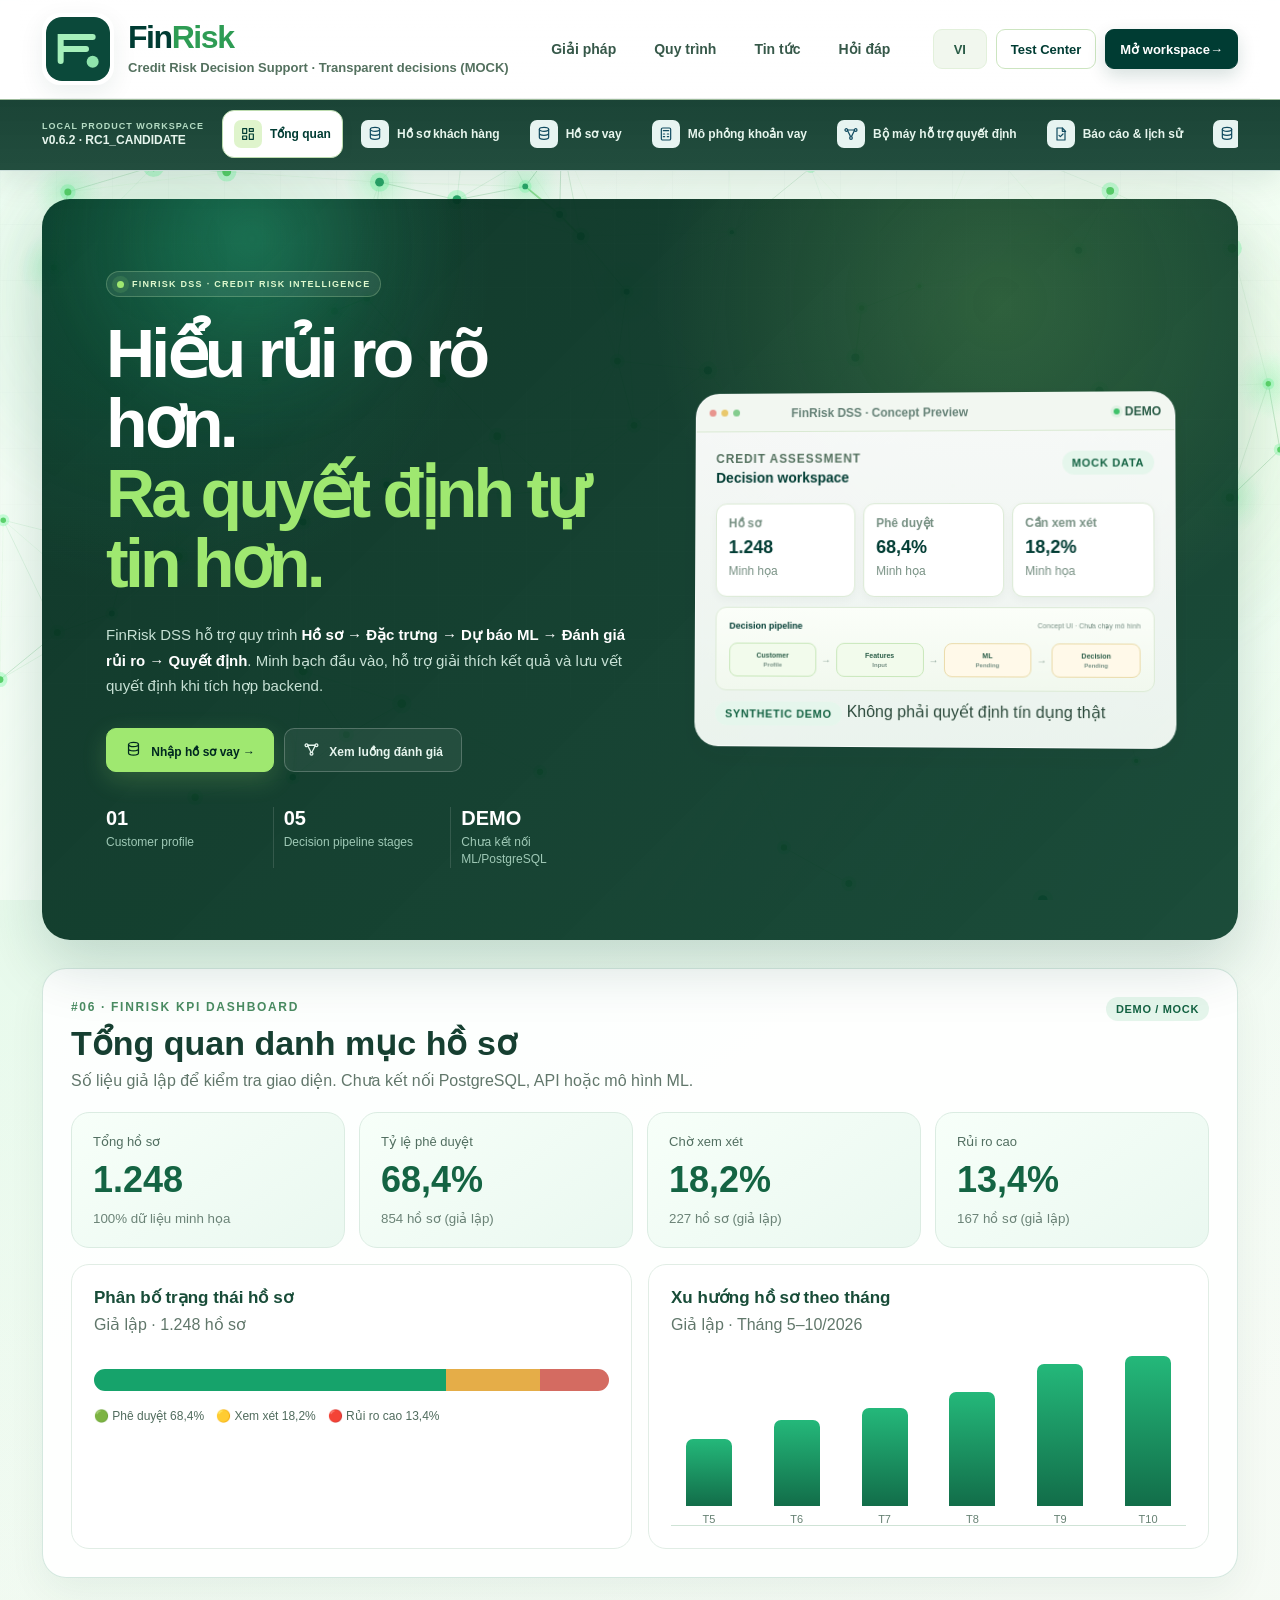
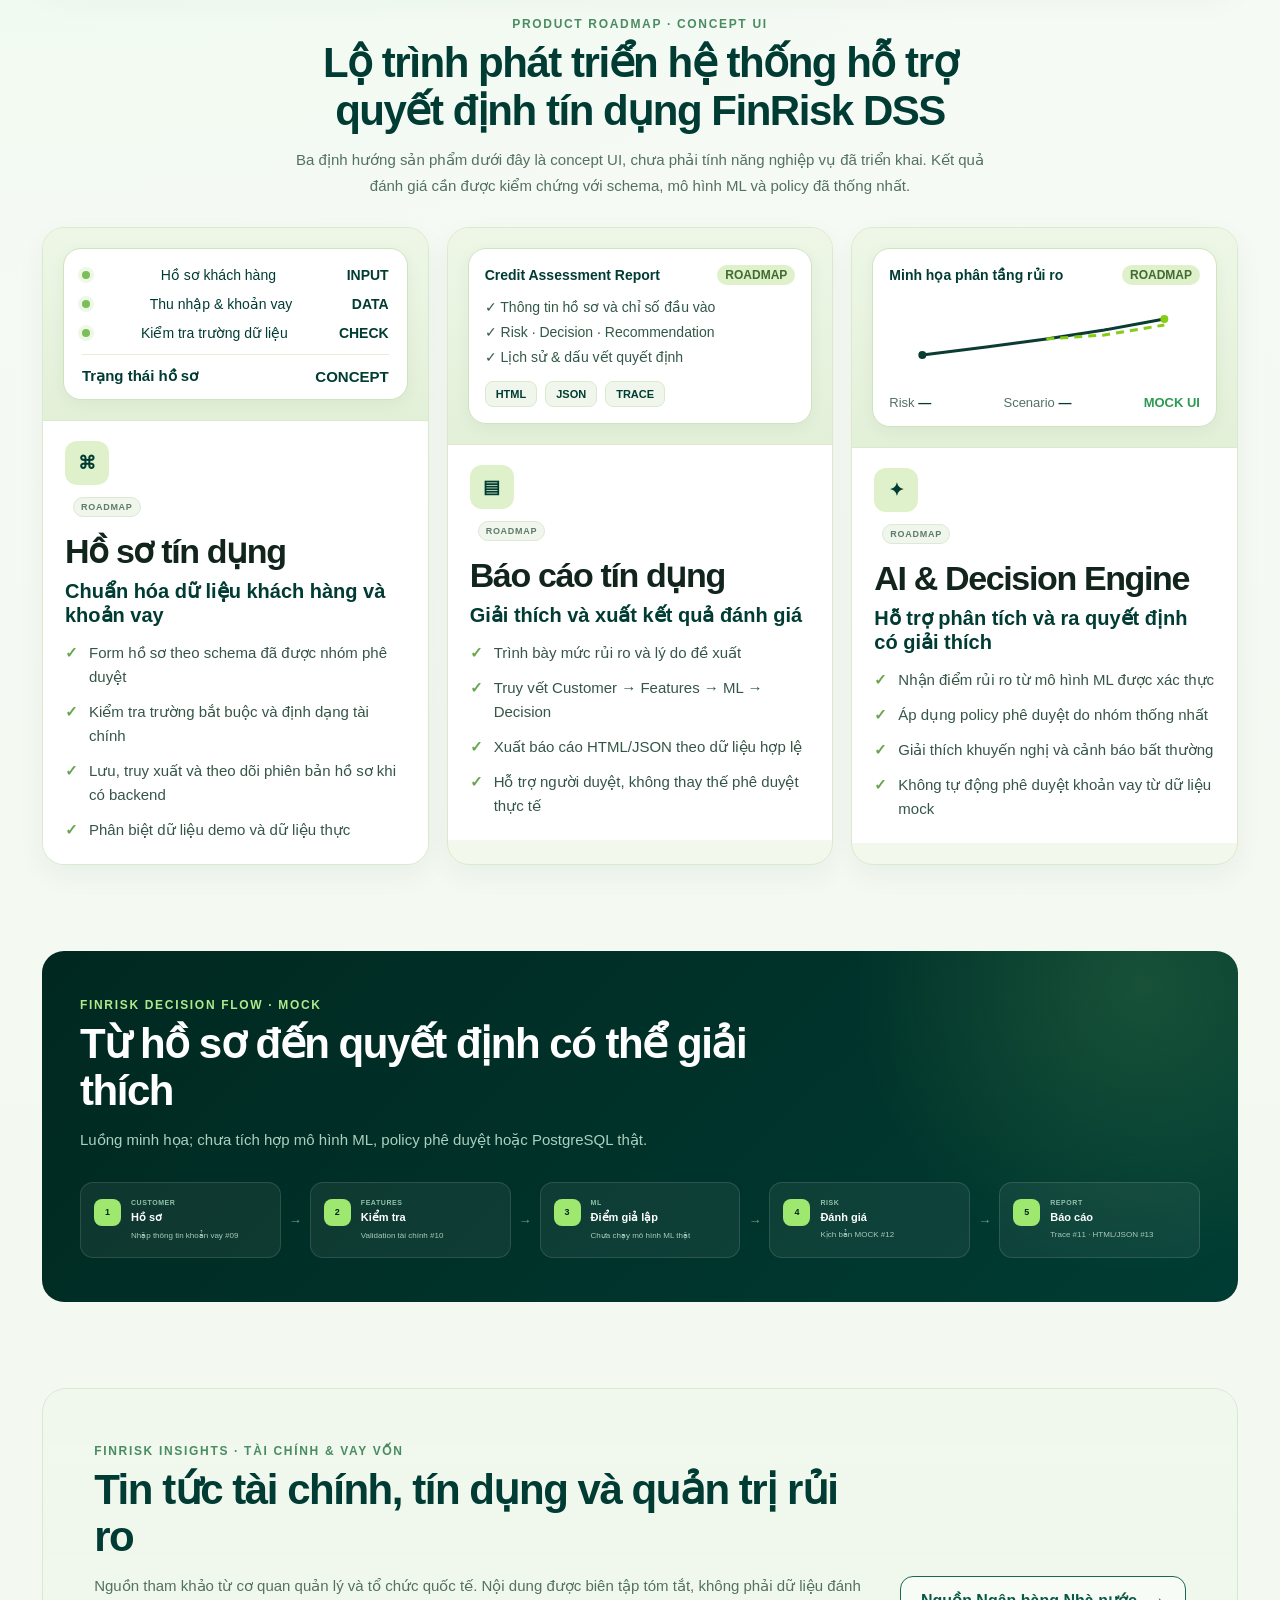
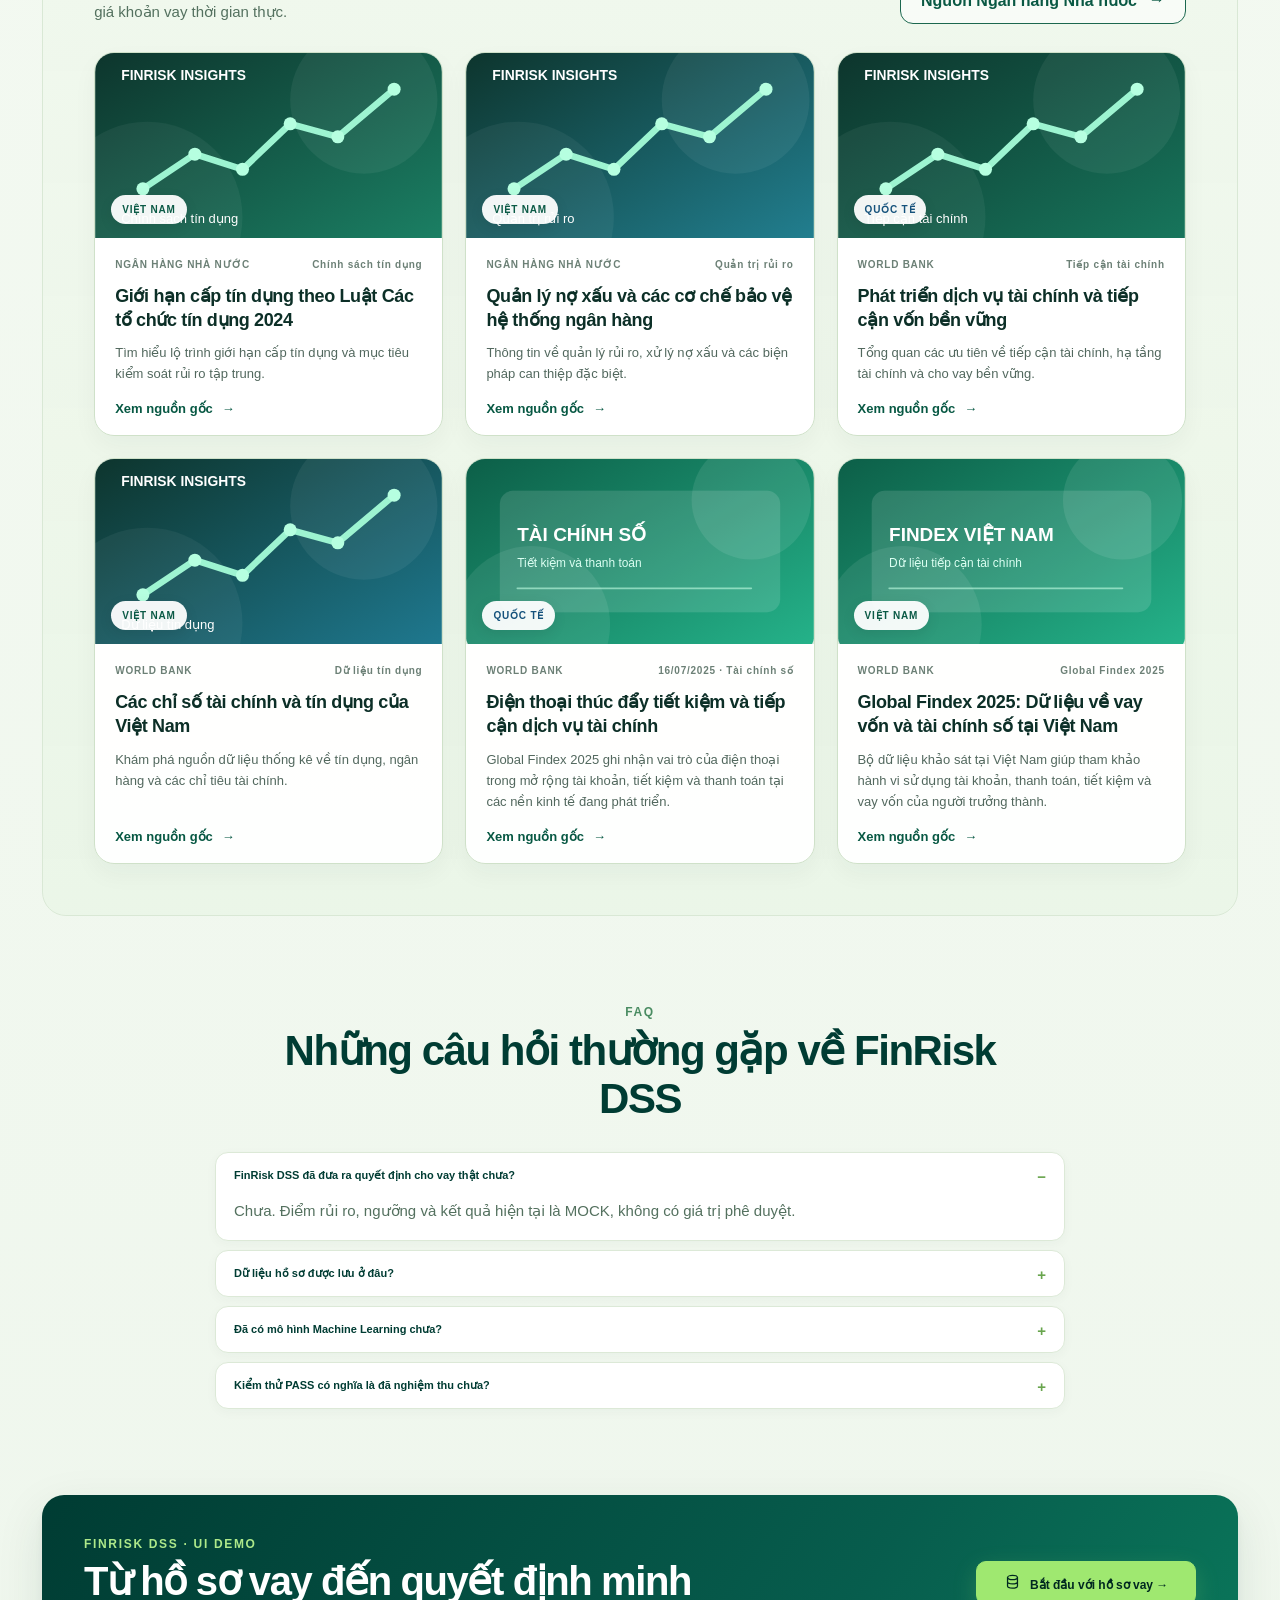
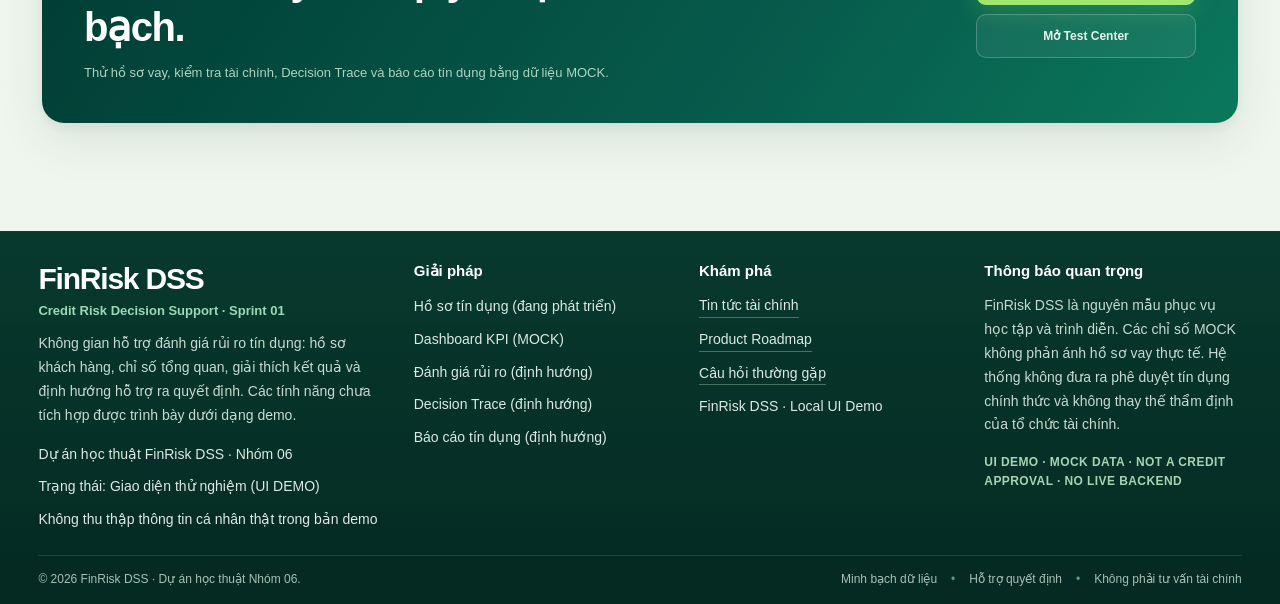
==== FINRISK-DSS--main--final/app/index.html @ f8be1166 "Thiết kế Data Contract và PostgreSQL cho M08.2 - Bổ sung logical ERD và Data Dictionary PostgreSQL. " ====
<!doctype html>
<html lang="vi">
<head>
  <meta charset="utf-8" />
  <meta name="viewport" content="width=device-width, initial-scale=1" />
  <meta name="color-scheme" content="light" />
  <title>FinRisk DSS – Credit Risk Decision Support</title>
  <link rel="stylesheet" href="assets/styles.css" />
</head>
<body>
  <div class="ambient-graph" aria-hidden="true">
    <canvas id="ambient-graph-canvas"></canvas>
    <div class="ambient-graph-glow ambient-graph-glow-one"></div>
    <div class="ambient-graph-glow ambient-graph-glow-two"></div>
    <div class="ambient-graph-grid"></div>
  </div>

  <header class="app-header">
    <div class="marketing-header">
      <div class="brand">
        <img class="brand-logo" src="assets/finrisk-logo.svg" alt="FinRisk DSS logo" />
        <div class="brand-copy">
          <div class="brand-name">Fin<span>Risk</span></div>
          <small>Credit Risk Decision Support · Transparent decisions (MOCK)</small>
        </div>
      </div>

      <nav id="product-nav" class="product-nav" aria-label="Điều hướng giới thiệu sản phẩm">
        <button type="button" data-overview-target="cg-suite">Giải pháp</button>
        <button type="button" data-overview-target="cg-workflow">Quy trình</button>
        <button type="button" data-overview-target="cg-news">Tin tức</button>
        <button type="button" data-overview-target="cg-faq">Hỏi đáp</button>
      </nav>

      <div class="header-actions">
        <button id="product-menu-toggle" class="product-menu-toggle" type="button"
          aria-controls="product-nav" aria-expanded="false" aria-label="Mở menu giới thiệu"
          title="Menu giới thiệu">
          <svg viewBox="0 0 24 24" width="18" height="18" fill="none" stroke="currentColor" stroke-width="2" stroke-linecap="round" aria-hidden="true">
            <path d="M4 7h16M4 12h16M4 17h16" />
          </svg>
          <span>Menu</span>
        </button>
        <button id="language-toggle" class="language-chip language-toggle" type="button" aria-label="Ngôn ngữ hiện tại: Tiếng Việt. Chuyển sang English" title="Switch to English">VI</button>
        <a class="header-login" href="#acceptance">Test Center</a>
        <a class="header-cta" href="#data">Mở workspace <span aria-hidden="true">→</span></a>
      </div>
    </div>

    <div class="workspace-bar">
      <div class="workspace-bar-inner">
        <div class="workspace-context">
          <span class="workspace-eyebrow">LOCAL PRODUCT WORKSPACE</span>
          <span class="workspace-version">v0.6.2 · RC1_CANDIDATE</span>
        </div>
        <div class="nav-shell">
          <nav id="nav" class="nav" aria-label="Điều hướng FinRisk DSS"></nav>
        </div>
      </div>
    </div>
  </header>

  <main class="main">
    <header class="topbar">
      <div>
        <div class="page-kicker">FINRISK DSS · CREDIT RISK WORKSPACE</div>
        <h1 id="screen-title">Overview</h1>
        <p id="screen-subtitle"></p>
      </div>
      <div class="topbar-status">
        <span class="runtime-chip"><span class="runtime-dot"></span> localhost / local state</span>
      </div>
    </header>

    <section id="content" class="content"></section>
  </main>

  <div id="toast-region" class="toast-region" aria-live="polite" aria-atomic="false"></div>

  <footer class="app-footer" aria-label="Thông tin FinRisk DSS">
    <div class="footer-shell">
      <section class="footer-brand-block">
        <div class="footer-brand-title">FinRisk DSS</div>
        <div class="footer-brand-subtitle">Credit Risk Decision Support · Sprint 01</div>
        <p class="footer-brand-copy">Không gian hỗ trợ đánh giá rủi ro tín dụng: hồ sơ khách hàng, chỉ số tổng quan, giải thích kết quả và định hướng hỗ trợ ra quyết định. Các tính năng chưa tích hợp được trình bày dưới dạng demo.</p>
        <ul class="footer-contact-list">
          <li>Dự án học thuật FinRisk DSS · Nhóm 06</li>
          <li>Trạng thái: Giao diện thử nghiệm (UI DEMO)</li>
          <li>Không thu thập thông tin cá nhân thật trong bản demo</li>
        </ul>
      </section>

      <section class="footer-links-block">
        <h4>Giải pháp</h4>
        <ul>
          <li>Hồ sơ tín dụng (đang phát triển)</li>
          <li>Dashboard KPI (MOCK)</li>
          <li>Đánh giá rủi ro (định hướng)</li>
          <li>Decision Trace (định hướng)</li>
          <li>Báo cáo tín dụng (định hướng)</li>
        </ul>
      </section>

      <section class="footer-links-block">
        <h4>Khám phá</h4>
        <ul>
          <li><button type="button" data-overview-target="cg-news">Tin tức tài chính</button></li>
          <li><button type="button" data-overview-target="cg-suite">Product Roadmap</button></li>
          <li><button type="button" data-overview-target="cg-faq">Câu hỏi thường gặp</button></li>
          <li>FinRisk DSS · Local UI Demo</li>
        </ul>
      </section>

      <section class="footer-links-block footer-note-block">
        <h4>Thông báo quan trọng</h4>
        <p>FinRisk DSS là nguyên mẫu phục vụ học tập và trình diễn. Các chỉ số MOCK không phản ánh hồ sơ vay thực tế. Hệ thống không đưa ra phê duyệt tín dụng chính thức và không thay thế thẩm định của tổ chức tài chính.</p>
        <div class="footer-guardrail">UI DEMO · MOCK DATA · NOT A CREDIT APPROVAL · NO LIVE BACKEND</div>
      </section>
    </div>

    <div class="footer-bottom">
      <div>© 2026 FinRisk DSS · Dự án học thuật Nhóm 06.</div>
      <div class="footer-bottom-links">
        <span>Minh bạch dữ liệu</span>
        <span>Hỗ trợ quyết định</span>
        <span>Không phải tư vấn tài chính</span>
      </div>
    </div>
  </footer>

  <script src="src/demo-data.js"></script>
  <script src="src/validation-rules.js"></script>
  <script src="src/validation-engine.js"></script>
  <script src="src/graph-model.js"></script>
  <script src="src/graph-engine.js"></script>
  <script src="src/release-engine.js"></script>
  <script src="src/report-engine.js"></script>
  <script src="src/e2e-engine.js"></script>
  <script src="src/acceptance-catalog.js"></script>
  <script src="src/acceptance-engine.js"></script>
  <script src="src/persistence.js"></script>
  <script src="src/state.js"></script>
  <script src="src/ambient-graph.js"></script>
  <script src="src/finrisk-loan.js"></script>
  <script src="src/finrisk-simulation.js"></script>
  <script src="src/finrisk-decision-mock.js"></script>
  <script src="src/finrisk-decision-trace.js"></script>
  <script src="src/finrisk-decision-engine.js"></script>
  <script src="src/finrisk-credit-report.js"></script>
  <script src="src/finrisk-report-history.js"></script>
  <script src="src/finrisk-uat.js"></script>
  <script src="src/finrisk-integration-mock.js"></script>
  <script src="src/app.js"></script>
  <script src="src/i18n.js"></script>
</body>
</html>
---- FINRISK-DSS--main--final/app/assets/styles.css ----
:root {
  --bg: #f4f8f7;
  --surface: #ffffff;
  --text: #15232b;
  --muted: #667985;
  --line: #d9e6e3;
  --line-strong: #bfd6d1;
  --navy-950: #062a38;
  --navy-900: #0a3545;
  --navy-800: #114b60;
  --blue: #1676a3;
  --green-700: #147642;
  --green-600: #1d8d50;
  --green-500: #2aa85e;
  --green-soft: #eaf7ef;
  --teal: #0f7d76;
  --danger: #a43b42;
  --danger-bg: #fff0f1;
  --warning: #916000;
  --warning-bg: #fff7df;
  --success: #176c3d;
  --success-bg: #e9f7ee;
  --info: #245f78;
  --info-bg: #eaf5fa;
  --input-bg: #fbfdfd;
  --shadow-sm: 0 5px 18px rgba(8, 47, 57, .06);
  --shadow-md: 0 14px 35px rgba(8, 47, 57, .10);
  --shadow-lg: 0 24px 60px rgba(8, 47, 57, .14);
  --radius: 14px;
}

* { box-sizing: border-box; }
html { scroll-behavior: smooth; }

body {
  margin: 0;
  min-width: 320px;
  font-family: Inter, "Segoe UI", Arial, sans-serif;
  color: var(--text);
  background:
    radial-gradient(circle at 8% 7%, rgba(42, 168, 94, .07), transparent 24rem),
    radial-gradient(circle at 92% 8%, rgba(22, 118, 163, .08), transparent 28rem),
    var(--bg);
}

button, input, select, textarea { font: inherit; }

.ribbon {
  position: sticky;
  top: 0;
  z-index: 60;
  color: #eaf9f2;
  background: linear-gradient(90deg, #0b3e46 0%, #0d5c4d 48%, #0a3b4c 100%);
  border-bottom: 1px solid rgba(255,255,255,.13);
  box-shadow: 0 3px 12px rgba(5, 34, 42, .16);
}

.ribbon-inner {
  min-height: 34px;
  padding: 7px 24px;
  display: flex;
  justify-content: center;
  align-items: center;
  gap: 9px;
  flex-wrap: wrap;
  font-size: 11px;
  font-weight: 700;
  letter-spacing: .045em;
}

.ribbon-dot,
.runtime-dot {
  width: 8px;
  height: 8px;
  border-radius: 50%;
  background: #62d988;
  box-shadow: 0 0 0 4px rgba(98,217,136,.13);
}

.ribbon-separator { color: rgba(255,255,255,.45); }

.app-header {
  position: sticky;
  top: 34px;
  z-index: 50;
  background: rgba(255,255,255,.94);
  backdrop-filter: blur(18px);
  border-bottom: 1px solid rgba(191,214,209,.8);
  box-shadow: 0 10px 32px rgba(7,52,62,.07);
}

.brand-row {
  max-width: 1540px;
  margin: 0 auto;
  padding: 16px clamp(18px, 3vw, 42px) 12px;
  display: flex;
  justify-content: space-between;
  align-items: center;
  gap: 24px;
}

.brand {
  display: flex;
  align-items: center;
  gap: 13px;
}

.brand-mark {
  width: 48px;
  height: 48px;
  flex: 0 0 48px;
  display: grid;
  place-items: center;
  border-radius: 15px;
  color: #fff;
  font-weight: 900;
  letter-spacing: -.04em;
  background: linear-gradient(145deg, var(--navy-900), var(--teal) 58%, var(--green-600));
  box-shadow: 0 10px 24px rgba(14,102,93,.22), inset 0 1px 0 rgba(255,255,255,.2);
}

.brand-name {
  font-size: 21px;
  line-height: 1;
  font-weight: 900;
  letter-spacing: -.035em;
  color: var(--navy-950);
}

.brand-name span { color: var(--green-600); }

.brand-copy small {
  display: block;
  margin-top: 6px;
  color: var(--muted);
  font-size: 11px;
  font-weight: 600;
}

.header-status {
  display: flex;
  align-items: center;
  justify-content: flex-end;
  gap: 9px;
  flex-wrap: wrap;
}

.status-block {
  padding: 7px 9px 7px 11px;
  display: flex;
  align-items: center;
  gap: 7px;
  border: 1px solid var(--line);
  border-radius: 999px;
  background: #fff;
  box-shadow: 0 3px 12px rgba(12,67,75,.04);
}

.status-label {
  color: var(--muted);
  font-size: 10px;
  font-weight: 800;
  text-transform: uppercase;
  letter-spacing: .06em;
}

.nav-shell {
  max-width: 1540px;
  margin: 0 auto;
  padding: 0 clamp(18px, 3vw, 42px) 12px;
}

.nav {
  display: flex;
  align-items: stretch;
  gap: 7px;
  overflow-x: auto;
  padding: 3px 1px 4px;
  scrollbar-width: thin;
  scrollbar-color: var(--line-strong) transparent;
}

.nav button {
  min-width: max-content;
  border: 1px solid transparent;
  background: transparent;
  color: #4c626e;
  display: flex;
  align-items: center;
  gap: 8px;
  padding: 9px 11px;
  border-radius: 11px;
  cursor: pointer;
  transition: color .18s ease, background .18s ease, border-color .18s ease, transform .18s ease, box-shadow .18s ease;
}

.nav button:hover {
  color: var(--navy-950);
  background: #f2f8f7;
  border-color: #d7e9e5;
  transform: translateY(-1px);
  box-shadow: 0 7px 16px rgba(11,71,74,.07);
}

.nav button.active {
  color: #fff;
  background: linear-gradient(125deg, var(--navy-900), #0c6471 55%, var(--green-700));
  border-color: transparent;
  box-shadow: 0 8px 20px rgba(9,78,80,.20);
}

.nav-key {
  min-width: 29px;
  height: 29px;
  padding: 0 6px;
  display: grid;
  place-items: center;
  border-radius: 8px;
  font-size: 9px;
  font-weight: 900;
  color: var(--navy-800);
  background: #e7f4f1;
  transition: background .18s ease, color .18s ease, transform .18s ease;
}

.nav button:hover .nav-key { transform: rotate(-3deg) scale(1.04); }
.nav button.active .nav-key { color: #fff; background: rgba(255,255,255,.16); }

.nav-copy { display: flex; flex-direction: column; align-items: flex-start; gap: 1px; }
.nav-label { font-size: 12px; font-weight: 800; line-height: 1.2; }
.nav-desc { color: #80919a; font-size: 9px; font-weight: 600; line-height: 1.1; }
.nav button.active .nav-desc { color: rgba(255,255,255,.68); }

.main { max-width: 1540px; margin: 0 auto; min-width: 0; }

.topbar {
  padding: 28px clamp(18px, 3vw, 42px) 18px;
  display: flex;
  justify-content: space-between;
  align-items: flex-end;
  gap: 20px;
}

.page-kicker {
  margin-bottom: 6px;
  color: var(--green-700);
  font-size: 10px;
  font-weight: 900;
  letter-spacing: .12em;
}

.topbar h1 {
  margin: 0;
  color: var(--navy-950);
  font-size: clamp(26px, 2.8vw, 38px);
  line-height: 1.08;
  letter-spacing: -.035em;
}

.topbar p {
  max-width: 820px;
  margin: 7px 0 0;
  color: var(--muted);
  font-size: 13px;
  line-height: 1.55;
}

.runtime-chip {
  display: inline-flex;
  align-items: center;
  gap: 9px;
  padding: 8px 11px;
  border: 1px solid #cfe2dd;
  border-radius: 999px;
  background: rgba(255,255,255,.85);
  color: #45626a;
  font-size: 11px;
  font-weight: 700;
  box-shadow: var(--shadow-sm);
}

.content { padding: 0 clamp(18px, 3vw, 42px) 56px; }

.overview-hero {
  position: relative;
  overflow: hidden;
  min-height: 255px;
  margin-bottom: 18px;
  padding: clamp(25px, 4vw, 44px);
  display: grid;
  grid-template-columns: minmax(0, 1.35fr) minmax(260px, .65fr);
  gap: 30px;
  align-items: center;
  color: #fff;
  border-radius: 24px;
  background:
    radial-gradient(circle at 80% 24%, rgba(82,222,130,.21), transparent 16rem),
    linear-gradient(128deg, #062b3b 0%, #0a5061 45%, #0d745e 100%);
  box-shadow: var(--shadow-lg);
}

.overview-hero::before,
.overview-hero::after {
  content: "";
  position: absolute;
  border: 1px solid rgba(255,255,255,.12);
  border-radius: 50%;
}

.overview-hero::before { width: 280px; height: 280px; right: -70px; top: -110px; }
.overview-hero::after { width: 180px; height: 180px; right: 80px; bottom: -110px; }

.hero-copy,
.hero-status-panel { position: relative; z-index: 1; }

.hero-eyebrow {
  color: #9de3b5;
  font-size: 10px;
  font-weight: 900;
  letter-spacing: .13em;
}

.hero-title {
  max-width: 760px;
  margin: 9px 0 10px;
  font-size: clamp(30px, 4vw, 50px);
  line-height: 1.02;
  letter-spacing: -.045em;
  font-weight: 900;
}

.hero-copy p {
  max-width: 720px;
  margin: 0;
  color: rgba(255,255,255,.78);
  font-size: 14px;
  line-height: 1.7;
}

.hero-tags { margin-top: 21px; display: flex; gap: 8px; flex-wrap: wrap; }

.hero-tag {
  padding: 7px 10px;
  border: 1px solid rgba(255,255,255,.18);
  border-radius: 999px;
  color: #e8fbef;
  background: rgba(255,255,255,.08);
  font-size: 10px;
  font-weight: 800;
}

.hero-status-panel {
  padding: 19px;
  border: 1px solid rgba(255,255,255,.15);
  border-radius: 18px;
  background: rgba(4,37,46,.34);
  backdrop-filter: blur(10px);
}

.hero-status-panel h3 {
  margin: 0 0 13px;
  color: #fff;
  font-size: 12px;
  text-transform: uppercase;
  letter-spacing: .08em;
}

.hero-state-row {
  display: flex;
  align-items: center;
  justify-content: space-between;
  gap: 15px;
  padding: 10px 0;
  border-top: 1px solid rgba(255,255,255,.10);
}

.hero-state-row:first-of-type { border-top: 0; padding-top: 0; }
.hero-state-row:last-child { padding-bottom: 0; }
.hero-state-row span:first-child { color: rgba(255,255,255,.66); font-size: 11px; }
.hero-state-row strong { font-size: 12px; text-align: right; }

.grid { display: grid; gap: 16px; }
.grid.cols-4 { grid-template-columns: repeat(4, minmax(0, 1fr)); }
.grid.cols-2 { grid-template-columns: repeat(2, minmax(0, 1fr)); }

.card {
  position: relative;
  background: rgba(255,255,255,.96);
  border: 1px solid var(--line);
  border-radius: var(--radius);
  padding: 18px;
  box-shadow: var(--shadow-sm);
  transition: transform .18s ease, border-color .18s ease, box-shadow .18s ease;
}

.card:hover { transform: translateY(-2px); border-color: #c1dad5; box-shadow: var(--shadow-md); }

.card h3 {
  color: #324752;
  font-size: 12px;
  margin: 0 0 10px;
  text-transform: uppercase;
  letter-spacing: .055em;
}

.metric { color: var(--navy-950); font-size: 23px; font-weight: 900; letter-spacing: -.025em; }

.metric-card::before {
  content: "";
  position: absolute;
  left: 0;
  top: 18px;
  bottom: 18px;
  width: 3px;
  border-radius: 0 4px 4px 0;
  background: linear-gradient(var(--green-500), var(--blue));
}

.muted { color: var(--muted); }
.small { font-size: 12px; }
.code { font-family: "SFMono-Regular", Consolas, "Courier New", monospace; font-size: 12px; }

.pill {
  display: inline-flex;
  align-items: center;
  width: fit-content;
  border-radius: 999px;
  padding: 5px 9px;
  font-size: 10px;
  font-weight: 900;
}

.pill.danger { color: var(--danger); background: var(--danger-bg); }
.pill.warning { color: var(--warning); background: var(--warning-bg); }
.pill.success { color: var(--success); background: var(--success-bg); }
.pill.info { color: var(--info); background: var(--info-bg); }

.notice {
  position: relative;
  padding: 14px 15px 14px 17px;
  border-radius: 12px;
  margin-bottom: 16px;
  border: 1px solid var(--line);
  background: #fff;
  box-shadow: var(--shadow-sm);
  line-height: 1.55;
  font-size: 12px;
}

.notice::before {
  content: "";
  position: absolute;
  left: 0;
  top: 13px;
  bottom: 13px;
  width: 3px;
  border-radius: 0 4px 4px 0;
}

.notice.danger { background: #fff8f8; border-color: #edd3d5; }
.notice.danger::before { background: var(--danger); }
.notice.info { background: #f7fbfd; border-color: #cfe5ef; }
.notice.info::before { background: var(--blue); }
.notice.warning { background: #fffaf0; border-color: #eee0b5; }
.notice.warning::before { background: #d69b20; }

.section-title {
  display: flex;
  align-items: center;
  justify-content: space-between;
  gap: 12px;
  margin: 27px 0 11px;
}

.section-title h2 { margin: 0; color: var(--navy-950); font-size: 17px; }

.section-title h2::after {
  content: "";
  display: block;
  width: 36px;
  height: 3px;
  margin-top: 7px;
  border-radius: 999px;
  background: linear-gradient(90deg, var(--green-500), var(--blue));
}

table {
  width: 100%;
  border-collapse: separate;
  border-spacing: 0;
  background: rgba(255,255,255,.98);
  border: 1px solid var(--line);
  border-radius: var(--radius);
  overflow: hidden;
  font-size: 12px;
  box-shadow: var(--shadow-sm);
}

th, td {
  padding: 11px 12px;
  border-bottom: 1px solid #e5eeec;
  text-align: left;
  vertical-align: top;
}

th {
  background: #eef6f4;
  color: #405761;
  font-size: 10px;
  font-weight: 900;
  text-transform: uppercase;
  letter-spacing: .055em;
}

tbody tr { transition: background .16s ease; }
tbody tr:hover { background: #f8fcfb; }
tr:last-child td { border-bottom: 0; }

.masked {
  min-height: 92px;
  border: 1px solid #d0dbdc;
  border-radius: 14px;
  display: grid;
  place-items: center;
  background: repeating-linear-gradient(135deg, #edf3f3, #edf3f3 10px, #e4ebeb 10px, #e4ebeb 20px);
  color: #536b73;
  font-weight: 900;
}

.form-grid { display: grid; grid-template-columns: repeat(2, minmax(0, 1fr)); gap: 15px; }
.field { display: flex; flex-direction: column; gap: 7px; }
.field.full { grid-column: 1 / -1; }
.field label { color: #40545e; font-size: 11px; font-weight: 900; }

.field input,
.field select,
.field textarea {
  width: 100%;
  border: 1px solid #cfdeda;
  border-radius: 11px;
  padding: 11px 12px;
  background: var(--input-bg);
  color: var(--text);
  transition: border-color .16s ease, box-shadow .16s ease, background .16s ease;
}

.field input:hover,
.field select:hover,
.field textarea:hover { border-color: #a8cbc3; background: #fff; }

.field input:focus,
.field select:focus,
.field textarea:focus {
  outline: none;
  border-color: #4ca48a;
  background: #fff;
  box-shadow: 0 0 0 4px rgba(34,150,102,.10);
}

.field input[readonly],
.field input:disabled,
.field select:disabled {
  background: #eef3f2;
  color: #697b82;
  cursor: not-allowed;
}

.field-help { color: var(--muted); font-size: 10px; line-height: 1.5; }

.actions { display: flex; align-items: center; gap: 9px; flex-wrap: wrap; margin-top: 18px; }

.btn {
  border: 1px solid #c8d8d5;
  background: #fff;
  color: #29434c;
  padding: 10px 14px;
  border-radius: 10px;
  cursor: pointer;
  font-size: 11px;
  font-weight: 900;
  box-shadow: 0 4px 12px rgba(11,68,74,.05);
  transition: transform .16s ease, box-shadow .16s ease, border-color .16s ease;
}

.btn:hover:not(:disabled) { transform: translateY(-1px); border-color: #9fc5bc; box-shadow: 0 9px 18px rgba(11,68,74,.10); }
.btn.primary { color: #fff; border-color: transparent; background: linear-gradient(125deg, var(--navy-800), var(--teal) 55%, var(--green-700)); }
.btn:disabled { opacity: .48; cursor: not-allowed; box-shadow: none; }
.btn.danger-outline { border-color: #e0b9bc; color: var(--danger); background: #fffafa; }
.btn.pass-action { border-color: #9bd0ae; color: var(--success); background: #f8fffa; }
.btn.fail-action { border-color: #dfb8bb; color: var(--danger); background: #fffafa; }

.guardrail-grid {
  display: flex;
  gap: 9px;
  align-items: center;
  flex-wrap: wrap;
  padding: 13px 14px;
  border: 1px solid var(--line);
  background: rgba(255,255,255,.98);
  border-radius: var(--radius);
  font-size: 11px;
  box-shadow: var(--shadow-sm);
}

.test-cases { display: flex; flex-direction: column; gap: 10px; }

.test-case {
  border: 1px solid var(--line);
  border-radius: 13px;
  background: var(--surface);
  overflow: hidden;
  box-shadow: var(--shadow-sm);
  transition: border-color .18s ease, box-shadow .18s ease;
}

.test-case:hover { border-color: #c6dcd7; box-shadow: var(--shadow-md); }

.test-case > summary {
  cursor: pointer;
  list-style: none;
  display: grid;
  grid-template-columns: 70px minmax(0, 1fr) 90px 120px;
  gap: 10px;
  align-items: center;
  padding: 13px 15px;
  background: linear-gradient(180deg, #fbfdfd, #f5f9f8);
}

.test-case > summary::-webkit-details-marker { display: none; }
.test-case[open] > summary { border-bottom: 1px solid var(--line); }
.test-work-item { color: var(--muted); font-size: 11px; }
.test-body { padding: 16px; }
.test-body > p { margin-top: 0; }

.test-grid { display: grid; grid-template-columns: repeat(2, minmax(0, 1fr)); gap: 10px; }
.test-grid section { border: 1px solid var(--line); border-radius: 11px; padding: 12px 13px; }
.test-grid h4 { margin: 0 0 8px; font-size: 12px; }
.test-grid p { margin: 0; font-size: 11px; line-height: 1.6; }
.pass-box { background: var(--success-bg); }
.fail-box { background: var(--danger-bg); }
.fix-box { background: var(--warning-bg); }

.guidance-list { margin: 0; padding-left: 20px; font-size: 11px; line-height: 1.6; }
.guidance-list li + li { margin-top: 5px; }
.guidance-list.sample { font-family: Consolas, "Courier New", monospace; }

.change-list { display: flex; flex-direction: column; gap: 8px; }

.change-item {
  padding: 11px 12px;
  border: 1px solid var(--line);
  border-radius: 11px;
  background: #fff;
  font-size: 11px;
  box-shadow: var(--shadow-sm);
}

.kv { display: grid; grid-template-columns: 180px minmax(0, 1fr); gap: 8px 13px; font-size: 12px; }
.kv > div:nth-child(odd) { color: var(--muted); font-weight: 700; }

.nodes { display: flex; flex-direction: column; gap: 8px; }

.node {
  display: grid;
  grid-template-columns: 190px 1fr 170px;
  gap: 8px;
  align-items: center;
  background: #fff;
  border: 1px solid var(--line);
  border-radius: 11px;
  padding: 10px 12px;
  box-shadow: var(--shadow-sm);
  transition: transform .16s ease, border-color .16s ease;
}

.node:hover { transform: translateX(2px); border-color: #b9d6cf; }

.flow-strip {
  display: flex;
  align-items: center;
  gap: 9px;
  flex-wrap: wrap;
  background: rgba(255,255,255,.98);
  border: 1px solid var(--line);
  border-radius: 14px;
  padding: 14px 15px;
  box-shadow: var(--shadow-sm);
}

.flow-strip span {
  background: linear-gradient(135deg, #eaf6f2, #ecf5fa);
  color: #27596a;
  border: 1px solid #d2e6e1;
  border-radius: 10px;
  padding: 8px 11px;
  font-size: 10px;
  font-weight: 900;
  transition: transform .16s ease, box-shadow .16s ease;
}

.flow-strip span:hover { transform: translateY(-2px); box-shadow: 0 7px 14px rgba(16,86,89,.08); }
.flow-strip b { color: #88a2a5; }

.app-footer {
  min-height: 54px;
  padding: 14px clamp(18px, 3vw, 42px);
  display: flex;
  justify-content: space-between;
  align-items: center;
  gap: 16px;
  flex-wrap: wrap;
  color: #c7d7db;
  background: var(--navy-950);
  border-top: 1px solid rgba(255,255,255,.08);
  font-size: 10px;
}

.app-footer strong { color: #fff; }
.footer-guardrail { color: #90baa9; font-weight: 800; letter-spacing: .035em; }

@media (max-width: 1180px) {
  .header-status .status-label { display: none; }
  .nav-desc { display: none; }
  .overview-hero { grid-template-columns: 1fr; }
  .hero-status-panel { max-width: 560px; }
}

@media (max-width: 900px) {
  .brand-row { align-items: flex-start; }
  .header-status { max-width: 390px; }
  .grid.cols-4 { grid-template-columns: repeat(2, minmax(0, 1fr)); }
}

@media (max-width: 720px) {
  .ribbon-inner { padding-left: 12px; padding-right: 12px; gap: 6px; }
  .ribbon-separator { display: none; }
  .app-header { top: 48px; }
  .brand-row { padding: 13px 15px 9px; }
  .brand-mark { width: 42px; height: 42px; flex-basis: 42px; border-radius: 13px; }
  .brand-name { font-size: 18px; }
  .brand-copy small { font-size: 9px; }
  .header-status { display: none; }
  .nav-shell { padding: 0 14px 9px; }
  .nav button { padding: 8px 9px; }
  .nav-key { min-width: 27px; height: 27px; }
  .nav-label { font-size: 11px; }
  .topbar { padding: 22px 16px 13px; align-items: flex-start; }
  .topbar-status { display: none; }
  .topbar h1 { font-size: 28px; }
  .content { padding: 0 16px 40px; }
  .overview-hero { padding: 25px 20px; border-radius: 18px; }
  .hero-title { font-size: 34px; }
  .grid.cols-4, .grid.cols-2, .form-grid { grid-template-columns: 1fr; }
  .field.full { grid-column: auto; }
  .node { grid-template-columns: 1fr; }
  .test-grid { grid-template-columns: 1fr; }
  .test-case > summary { grid-template-columns: 60px minmax(0, 1fr); }
  .kv { grid-template-columns: 1fr; }
  .kv > div:nth-child(odd) { margin-top: 6px; }
  .app-footer { align-items: flex-start; flex-direction: column; }
}

@media (prefers-reduced-motion: reduce) {
  *, *::before, *::after {
    scroll-behavior: auto !important;
    transition: none !important;
    animation: none !important;
  }
}

/* =========================================================
   UI REFRESH 02 — ECO/ENTERPRISE LANDING + PRODUCT WORKSPACE
   Design inspiration: high-level SaaS patterns only.
   CarbonGraph keeps its own data/evidence/steel identity.
   ========================================================= */

:root {
  --forest: #003c33;
  --forest-deep: #002820;
  --forest-mid: #2a5c47;
  --leaf: #9fe870;
  --leaf-deep: #7acc4e;
  --canvas: #f5f9f4;
  --canvas-pure: #ffffff;
  --mint: #edf8e6;
  --sage: #c5edab;
  --body-copy: #2c4a3c;
  --muted-green: #54715f; /* #01: darker legible text on white without changing the green identity */
  --workspace-ink: #e6f5ed;
  --workspace-muted: #b5dcc4;
  --hairline: #cce5c0;
  --hairline-soft: #e2f0db;
  --tech-blue: #0b6f91;
  --tech-blue-soft: #e9f6fb;
  --eco-shadow: 0 16px 48px rgba(0,60,51,.10), 0 6px 12px rgba(0,60,51,.05);
  --eco-shadow-sm: 0 4px 16px rgba(0,60,51,.07), 0 2px 4px rgba(0,60,51,.03);
  --marketing-max: 1240px;
}

body {
  color: var(--body-copy);
  background:
    radial-gradient(circle at 4% 2%, rgba(159,232,112,.14), transparent 30rem),
    radial-gradient(circle at 96% 10%, rgba(11,111,145,.08), transparent 34rem),
    var(--canvas);
}

/* Marketing header */
.marketing-header {
  max-width: var(--marketing-max);
  min-height: 78px;
  margin: 0 auto;
  padding: 13px 22px;
  display: grid;
  grid-template-columns: minmax(220px, auto) minmax(360px, 1fr) minmax(250px, auto);
  align-items: center;
  gap: 24px;
}

.marketing-header .brand-mark {
  width: 44px;
  height: 44px;
  flex-basis: 44px;
  border-radius: 12px;
  background: linear-gradient(145deg, var(--forest-deep), var(--forest) 58%, #0b7e61);
  box-shadow: 0 8px 22px rgba(0,60,51,.20);
}

.marketing-header .brand-name {
  color: var(--forest);
  font-size: 20px;
}

.marketing-header .brand-name span { color: #2e9c54; }
.marketing-header .brand-copy small { color: var(--muted-green); }

.product-nav {
  display: flex;
  justify-content: center;
  align-items: center;
  gap: 5px;
}

.product-nav button {
  border: 0;
  border-radius: 9px;
  padding: 9px 11px;
  color: #365849;
  background: transparent;
  font-size: 12px;
  font-weight: 750;
  cursor: pointer;
  transition: color .18s ease, background .18s ease, transform .18s ease;
}

.product-nav button:hover {
  color: var(--forest);
  background: var(--mint);
  transform: translateY(-1px);
}

.header-actions {
  display: flex;
  align-items: center;
  justify-content: flex-end;
  gap: 9px;
}

.language-chip,
.header-login,
.header-cta {
  min-height: 36px;
  display: inline-flex;
  align-items: center;
  justify-content: center;
  border-radius: 9px;
  padding: 0 11px;
  text-decoration: none;
  font-size: 11px;
  font-weight: 800;
}

.language-chip {
  min-width: 36px;
  color: var(--forest-mid);
  background: #f1f7ee;
  border: 1px solid var(--hairline-soft);
}

.header-login {
  color: var(--forest);
  border: 1px solid var(--hairline);
  background: #fff;
  transition: background .18s ease, border-color .18s ease, transform .18s ease;
}

.header-login:hover {
  background: var(--mint);
  border-color: #aed89a;
  transform: translateY(-1px);
}

.header-cta {
  color: #fff;
  background: var(--forest);
  border: 1px solid var(--forest);
  box-shadow: 0 7px 18px rgba(0,60,51,.16);
  transition: background .18s ease, transform .18s ease, box-shadow .18s ease;
}

.header-cta:hover {
  background: #075448;
  transform: translateY(-1px);
  box-shadow: 0 10px 24px rgba(0,60,51,.22);
}

/* Workspace navigation as secondary SaaS bar */
.workspace-bar {
  border-top: 1px solid rgba(204,229,192,.72);
  background: linear-gradient(180deg, rgba(247,251,245,.97), rgba(239,247,236,.95));
}

.workspace-bar-inner {
  max-width: var(--marketing-max);
  margin: 0 auto;
  padding: 9px 22px 10px;
  display: flex;
  gap: 18px;
  align-items: center;
}

.workspace-context {
  min-width: 158px;
  display: flex;
  flex-direction: column;
  gap: 2px;
}

.workspace-eyebrow {
  color: #47745d;
  font-size: 8px;
  line-height: 1.2;
  font-weight: 900;
  letter-spacing: .11em;
}

.workspace-version {
  color: var(--forest);
  font-size: 10px;
  font-weight: 800;
}

.workspace-bar .nav-shell {
  max-width: none;
  flex: 1;
  min-width: 0;
  margin: 0;
  padding: 0;
}

.workspace-bar .nav { padding: 0; gap: 4px; }
.workspace-bar .nav button { padding: 7px 8px; border-radius: 9px; }
.workspace-bar .nav-key { min-width: 25px; height: 25px; border-radius: 7px; }
.workspace-bar .nav-label { font-size: 10px; }
.workspace-bar .nav-desc { display: none; }

.workspace-bar .nav button.active {
  color: var(--forest);
  background: #fff;
  border-color: #bddcaf;
  box-shadow: 0 4px 12px rgba(0,60,51,.07);
}

.workspace-bar .nav button.active .nav-key {
  color: var(--forest);
  background: var(--sage-soft, #dff4cc);
}

/* Marketing overview intentionally removes duplicated workspace page title */
body.screen-overview .topbar { display: none; }
body.screen-overview .content { padding-top: 28px; }
body:not(.screen-overview) .content { padding-top: 0; }

.main { max-width: var(--marketing-max); }
.topbar { padding-left: 22px; padding-right: 22px; }
.content { padding-left: 22px; padding-right: 22px; }

/* Landing foundation */
.product-hero,
.proof-strip,
.landing-section,
.final-cta {
  scroll-margin-top: 190px;
}

.product-hero {
  position: relative;
  overflow: hidden;
  min-height: 520px;
  margin-bottom: 18px;
  padding: clamp(36px, 6vw, 72px) clamp(28px, 5vw, 64px);
  display: grid;
  grid-template-columns: minmax(0, 1fr) minmax(430px, .92fr);
  gap: clamp(34px, 5vw, 68px);
  align-items: center;
  border-radius: 28px;
  color: #fff;
  background:
    radial-gradient(circle at 78% 28%, rgba(159,232,112,.23), transparent 20rem),
    radial-gradient(circle at 7% 105%, rgba(17,126,122,.26), transparent 26rem),
    linear-gradient(128deg, var(--forest-deep) 0%, var(--forest) 52%, #075f51 100%);
  box-shadow: 0 24px 70px rgba(0,40,32,.20);
}

.product-hero::before {
  content: "";
  position: absolute;
  inset: 0;
  pointer-events: none;
  opacity: .25;
  background-image:
    linear-gradient(rgba(255,255,255,.045) 1px, transparent 1px),
    linear-gradient(90deg, rgba(255,255,255,.045) 1px, transparent 1px);
  background-size: 42px 42px;
  mask-image: linear-gradient(to right, transparent, #000 45%, #000);
}

.product-hero-copy,
.app-preview-shell { position: relative; z-index: 1; }

.hero-badge {
  width: fit-content;
  display: inline-flex;
  align-items: center;
  gap: 8px;
  margin-bottom: 21px;
  padding: 7px 10px;
  border: 1px solid rgba(201,244,178,.25);
  border-radius: 999px;
  color: #dff9ce;
  background: rgba(255,255,255,.08);
  font-size: 9px;
  font-weight: 900;
  letter-spacing: .10em;
}

.hero-badge-dot {
  width: 7px;
  height: 7px;
  border-radius: 50%;
  background: var(--leaf);
  box-shadow: 0 0 0 5px rgba(159,232,112,.12);
}

.product-hero h2 {
  max-width: 650px;
  margin: 0;
  color: #fff;
  font-size: clamp(42px, 5.4vw, 68px);
  line-height: 1.03;
  letter-spacing: -.055em;
  font-weight: 820;
}

.product-hero h2 span { color: var(--leaf); }

.product-hero-lead {
  max-width: 650px;
  margin: 24px 0 0;
  color: #c7e1d5;
  font-size: clamp(15px, 1.6vw, 18px);
  line-height: 1.7;
}

.product-hero-lead strong { color: #fff; }

.hero-actions {
  display: flex;
  gap: 10px;
  flex-wrap: wrap;
  margin-top: 29px;
}

.btn.hero-primary,
.btn.hero-secondary {
  min-height: 44px;
  padding: 0 18px;
  border-radius: 10px;
  font-size: 12px;
}

.btn.hero-primary {
  color: var(--forest-deep);
  background: var(--leaf);
  border-color: var(--leaf);
  box-shadow: 0 8px 25px rgba(159,232,112,.20);
}

.btn.hero-primary:hover:not(:disabled) {
  border-color: #b3ef8c;
  background: #b3ef8c;
  box-shadow: 0 12px 30px rgba(159,232,112,.28);
}

.btn.hero-secondary {
  color: #e6f5ee;
  background: rgba(255,255,255,.06);
  border-color: rgba(255,255,255,.22);
  box-shadow: none;
}

.btn.hero-secondary:hover:not(:disabled) {
  color: #fff;
  background: rgba(255,255,255,.11);
  border-color: rgba(255,255,255,.35);
}

.hero-proof-row {
  margin-top: 35px;
  display: grid;
  grid-template-columns: repeat(3, minmax(0, 1fr));
  gap: 10px;
}

.hero-proof-row > span {
  padding-right: 12px;
  border-right: 1px solid rgba(255,255,255,.13);
}
.hero-proof-row > span:last-child { border-right: 0; }
.hero-proof-row b { display: block; color: #fff; font-size: 20px; line-height: 1.1; }
.hero-proof-row small { display: block; margin-top: 5px; color: #9fc9b6; font-size: 9px; line-height: 1.45; }

/* App preview visual */
.app-preview-shell {
  overflow: hidden;
  border: 1px solid rgba(255,255,255,.20);
  border-radius: 18px;
  background: rgba(248,253,250,.97);
  color: var(--body-copy);
  box-shadow: 0 30px 70px rgba(0,23,20,.36);
  transform: perspective(1000px) rotateY(-2deg) rotateX(1deg);
  transition: transform .35s ease, box-shadow .35s ease;
}

.app-preview-shell:hover {
  transform: perspective(1000px) rotateY(0) rotateX(0) translateY(-3px);
  box-shadow: 0 36px 80px rgba(0,23,20,.42);
}

.preview-browser-bar {
  min-height: 38px;
  display: grid;
  grid-template-columns: 74px 1fr auto;
  align-items: center;
  gap: 9px;
  padding: 0 13px;
  color: #668277;
  background: #f2f7f1;
  border-bottom: 1px solid #d9e9d2;
  font-size: 8px;
  font-weight: 700;
}

.browser-dots { display: flex; gap: 5px; }
.browser-dots i { width: 7px; height: 7px; border-radius: 50%; background: #c3d4c2; }
.browser-dots i:nth-child(1) { background: #e8958e; }
.browser-dots i:nth-child(2) { background: #e9c86c; }
.browser-dots i:nth-child(3) { background: #84cc8e; }
.preview-live { display: inline-flex; gap: 5px; align-items: center; color: var(--forest-mid); }
.preview-live i { width: 6px; height: 6px; border-radius: 50%; background: #3fc26a; box-shadow: 0 0 0 3px rgba(63,194,106,.11); }

.preview-body { padding: 20px; }
.preview-title-row { display: flex; align-items: flex-start; justify-content: space-between; gap: 12px; }
.preview-title-row small { display: block; color: var(--muted-green); font-size: 8px; font-weight: 800; text-transform: uppercase; letter-spacing: .08em; }
.preview-title-row strong { display: block; margin-top: 4px; color: var(--forest); font-size: 14px; }

.preview-metrics {
  margin-top: 18px;
  display: grid;
  grid-template-columns: repeat(3, minmax(0, 1fr));
  gap: 8px;
}

.preview-metric {
  min-height: 94px;
  padding: 12px;
  border: 1px solid #dbead5;
  border-radius: 11px;
  background: #fff;
  box-shadow: 0 3px 10px rgba(0,60,51,.04);
}
.preview-metric span { display: block; color: #789184; font-size: 8px; font-weight: 800; }
.preview-metric strong { display: block; margin-top: 8px; color: var(--forest); font-size: 18px; line-height: 1; }
.preview-metric small { display: block; margin-top: 7px; color: #789184; font-size: 7px; line-height: 1.35; }

.preview-panel {
  margin-top: 10px;
  padding: 13px;
  border: 1px solid #dbead5;
  border-radius: 11px;
  background: linear-gradient(180deg, #fbfef9, #f1f8ee);
}
.preview-panel-head { display: flex; justify-content: space-between; gap: 8px; align-items: center; }
.preview-panel-head span { color: var(--forest); font-size: 9px; font-weight: 900; }
.preview-panel-head small { color: #779085; font-size: 7px; }

.preview-flow-mini {
  margin-top: 12px;
  display: flex;
  align-items: center;
  gap: 5px;
}
.preview-flow-mini b { color: #91a89d; font-size: 10px; }
.mini-node {
  flex: 1;
  min-width: 0;
  padding: 8px 6px;
  border: 1px solid #d8e7d2;
  border-radius: 8px;
  color: var(--forest-mid);
  background: #fff;
  text-align: center;
  font-size: 7px;
  font-weight: 900;
}
.mini-node span { display: block; margin-top: 3px; overflow: hidden; text-overflow: ellipsis; white-space: nowrap; color: #769084; font-size: 6px; font-weight: 700; }
.mini-node.ok { background: #f2fbec; border-color: #c8e7ba; }
.mini-node.warn { background: #fff9e9; border-color: #eadbaa; }
.mini-node.stop { color: #8a3840; background: #fff3f3; border-color: #ecc8cb; }

.preview-status-line { display: flex; flex-wrap: wrap; gap: 5px; margin-top: 11px; }
.preview-status-line .pill { font-size: 7px; padding: 4px 6px; }

/* Trust / proof strip */
.proof-strip {
  display: grid;
  grid-template-columns: repeat(4, minmax(0, 1fr));
  gap: 0;
  margin: 0 0 68px;
  border: 1px solid var(--hairline-soft);
  border-radius: 15px;
  background: #fff;
  box-shadow: var(--eco-shadow-sm);
}
.proof-strip > div {
  min-height: 82px;
  padding: 15px 17px;
  display: grid;
  grid-template-columns: 34px 1fr;
  grid-template-rows: auto auto;
  column-gap: 10px;
  align-content: center;
  border-right: 1px solid var(--hairline-soft);
}
.proof-strip > div:last-child { border-right: 0; }
.proof-icon {
  grid-row: 1 / 3;
  width: 30px;
  height: 30px;
  display: grid;
  place-items: center;
  align-self: center;
  border-radius: 9px;
  color: var(--forest);
  background: var(--mint);
  font-weight: 900;
}
.proof-strip strong { color: var(--forest); font-size: 11px; }
.proof-strip small { margin-top: 3px; color: var(--muted-green); font-size: 8px; line-height: 1.45; }

.landing-section { margin: 0 0 86px; }
.section-heading { max-width: 720px; margin-bottom: 29px; }
.section-heading.centered { margin-left: auto; margin-right: auto; text-align: center; }
.section-heading h2,
.section-copy h2,
.runtime-copy h2,
.final-cta h2 {
  margin: 7px 0 0;
  color: var(--forest);
  font-size: clamp(28px, 3.4vw, 42px);
  line-height: 1.14;
  letter-spacing: -.035em;
}
.section-heading p,
.section-copy p,
.runtime-copy p,
.final-cta p {
  margin: 12px 0 0;
  color: var(--muted-green);
  font-size: 13px;
  line-height: 1.7;
}
.section-eyebrow {
  color: #4a8c62;
  font-size: 9px;
  font-weight: 900;
  letter-spacing: .13em;
}
.section-eyebrow.light { color: #aee98a; }

/* Readiness assessment */
.quick-check-section {
  padding: 36px;
  display: grid;
  grid-template-columns: minmax(0, .78fr) minmax(450px, 1.22fr);
  gap: 45px;
  align-items: center;
  border: 1px solid #d9eacd;
  border-radius: 22px;
  background: linear-gradient(135deg, #f6fbf2, #ffffff 65%);
}
.section-copy.compact h2 { font-size: clamp(25px, 3vw, 36px); }
.readiness-card { overflow: hidden; border: 1px solid #d6e8cf; border-radius: 15px; background: #fff; box-shadow: var(--eco-shadow-sm); }
.readiness-row {
  min-height: 68px;
  padding: 11px 13px;
  display: grid;
  grid-template-columns: 34px 1fr auto;
  gap: 11px;
  align-items: center;
  border-bottom: 1px solid #e5efe1;
}
.readiness-symbol {
  width: 30px;
  height: 30px;
  display: grid;
  place-items: center;
  border-radius: 50%;
  font-size: 11px;
  font-weight: 900;
}
.readiness-row.ready .readiness-symbol { color: #176c3d; background: #e9f7ee; }
.readiness-row.missing .readiness-symbol { color: #94610c; background: #fff5d8; }
.readiness-row strong { display: block; color: var(--forest); font-size: 10px; }
.readiness-row small { display: block; margin-top: 4px; color: #769084; font-size: 8px; line-height: 1.4; }
.readiness-result { padding: 14px; display: flex; justify-content: space-between; gap: 12px; align-items: center; }
.readiness-result small { display: block; color: #769084; font-size: 8px; font-weight: 800; }
.readiness-result strong { display: block; margin-top: 3px; color: var(--forest); font-size: 10px; }
.readiness-result.blocked { background: #fffaf1; }
.readiness-result.ready { background: #f3fbed; }

/* Capability pillars */
.capability-grid {
  display: grid;
  grid-template-columns: repeat(5, minmax(0, 1fr));
  gap: 12px;
}
.capability-card {
  position: relative;
  overflow: hidden;
  min-height: 260px;
  padding: 20px 18px;
  display: flex;
  flex-direction: column;
  border: 1px solid #dde9d8;
  border-radius: 16px;
  cursor: pointer;
  transition: transform .22s ease, box-shadow .22s ease, border-color .22s ease;
}
.capability-card:hover { transform: translateY(-5px); box-shadow: var(--eco-shadow); border-color: #bbd9ad; }
.capability-number { color: rgba(0,60,51,.35); font-size: 9px; font-weight: 900; letter-spacing: .09em; }
.capability-icon {
  width: 43px;
  height: 43px;
  margin-top: 24px;
  display: grid;
  place-items: center;
  border-radius: 12px;
  color: var(--forest);
  background: rgba(255,255,255,.7);
  font-size: 17px;
  font-weight: 900;
}
.capability-card h3 { margin: 17px 0 0; color: var(--forest); font-size: 14px; line-height: 1.25; }
.capability-card p { margin: 9px 0 0; color: #547161; font-size: 10px; line-height: 1.6; }
.capability-link { margin-top: auto; padding-top: 17px; color: var(--forest); font-size: 9px; font-weight: 900; }
.tone-green { background: linear-gradient(145deg, #e7f8dd, #f7fcf4); }
.tone-blue { background: linear-gradient(145deg, #e8f5f8, #f9fcfd); }
.tone-mint { background: linear-gradient(145deg, #edf8e6, #f9fcf7); }
.tone-amber { background: linear-gradient(145deg, #fff5dd, #fffcf5); }
.tone-slate { background: linear-gradient(145deg, #edf3f1, #fafcfc); }

/* Roadmap */
.workflow-section {
  padding: 44px 38px;
  border-radius: 22px;
  color: #fff;
  background:
    radial-gradient(circle at 92% 10%, rgba(159,232,112,.15), transparent 18rem),
    linear-gradient(135deg, var(--forest-deep), var(--forest));
}
.workflow-section .section-heading h2 { color: #fff; }
.workflow-section .section-heading p { color: #acd0bf; }
.workflow-section .section-eyebrow { color: #aee98a; }
.roadmap-flow { display: flex; align-items: stretch; gap: 8px; }
.roadmap-step {
  flex: 1;
  min-width: 0;
  padding: 16px 13px;
  display: flex;
  gap: 10px;
  border: 1px solid rgba(255,255,255,.12);
  border-radius: 13px;
  background: rgba(255,255,255,.055);
  transition: background .2s ease, transform .2s ease;
}
.roadmap-step:hover { background: rgba(255,255,255,.10); transform: translateY(-2px); }
.roadmap-step > span {
  width: 27px; height: 27px; flex: 0 0 27px; display: grid; place-items: center; border-radius: 8px;
  color: var(--forest-deep); background: var(--leaf); font-size: 9px; font-weight: 900;
}
.roadmap-step small { display: block; color: #8fc2a9; font-size: 7px; font-weight: 900; letter-spacing: .08em; }
.roadmap-step strong { display: block; margin-top: 5px; color: #fff; font-size: 11px; }
.roadmap-step p { margin: 6px 0 0; color: #a7cabb; font-size: 8px; line-height: 1.45; }
.roadmap-arrow { display: grid; place-items: center; color: #6fa18b; font-size: 13px; }

/* Comparison matrix */
.comparison-table { overflow: hidden; border: 1px solid #dce9d7; border-radius: 16px; background: #fff; box-shadow: var(--eco-shadow-sm); }
.comparison-row { display: grid; grid-template-columns: .72fr 1.16fr 1.16fr; }
.comparison-row > div { padding: 15px 17px; border-right: 1px solid #e5eee2; border-bottom: 1px solid #e5eee2; font-size: 10px; line-height: 1.55; }
.comparison-row > div:last-child { border-right: 0; background: #f8fcf5; }
.comparison-row:last-child > div { border-bottom: 0; }
.comparison-head > div { color: #fff; background: var(--forest) !important; font-size: 9px; font-weight: 900; text-transform: uppercase; letter-spacing: .05em; }
.comparison-row b { color: var(--forest); }

/* Runtime operational block */
.runtime-section { padding: 40px; border: 1px solid #d8e9d0; border-radius: 22px; background: linear-gradient(135deg, #eef9e9, #ffffff 65%); }
.runtime-layout { display: grid; grid-template-columns: minmax(280px,.72fr) minmax(0,1.28fr); gap: 42px; align-items: center; }
.runtime-copy .btn { margin-top: 22px; }
.runtime-grid { display: grid; grid-template-columns: repeat(3,minmax(0,1fr)); gap: 10px; }
.runtime-item { min-height: 112px; padding: 15px; border: 1px solid #d9e8d4; border-radius: 13px; background: #fff; box-shadow: 0 4px 14px rgba(0,60,51,.04); }
.runtime-item span { display: block; color: #779181; font-size: 8px; font-weight: 900; text-transform: uppercase; letter-spacing: .06em; }
.runtime-item strong { display: block; margin-top: 11px; overflow-wrap: anywhere; color: var(--forest); font-size: 13px; line-height: 1.2; }
.runtime-item small { display: block; margin-top: 7px; color: #789083; font-size: 8px; line-height: 1.4; }

/* FAQ */
.faq-list { max-width: 850px; margin: 0 auto; display: flex; flex-direction: column; gap: 9px; }
.faq-list details { overflow: hidden; border: 1px solid #dce9d7; border-radius: 13px; background: #fff; box-shadow: 0 3px 12px rgba(0,60,51,.035); }
.faq-list summary { padding: 16px 18px; cursor: pointer; color: var(--forest); font-size: 11px; font-weight: 850; list-style: none; }
.faq-list summary::-webkit-details-marker { display: none; }
.faq-list summary::after { content: "+"; float: right; color: #69a54e; font-size: 15px; line-height: 1; }
.faq-list details[open] summary::after { content: "−"; }
.faq-list p { margin: 0; padding: 0 18px 17px; color: var(--muted-green); font-size: 10px; line-height: 1.65; }

/* Final CTA */
.final-cta {
  margin-bottom: 10px;
  padding: 39px 42px;
  display: flex;
  justify-content: space-between;
  align-items: center;
  gap: 30px;
  border-radius: 22px;
  color: #fff;
  background: linear-gradient(125deg, #003c33, #075d4d 65%, #0a785b);
  box-shadow: var(--eco-shadow);
}
.final-cta h2 { max-width: 700px; color: #fff; font-size: clamp(28px,3.4vw,40px); }
.final-cta p { max-width: 680px; color: #afd3c1; }
.final-cta-actions { display: flex; flex-direction: column; gap: 9px; min-width: 220px; }

/* Operational workspace cards also inherit refreshed design language */
body:not(.screen-overview) .card {
  border-color: #dbe8d7;
  border-radius: 15px;
  box-shadow: var(--eco-shadow-sm);
}
body:not(.screen-overview) .card:hover { border-color: #bfdbaa; }
body:not(.screen-overview) table { border-color: #dbe8d7; }
body:not(.screen-overview) th { color: #3c5c4c; background: #eef7e9; }
body:not(.screen-overview) .btn.primary { background: var(--forest); }
body:not(.screen-overview) .field input:focus,
body:not(.screen-overview) .field select:focus,
body:not(.screen-overview) .field textarea:focus {
  border-color: #78b85e;
  box-shadow: 0 0 0 4px rgba(159,232,112,.20);
}

/* Responsive */
@media (max-width: 1120px) {
  .marketing-header { grid-template-columns: auto 1fr; }
  .product-nav { display: none; }
  .header-actions { justify-self: end; }
  .workspace-context { display: none; }
  .product-hero { grid-template-columns: 1fr; }
  .app-preview-shell { width: min(760px,100%); transform: none; }
  .capability-grid { grid-template-columns: repeat(3,minmax(0,1fr)); }
  .roadmap-flow { display: grid; grid-template-columns: repeat(5,minmax(0,1fr)); }
  .roadmap-arrow { display: none; }
  .quick-check-section { grid-template-columns: 1fr; }
}

@media (max-width: 820px) {
  .app-header { top: 48px; }
  .marketing-header { min-height: 66px; padding: 10px 14px; gap: 10px; }
  .marketing-header .brand-copy small { display: none; }
  .header-login, .language-chip { display: none; }
  .header-cta { min-height: 34px; padding: 0 10px; }
  .workspace-bar-inner { padding: 7px 13px 8px; }
  .product-hero { min-height: auto; padding: 34px 24px; border-radius: 20px; }
  .product-hero h2 { font-size: clamp(38px,10vw,55px); }
  .hero-proof-row { grid-template-columns: 1fr; gap: 9px; }
  .hero-proof-row > span { border-right: 0; border-bottom: 1px solid rgba(255,255,255,.11); padding-bottom: 8px; }
  .hero-proof-row > span:last-child { border-bottom: 0; }
  .preview-metrics { grid-template-columns: 1fr; }
  .preview-flow-mini { overflow-x: auto; }
  .mini-node { min-width: 75px; }
  .proof-strip { grid-template-columns: repeat(2,minmax(0,1fr)); }
  .proof-strip > div:nth-child(2) { border-right: 0; }
  .proof-strip > div:nth-child(-n+2) { border-bottom: 1px solid var(--hairline-soft); }
  .capability-grid { grid-template-columns: repeat(2,minmax(0,1fr)); }
  .roadmap-flow { grid-template-columns: repeat(2,minmax(0,1fr)); }
  .comparison-row { grid-template-columns: .8fr 1fr 1fr; }
  .comparison-row > div { padding: 11px; font-size: 9px; }
  .runtime-layout { grid-template-columns: 1fr; }
  .runtime-grid { grid-template-columns: repeat(2,minmax(0,1fr)); }
  .final-cta { align-items: flex-start; flex-direction: column; }
  .final-cta-actions { width: 100%; }
}

@media (max-width: 560px) {
  .brand-mark { width: 38px !important; height: 38px !important; flex-basis: 38px !important; }
  .marketing-header .brand-name { font-size: 17px; }
  .header-cta { font-size: 9px; }
  body.screen-overview .content { padding-top: 15px; }
  .product-hero { padding: 28px 18px; }
  .product-hero-lead { font-size: 14px; }
  .hero-actions { flex-direction: column; }
  .hero-actions .btn { width: 100%; }
  .proof-strip { grid-template-columns: 1fr; }
  .proof-strip > div { border-right: 0; border-bottom: 1px solid var(--hairline-soft) !important; }
  .proof-strip > div:last-child { border-bottom: 0 !important; }
  .quick-check-section, .workflow-section, .runtime-section { padding: 25px 18px; }
  .readiness-row { grid-template-columns: 32px 1fr; }
  .readiness-row > .pill { grid-column: 2; }
  .readiness-result { align-items: flex-start; flex-direction: column; }
  .capability-grid, .roadmap-flow, .runtime-grid { grid-template-columns: 1fr; }
  .capability-card { min-height: 220px; }
  .comparison-table { overflow-x: auto; }
  .comparison-row { min-width: 650px; }
  .final-cta { padding: 28px 20px; }
}

/* === UI Refresh 03 overrides === */
:root {
  --font-display-eco: "Plus Jakarta Sans", Inter, "Segoe UI", Arial, sans-serif;
  --font-body-eco: Inter, "Segoe UI", Arial, sans-serif;
}

body {
  font-family: var(--font-body-eco);
}

h1, h2, h3, h4, .brand-name, .nav-label, .product-nav button, .header-cta, .header-login, .page-kicker {
  font-family: var(--font-display-eco);
}

.app-header {
  top: 0;
}

.brand {
  gap: 14px;
}

.brand-logo {
  width: 72px;
  height: 72px;
  object-fit: contain;
  border-radius: 18px;
  background: #fff;
  box-shadow: 0 8px 24px rgba(0,60,51,.08);
  padding: 4px;
  flex: 0 0 72px;
}

.marketing-header {
  min-height: 88px;
  grid-template-columns: minmax(320px, auto) minmax(340px, 1fr) minmax(240px, auto);
}

.marketing-header .brand-name {
  font-size: 32px;
  font-weight: 800;
  letter-spacing: -0.045em;
}

.marketing-header .brand-copy small {
  display: block;
  margin-top: 6px;
  font-size: 13px;
  line-height: 1.45;
}

.product-nav { gap: 10px; }
.product-nav button {
  font-size: 14px;
  font-weight: 700;
  padding: 12px 14px;
}

.language-chip,
.header-login,
.header-cta {
  min-height: 40px;
  padding: 0 14px;
  font-size: 13px;
}

.workspace-bar-inner {
  padding-top: 10px;
  padding-bottom: 12px;
}

.workspace-eyebrow { font-size: 9px; }
.workspace-version { font-size: 12px; }

.nav {
  overflow-x: auto;
  scrollbar-width: none;
  -ms-overflow-style: none;
}
.nav::-webkit-scrollbar { display: none; }

.workspace-bar .nav { gap: 6px; }
.workspace-bar .nav button {
  padding: 9px 11px;
  border-radius: 12px;
}
.workspace-bar .nav-key {
  min-width: 28px;
  height: 28px;
  font-size: 10px;
}
.workspace-bar .nav-label {
  font-size: 12px;
  font-weight: 700;
}

.section-eyebrow, .page-kicker {
  font-size: 12px;
  letter-spacing: .11em;
}

.section-heading p,
.section-copy p,
.product-hero-lead,
.comparison-row,
.runtime-item small,
.faq-list p,
.card p,
.topbar p {
  font-size: 15px;
  line-height: 1.7;
}

.preview-title-row small,
.preview-browser-bar,
.preview-metric span,
.preview-metric small,
.hero-proof-row small,
.runtime-chip,
.footer-guardrail,
.app-footer,
.notice,
.field-help,
.small {
  font-size: 12px;
}

.product-hero h2 {
  max-width: 760px;
}

.app-preview-shell {
  border-radius: 24px;
}

.suite-grid {
  display: grid;
  grid-template-columns: repeat(3, minmax(0, 1fr));
  gap: 18px;
}

.suite-card {
  overflow: hidden;
  border: 1px solid #dbeacc;
  border-radius: 22px;
  background: #f2f8eb;
  box-shadow: 0 10px 32px rgba(0,60,51,.07);
  transition: transform .18s ease, box-shadow .18s ease;
}

.suite-card:hover {
  transform: translateY(-3px);
  box-shadow: 0 16px 40px rgba(0,60,51,.11);
}

.suite-preview {
  min-height: 160px;
  padding: 20px;
  background: linear-gradient(180deg, #eef7e7, #e3f0d8);
  border-bottom: 1px solid #dbeacc;
}

.suite-mini-list,
.suite-report-card,
.suite-line-chart {
  height: 100%;
  border: 1px solid #cfe3bd;
  border-radius: 18px;
  background: #ffffff;
  box-shadow: 0 4px 16px rgba(0,60,51,.05);
}

.suite-mini-list {
  padding: 18px 18px 14px;
  display: flex;
  flex-direction: column;
  gap: 13px;
  color: var(--forest);
}
.suite-mini-list span,
.suite-mini-list strong {
  display: flex;
  justify-content: space-between;
  align-items: center;
  gap: 12px;
  font-size: 14px;
}
.suite-mini-list i {
  width: 8px;
  height: 8px;
  border-radius: 50%;
  background: #7bbf56;
  box-shadow: 0 0 0 4px #edf8e6;
}
.suite-mini-list strong {
  margin-top: auto;
  padding-top: 12px;
  border-top: 1px solid #e3efdc;
  font-size: 15px;
}

.suite-report-card {
  padding: 16px;
  color: var(--forest);
}
.suite-report-head,
.suite-chart-head {
  display: flex;
  justify-content: space-between;
  align-items: center;
  gap: 8px;
  font-size: 14px;
  font-weight: 700;
}
.suite-report-head em,
.suite-chart-head em {
  font-style: normal;
  font-size: 12px;
  padding: 3px 8px;
  border-radius: 999px;
  background: #dff1ca;
  color: #406b33;
}
.suite-report-checks {
  margin-top: 14px;
  display: flex;
  flex-direction: column;
  gap: 9px;
  font-size: 14px;
  color: #315846;
}
.suite-file-chips {
  margin-top: 16px;
  display: flex;
  gap: 8px;
  flex-wrap: wrap;
}
.suite-file-chips b {
  font-size: 11px;
  padding: 6px 10px;
  border-radius: 8px;
  background: #f0f6eb;
  border: 1px solid #dbeacc;
}

.suite-line-chart {
  padding: 16px;
  color: var(--forest);
}
.suite-line-chart svg {
  display: block;
  width: 100%;
  height: 90px;
  margin-top: 10px;
}
.suite-chart-scale {
  display: flex;
  justify-content: space-between;
  align-items: center;
  gap: 8px;
  margin-top: 10px;
  font-size: 13px;
  color: #527264;
}
.suite-chart-scale b { color: var(--forest); }
.suite-trend {
  font-weight: 800;
  color: #2f9a52;
}

.suite-body {
  padding: 20px 22px 22px;
  background: #fff;
}
.suite-icon {
  width: 44px;
  height: 44px;
  display: grid;
  place-items: center;
  border-radius: 12px;
  background: #dff1ca;
  color: var(--forest);
  font-size: 18px;
  font-weight: 800;
}
.suite-body h3 {
  margin: 16px 0 8px;
  color: #12251d;
  font-size: 34px;
  line-height: 1.1;
  letter-spacing: -0.04em;
}
.suite-body h4 {
  margin: 0 0 14px;
  color: var(--forest);
  font-size: 20px;
  font-weight: 700;
}
.suite-body ul {
  margin: 0;
  padding: 0;
  list-style: none;
  display: flex;
  flex-direction: column;
  gap: 11px;
}
.suite-body li {
  position: relative;
  padding-left: 24px;
  color: #355647;
  font-size: 15px;
  line-height: 1.6;
}
.suite-body li::before {
  content: "✓";
  position: absolute;
  left: 0;
  top: 0;
  color: #69a54e;
  font-weight: 800;
}

#cg-capabilities .section-heading p {
  max-width: 860px;
  margin-left: auto;
  margin-right: auto;
}

.app-footer {
  min-height: 64px;
  padding-top: 16px;
  padding-bottom: 16px;
  font-size: 12px;
  background: #082e27;
}

.footer-guardrail {
  color: #9dcab3;
  font-weight: 700;
}

@media (max-width: 1180px) {
  .marketing-header {
    grid-template-columns: minmax(260px, auto) 1fr;
  }
  .header-actions {
    grid-column: 2;
  }
  .suite-grid {
    grid-template-columns: 1fr;
  }
}

@media (max-width: 860px) {
  .brand-logo {
    width: 56px;
    height: 56px;
    flex-basis: 56px;
  }
  .marketing-header .brand-name {
    font-size: 24px;
  }
  .marketing-header .brand-copy small {
    font-size: 12px;
  }
  .marketing-header {
    min-height: auto;
    padding-top: 14px;
    padding-bottom: 14px;
    grid-template-columns: 1fr;
  }
  .header-actions {
    grid-column: auto;
    justify-content: flex-start;
  }
  .workspace-bar-inner {
    flex-direction: column;
    align-items: stretch;
  }
  .workspace-context {
    min-width: 0;
  }
  .product-hero,
  .app-preview-shell {
    transform: none;
  }
  .suite-body h3 {
    font-size: 28px;
  }
  .suite-body h4 {
    font-size: 18px;
  }
}

/* === UI Refresh 04 · Deep workspace screens === */
.workspace-screen {
  display: flex;
  flex-direction: column;
  gap: 22px;
}

.screen-summary-grid {
  display: grid;
  grid-template-columns: repeat(4, minmax(0, 1fr));
  gap: 14px;
}

.screen-summary-card {
  min-height: 116px;
  padding: 18px 20px;
  border: 1px solid #dce9d7;
  border-radius: 18px;
  background: #fff;
  box-shadow: 0 5px 18px rgba(0,60,51,.05);
  display: flex;
  flex-direction: column;
  justify-content: center;
  transition: transform .18s ease, box-shadow .18s ease, border-color .18s ease;
}
.screen-summary-card:hover { transform: translateY(-2px); box-shadow: 0 12px 28px rgba(0,60,51,.08); border-color: #c8e0bb; }
.screen-summary-card > span { color: #6b8879; font-size: 12px; font-weight: 700; }
.screen-summary-card > strong { margin-top: 6px; color: #0b352d; font-size: 27px; line-height: 1.1; letter-spacing: -.03em; }
.screen-summary-card > small { margin-top: 6px; color: #82988d; font-size: 12px; line-height: 1.4; }
.screen-summary-card.danger-accent { border-top: 3px solid #d45c65; }
.screen-summary-card.warning-accent { border-top: 3px solid #dfa82b; }
.screen-summary-card.success-accent { border-top: 3px solid #5eae58; }
.compact-code { font-size: 17px !important; line-height: 1.35 !important; word-break: break-all; }

.workspace-panel {
  border: 1px solid #dce9d7;
  border-radius: 22px;
  background: #fff;
  box-shadow: 0 8px 28px rgba(0,60,51,.055);
}

.panel-heading {
  padding: 22px 24px;
  display: flex;
  align-items: flex-start;
  justify-content: space-between;
  gap: 18px;
  border-bottom: 1px solid #edf3e9;
}
.panel-heading.compact-heading { padding-top: 18px; padding-bottom: 18px; }
.panel-heading h2 { margin: 4px 0 0; color: #0b352d; font-size: 23px; line-height: 1.25; letter-spacing: -.025em; }
.panel-heading p { max-width: 720px; margin: 7px 0 0; color: #6d8779; font-size: 13px; line-height: 1.6; }
.panel-eyebrow { color: #609058; font-size: 10px; font-weight: 900; letter-spacing: .11em; }
.panel-status { flex: 0 0 auto; padding: 7px 10px; border-radius: 999px; color: #3f684f; background: #eff7e9; border: 1px solid #d9e9cd; font-size: 10px; font-weight: 800; }

/* Input */
.input-workspace-layout {
  display: grid;
  grid-template-columns: minmax(0, 1.5fr) minmax(310px, .5fr);
  gap: 18px;
  align-items: start;
}
.input-builder { overflow: hidden; }
.input-stepper {
  margin: 0 24px;
  padding: 17px 0 4px;
  display: flex;
  align-items: center;
  gap: 8px;
  color: #82988d;
  font-size: 10px;
  font-weight: 800;
}
.input-stepper span { display: inline-flex; align-items: center; gap: 7px; white-space: nowrap; }
.input-stepper span b { width: 24px; height: 24px; display: grid; place-items: center; border-radius: 50%; background: #edf3e9; color: #6f897b; }
.input-stepper span.active { color: #315e48; }
.input-stepper span.active b { color: #fff; background: #2f7f51; }
.input-stepper i { flex: 1; height: 1px; background: #dae7d4; }
.form-section { padding: 22px 24px 24px; border-top: 1px solid #edf3e9; }
.form-section:first-of-type { border-top: 0; }
.form-section-head { margin-bottom: 17px; display: flex; align-items: flex-start; gap: 12px; }
.form-section-index { width: 34px; height: 34px; flex: 0 0 34px; display: grid; place-items: center; border-radius: 10px; background: #e6f4dc; color: #417642; font-size: 10px; font-weight: 900; }
.form-section-head h3 { margin: 0; color: #17392e; font-size: 17px; }
.form-section-head p { margin: 4px 0 0; color: #7a9184; font-size: 12px; line-height: 1.5; }
.locked-field { padding: 13px; border-radius: 12px; background: #f7faf5; border: 1px dashed #d5e5ce; }
.field-tag, .unit-chip { display: inline-flex; margin-left: 6px; padding: 2px 6px; border-radius: 999px; color: #5d7a69; background: #edf4e9; font-size: 9px; font-weight: 800; vertical-align: middle; }
.input-action-bar { padding: 17px 24px; border-top: 1px solid #e8f0e4; background: #f7faf5; display: flex; align-items: center; justify-content: space-between; gap: 16px; }
.input-action-bar > div:first-child { display: flex; flex-direction: column; gap: 3px; }
.input-action-bar strong { color: #17392e; font-size: 13px; }
.input-action-bar small { color: #819588; font-size: 11px; }
.compact-actions { margin: 0; }
.derived-sidebar { position: sticky; top: 185px; overflow: hidden; }
.derived-hero { margin: 18px; padding: 22px; border-radius: 16px; display: flex; flex-direction: column; gap: 7px; background: #f1f7ed; border: 1px solid #dbe9d4; }
.derived-hero.is-blocked { background: #fff7ec; border-color: #f1dfb8; }
.derived-hero > span:first-child { color: #6f897a; font-size: 11px; font-weight: 800; }
.derived-hero > strong { color: #0b352d; font-size: 30px; letter-spacing: -.035em; }
.derived-list { display: flex; flex-direction: column; }
.derived-list > div { padding: 13px 18px; display: flex; justify-content: space-between; gap: 16px; align-items: center; border-top: 1px solid #eef3eb; }
.derived-list span { color: #738b7e; font-size: 11px; }
.derived-list strong { max-width: 62%; color: #213d32; font-size: 11px; text-align: right; word-break: break-word; }
.evidence-separation-card { margin: 18px; padding: 16px; border-radius: 14px; background: #f6faf3; border: 1px solid #dfead9; }
.evidence-separation-card > div { margin-top: 12px; display: grid; grid-template-columns: 1fr auto auto; gap: 8px; align-items: center; }
.evidence-separation-card > div span { color: #71867a; font-size: 10px; }
.evidence-separation-card > div strong { font-size: 11px; }
.evidence-separation-card p { margin: 13px 0 0; color: #789084; font-size: 10px; line-height: 1.55; }
.change-timeline-panel { overflow: hidden; }
.timeline-list { padding: 18px 22px 22px; }
.timeline-list .change-item { position: relative; margin-left: 8px; padding: 0 0 18px 20px; border-left: 1px solid #dfeadc; }
.timeline-list .change-item::before { content: ""; position: absolute; left: -5px; top: 4px; width: 9px; height: 9px; border-radius: 50%; background: #72b55b; box-shadow: 0 0 0 4px #edf6e8; }

/* Evidence */
.evidence-overview-panel { padding-bottom: 18px; }
.readiness-meter { height: 10px; margin: 0 24px; overflow: hidden; border-radius: 999px; background: #edf2e9; }
.readiness-meter-bar { height: 100%; min-width: 0; border-radius: inherit; background: linear-gradient(90deg, #75b65b, #9bdc6e); transition: width .3s ease; }
.readiness-meter-labels { padding: 10px 24px 0; display: flex; justify-content: space-between; gap: 12px; color: #73887c; font-size: 11px; }
.readiness-meter-labels strong { color: #9a5936; }
.evidence-board { display: flex; flex-direction: column; gap: 12px; }
.evidence-work-card { padding: 18px 20px; display: grid; grid-template-columns: 46px minmax(0, 1fr) minmax(240px, .42fr); gap: 16px; align-items: center; border: 1px solid #dce9d7; border-radius: 18px; background: #fff; box-shadow: 0 5px 18px rgba(0,60,51,.04); }
.evidence-work-card.is-missing { border-left: 4px solid #d76970; }
.evidence-work-card.is-ready { border-left: 4px solid #65ad60; }
.evidence-work-index { width: 38px; height: 38px; display: grid; place-items: center; border-radius: 11px; background: #f0f6ec; color: #64806d; font-size: 11px; font-weight: 900; }
.evidence-work-title { display: flex; align-items: center; gap: 8px; flex-wrap: wrap; }
.evidence-work-main h3 { margin: 8px 0 0; color: #17392e; font-size: 16px; line-height: 1.35; }
.evidence-work-meta { margin-top: 12px; display: flex; gap: 15px; flex-wrap: wrap; color: #7a8e82; font-size: 10px; }
.evidence-work-meta span b { color: #567161; }
.evidence-demo-slot { min-height: 88px; padding: 14px; border-radius: 13px; background: #f7faf5; border: 1px dashed #d9e6d3; display: flex; flex-direction: column; justify-content: center; gap: 5px; }
.evidence-demo-slot span { color: #7d9085; font-size: 10px; font-weight: 700; }
.evidence-demo-slot strong { color: #24483a; font-size: 12px; }
.evidence-demo-slot small { color: #8a9c92; font-size: 9px; line-height: 1.45; }
.evidence-rule-note { margin: 0; }

/* Validation */
.validation-control-layout { display: grid; grid-template-columns: minmax(0, 1fr) 330px; gap: 18px; align-items: start; }
.validation-board-panel { overflow: hidden; }
.validation-toolbar { padding: 12px 20px; display: flex; align-items: center; gap: 7px; flex-wrap: wrap; border-bottom: 1px solid #eef3eb; background: #fbfdf9; }
.filter-chip { border: 1px solid #dbe8d6; border-radius: 999px; padding: 7px 10px; color: #667e70; background: #fff; font-size: 10px; font-weight: 800; cursor: pointer; }
.filter-chip:hover, .filter-chip.active { color: #fff; border-color: #336a4e; background: #336a4e; }
.validation-toolbar-count { margin-left: auto; color: #829489; font-size: 10px; font-weight: 700; }
.issue-list { padding: 16px; display: flex; flex-direction: column; gap: 10px; }
.issue-card { position: relative; overflow: hidden; display: grid; grid-template-columns: 5px 1fr; border: 1px solid #e0e9dc; border-radius: 14px; background: #fff; }
.issue-status-rail { background: #87a497; }
.issue-card.severity-blocker .issue-status-rail { background: #cb5961; }
.issue-card.severity-error .issue-status-rail { background: #d97706; }
.issue-card.severity-warning .issue-status-rail { background: #e0ad3f; }
.issue-card.severity-info .issue-status-rail { background: #4a92af; }
.issue-main { padding: 15px 16px; }
.issue-topline { display: flex; align-items: center; gap: 7px; flex-wrap: wrap; }
.issue-main h3 { margin: 10px 0 0; color: #1f3e32; font-size: 14px; line-height: 1.45; }
.issue-meta { margin-top: 11px; display: flex; gap: 15px; flex-wrap: wrap; color: #72887a; font-size: 10px; }
.issue-meta code { color: #315a45; }
.classification-panel { position: sticky; top: 185px; overflow: hidden; }
.classification-hero { margin: 18px; padding: 20px; border-radius: 16px; background: linear-gradient(135deg, #edf7e8, #f7fbf5); border: 1px solid #d7e8cf; display: flex; flex-direction: column; gap: 9px; align-items: flex-start; }
.classification-hero > strong { color: #0b352d; font-size: 31px; }
.compact-notice { margin: 16px 18px 18px; font-size: 10px; }
.empty-state { padding: 30px; text-align: center; color: #819388; }

/* Trace */
.graph-canvas-panel { overflow: hidden; }
.graph-canvas { padding: 24px; display: grid; grid-template-columns: minmax(0, 1fr) 34px minmax(0, 1fr) 34px minmax(0, 1.25fr) 34px minmax(0, 1fr); gap: 8px; align-items: stretch; background: linear-gradient(180deg, #fbfdf9, #f4f9f1); }
.graph-lane { min-width: 0; padding: 12px; border: 1px solid #dde8d7; border-radius: 16px; background: rgba(255,255,255,.78); }
.graph-lane-title { margin-bottom: 10px; color: #64806f; font-size: 9px; font-weight: 900; text-transform: uppercase; letter-spacing: .09em; }
.graph-lane-nodes { display: flex; flex-direction: column; gap: 8px; }
.graph-node-card { padding: 10px; border: 1px solid #dce8d7; border-radius: 11px; background: #fff; box-shadow: 0 3px 10px rgba(0,60,51,.035); }
.graph-node-card > span:first-child { display: block; color: #7a9083; font-size: 8px; font-weight: 900; letter-spacing: .07em; }
.graph-node-card > strong { display: block; margin: 4px 0 7px; color: #25493b; font-size: 10px; line-height: 1.35; word-break: break-word; }
.graph-node-card.type-result { border-color: #e8c7c9; background: #fff8f8; }
.graph-node-card.type-risk, .graph-node-card.type-validation_issue { border-color: #eedfc1; background: #fffaf0; }
.graph-node-card.type-evidence { background: #eef8fb; border-color: #d5e9ef; }
.graph-lane-arrow { display: grid; place-items: center; color: #82a08f; font-size: 22px; }
.trace-relations-panel { overflow: hidden; }
.trace-relations-panel details > summary { padding: 17px 20px; display: flex; justify-content: space-between; align-items: center; cursor: pointer; color: #24483a; font-size: 12px; font-weight: 800; list-style: none; }
.trace-relations-panel summary::-webkit-details-marker { display: none; }
.table-shell { overflow-x: auto; border-top: 1px solid #edf2ea; }
.relation-chip { display: inline-flex; padding: 5px 8px; border-radius: 999px; color: #316047; background: #edf5e8; font-size: 9px; font-weight: 800; }

/* Release */
.release-hero { min-height: 205px; padding: 30px 34px; display: flex; align-items: center; justify-content: space-between; gap: 30px; border-radius: 24px; color: #fff; background: linear-gradient(128deg, #2e372f, #4b332c); box-shadow: 0 16px 40px rgba(65,40,35,.16); }
.release-hero.ready { background: linear-gradient(128deg, #0c493b, #17724f); }
.release-hero h2 { max-width: 720px; margin: 7px 0 9px; font-size: clamp(28px,3vw,40px); line-height: 1.12; letter-spacing: -.04em; }
.release-hero p { max-width: 710px; margin: 0; color: rgba(255,255,255,.72); font-size: 13px; line-height: 1.6; }
.release-hero .panel-eyebrow { color: #d9c3b8; }
.release-state-stack { min-width: 210px; padding: 19px; border-radius: 17px; background: rgba(255,255,255,.08); border: 1px solid rgba(255,255,255,.14); }
.release-state-stack span { display: block; color: rgba(255,255,255,.62); font-size: 9px; font-weight: 800; text-transform: uppercase; letter-spacing: .08em; }
.release-state-stack strong { display: block; margin: 5px 0 13px; font-size: 20px; }
.release-layout { display: grid; grid-template-columns: minmax(0,1fr) 360px; gap: 18px; align-items: start; }
.gate-checklist-panel, .masked-result-panel { overflow: hidden; }
.gate-check-list { padding: 12px 18px 18px; display: flex; flex-direction: column; gap: 9px; }
.gate-check-row { min-height: 62px; padding: 12px 13px; display: grid; grid-template-columns: 36px minmax(0,1fr) auto; gap: 11px; align-items: center; border: 1px solid #e1e9dd; border-radius: 13px; background: #fff; }
.gate-check-icon { width: 32px; height: 32px; display: grid; place-items: center; border-radius: 50%; color: #fff; background: #899b91; font-weight: 900; }
.gate-check-row.pass .gate-check-icon { background: #58a65b; }
.gate-check-row.blocked .gate-check-icon { background: #c7565e; }
.gate-check-row.review .gate-check-icon { background: #d79b32; }
.gate-check-row strong { display: block; color: #244438; font-size: 12px; }
.gate-check-row small { display: block; margin-top: 3px; color: #819289; font-size: 10px; }
.masked-result-panel { padding-bottom: 18px; }
.masked-result-panel > .panel-eyebrow { display: block; padding: 22px 22px 0; }
.masked-result-visual { margin: 15px 18px 18px; min-height: 140px; padding: 22px; display: flex; flex-direction: column; justify-content: center; align-items: center; text-align: center; border-radius: 16px; color: #fff; background: linear-gradient(145deg, #3e2f31, #684046); }
.masked-result-visual span { font-size: 10px; font-weight: 800; text-transform: uppercase; letter-spacing: .09em; opacity: .72; }
.masked-result-visual strong { margin: 7px 0; font-size: 32px; letter-spacing: -.04em; }
.masked-result-visual small { color: rgba(255,255,255,.68); font-size: 10px; line-height: 1.45; }
.release-reasons-panel { overflow: hidden; }
.release-reason-grid { padding: 16px 20px 20px; display: grid; grid-template-columns: repeat(2,minmax(0,1fr)); gap: 10px; }
.release-reason-card { padding: 15px; border: 1px solid #ead9d2; border-radius: 13px; background: #fffaf7; }
.release-reason-card .code { color: #98584c; font-size: 9px; font-weight: 900; }
.release-reason-card p { margin: 7px 0 0; color: #6b5049; font-size: 11px; line-height: 1.55; }

/* Export */
.export-center-layout { display: grid; grid-template-columns: minmax(0,1.35fr) minmax(320px,.65fr); gap: 18px; align-items: start; }
.export-products-panel, .report-preview-panel { overflow: hidden; }
.export-product-grid { padding: 18px 20px; display: grid; grid-template-columns: repeat(2,minmax(0,1fr)); gap: 12px; }
.export-product-card { min-height: 245px; padding: 20px; display: flex; flex-direction: column; align-items: flex-start; border: 1px solid #dce9d7; border-radius: 16px; background: #fbfdf9; }
.export-product-card.json-product { background: #f5fafc; border-color: #d8e8ed; }
.export-file-icon { width: 54px; height: 54px; display: grid; place-items: center; border-radius: 14px; color: #285c3d; background: #e2f3d8; font-size: 10px; font-weight: 900; }
.json-product .export-file-icon { color: #32677b; background: #dff0f6; }
.export-product-card h3 { margin: 16px 0 7px; color: #17392e; font-size: 19px; }
.export-product-card p { flex: 1; margin: 0 0 18px; color: #748a7d; font-size: 11px; line-height: 1.6; }
.report-preview-list { display: flex; flex-direction: column; }
.report-preview-list > div { padding: 13px 18px; display: flex; justify-content: space-between; gap: 14px; align-items: center; border-top: 1px solid #eef3eb; }
.report-preview-list > div:first-child { border-top: 0; }
.report-preview-list span { color: #74897c; font-size: 10px; }
.report-preview-list strong { max-width: 68%; color: #24473a; font-size: 10px; text-align: right; }

/* E2E */
.e2e-hero { min-height: 190px; padding: 27px 32px; display: flex; justify-content: space-between; align-items: center; gap: 30px; border-radius: 22px; color: #fff; background: linear-gradient(128deg, #0c493b, #17654a); }
.e2e-hero.review { background: linear-gradient(128deg,#514722,#806830); }
.e2e-hero h2 { margin: 6px 0 8px; font-size: 31px; letter-spacing: -.035em; }
.e2e-hero p { margin: 0; color: rgba(255,255,255,.7); font-size: 12px; }
.e2e-hero .panel-eyebrow { color: #b8e5c2; }
.e2e-score { width: 150px; height: 150px; flex: 0 0 150px; display: grid; place-items: center; align-content: center; border-radius: 50%; border: 9px solid rgba(255,255,255,.13); background: rgba(255,255,255,.08); text-align: center; }
.e2e-score strong { font-size: 32px; }
.e2e-score span { max-width: 100px; color: rgba(255,255,255,.7); font-size: 9px; line-height: 1.4; }
.pipeline-panel { overflow: hidden; }
.pipeline-steps { padding: 22px; display: grid; grid-template-columns: 1fr auto 1fr auto 1fr auto 1fr auto 1fr; gap: 9px; align-items: center; }
.pipeline-step { min-height: 112px; padding: 15px; border: 1px solid #dce8d7; border-radius: 14px; background: #f9fcf7; display: flex; flex-direction: column; gap: 5px; }
.pipeline-step span { width: 27px; height: 27px; display: grid; place-items: center; border-radius: 9px; background: #e6f3dc; color: #527c4a; font-size: 9px; font-weight: 900; }
.pipeline-step strong { margin-top: 5px; color: #234638; font-size: 12px; }
.pipeline-step small { color: #7a8e82; font-size: 9px; }
.pipeline-step.blocked { border-color: #e9d0d2; background: #fff8f8; }
.pipeline-step.review { border-color: #eadfbd; background: #fffaf0; }
.pipeline-steps > i { color: #88a296; font-style: normal; }
.e2e-checks-panel { overflow: hidden; }
.e2e-check-grid { padding: 17px 20px 20px; display: grid; grid-template-columns: repeat(3,minmax(0,1fr)); gap: 10px; }
.e2e-check-card { padding: 15px; border: 1px solid #dce8d7; border-radius: 13px; background: #fff; }
.e2e-check-card.fail { border-color: #e7c9cb; background: #fff9f9; }
.e2e-check-card.review { border-color: #eadfc2; background: #fffaf2; }
.e2e-check-top { display: flex; justify-content: space-between; align-items: center; gap: 8px; }
.e2e-check-card h3 { margin: 10px 0 6px; color: #24473a; font-size: 13px; }
.e2e-check-card p { margin: 0; color: #7a8d82; font-size: 10px; line-height: 1.55; }

/* Test Center */
.test-center-hero { min-height: 200px; padding: 28px 32px; display: flex; justify-content: space-between; align-items: center; gap: 24px; border-radius: 22px; color: #fff; background: linear-gradient(128deg,#0c493b,#146a51); }
.test-center-hero h2 { margin: 6px 0 8px; font-size: 34px; letter-spacing: -.04em; }
.test-center-hero p { max-width: 650px; margin: 0; color: rgba(255,255,255,.72); font-size: 12px; line-height: 1.55; }
.test-center-hero .panel-eyebrow { color: #b8e5c2; }
.uat-progress-ring { width: 142px; height: 142px; flex: 0 0 142px; padding: 10px; border-radius: 50%; background: conic-gradient(#9fe870 var(--progress), rgba(255,255,255,.12) 0); }
.uat-progress-ring > div { width: 100%; height: 100%; display: grid; place-items: center; align-content: center; border-radius: 50%; background: #0e5140; }
.uat-progress-ring strong { font-size: 28px; }
.uat-progress-ring span { color: #a8d7bc; font-size: 9px; }
.test-center-layout { display: flex; flex-direction: column; gap: 18px; }
.reviewer-panel, .test-catalog-panel { overflow: hidden; }
.reviewer-form-row { padding: 18px 22px; display: grid; grid-template-columns: minmax(0,1fr) auto; gap: 14px; align-items: end; }
.compact-guardrail-grid { margin: 0 22px 20px; }
.modern-test-cases { padding: 14px 16px 18px; }
.modern-test-case { border: 1px solid #dfe9db; border-radius: 14px; background: #fff; overflow: hidden; }
.modern-test-case + .modern-test-case { margin-top: 9px; }
.modern-test-case > summary { min-height: 60px; padding: 12px 14px; display: grid; grid-template-columns: 36px 74px minmax(0,1fr) auto auto; gap: 10px; align-items: center; cursor: pointer; list-style: none; }
.modern-test-case summary::-webkit-details-marker { display: none; }
.test-order { width: 32px; height: 32px; display: grid; place-items: center; border-radius: 9px; color: #507360; background: #edf5e8; font-size: 9px; font-weight: 900; }
.modern-test-case > summary strong { color: #24473a; font-size: 12px; }
.modern-test-case .test-work-item { color: #7c8f84; font-size: 9px; }
.modern-test-case .test-body { border-top: 1px solid #edf2ea; background: #fbfdf9; }
.test-purpose { margin: 0 0 16px; padding: 13px 14px; border-radius: 10px; background: #f0f6ec; color: #566f61; font-size: 10px; }
.test-note-field { margin-top: 16px; }
.test-actions { margin-top: 12px; }
.uat-export-bar { padding: 16px 18px; display: flex; justify-content: space-between; align-items: center; gap: 15px; border: 1px solid #dce9d7; border-radius: 16px; background: #f7faf5; }
.uat-export-bar > div:first-child { display: flex; flex-direction: column; gap: 3px; }
.uat-export-bar strong { color: #24473a; font-size: 12px; }
.uat-export-bar small { color: #7d9085; font-size: 10px; }

@media (max-width: 1100px) {
  .screen-summary-grid { grid-template-columns: repeat(2,minmax(0,1fr)); }
  .input-workspace-layout,
  .validation-control-layout,
  .release-layout,
  .export-center-layout { grid-template-columns: 1fr; }
  .derived-sidebar,
  .classification-panel { position: static; }
  .graph-canvas { grid-template-columns: 1fr; }
  .graph-lane-arrow { transform: rotate(90deg); height: 24px; }
  .pipeline-steps { grid-template-columns: 1fr; }
  .pipeline-steps > i { transform: rotate(90deg); justify-self: center; }
  .e2e-check-grid { grid-template-columns: repeat(2,minmax(0,1fr)); }
}

@media (max-width: 720px) {
  .screen-summary-grid { grid-template-columns: 1fr; }
  .panel-heading,
  .input-action-bar,
  .release-hero,
  .e2e-hero,
  .test-center-hero,
  .uat-export-bar { flex-direction: column; align-items: stretch; }
  .input-stepper { overflow-x: auto; scrollbar-width: none; }
  .input-stepper::-webkit-scrollbar { display: none; }
  .evidence-work-card { grid-template-columns: 38px minmax(0,1fr); }
  .evidence-demo-slot { grid-column: 1 / -1; }
  .release-state-stack { min-width: 0; }
  .release-reason-grid,
  .export-product-grid,
  .e2e-check-grid { grid-template-columns: 1fr; }
  .reviewer-form-row { grid-template-columns: 1fr; }
  .modern-test-case > summary { grid-template-columns: 36px 66px minmax(0,1fr) auto; }
  .modern-test-case .test-work-item { display: none; }
  .uat-progress-ring, .e2e-score { align-self: center; }
}
.suite-roadmap-badge {
  display: inline-flex;
  margin: 12px 0 0 8px;
  padding: 4px 7px;
  border-radius: 999px;
  color: #5e7b69;
  background: #f0f6ec;
  border: 1px solid #dce9d7;
  font-size: 9px;
  font-weight: 900;
  letter-spacing: .08em;
  vertical-align: top;
}

/* === UI Refresh 05: animated graph background + motion polish === */
html {
  scroll-behavior: smooth;
}

body {
  position: relative;
  background:
    radial-gradient(circle at top left, rgba(191, 247, 209, 0.52), transparent 34%),
    linear-gradient(180deg, #f8fcf8 0%, #f3f9f1 55%, #eef6ec 100%);
  overflow-x: hidden;
}

.ambient-graph {
  position: fixed;
  inset: 0;
  z-index: 0;
  pointer-events: none;
  overflow: hidden;
}

#ambient-graph-canvas {
  position: absolute;
  inset: 0;
  width: 100%;
  height: 100%;
  opacity: 0.9;
}

.ambient-graph-glow {
  position: absolute;
  border-radius: 999px;
  filter: blur(12px);
  opacity: 0.5;
}

.ambient-graph-glow-one {
  width: 480px;
  height: 480px;
  top: 6%;
  left: -6%;
  background: radial-gradient(circle, rgba(16,185,129,0.18) 0%, rgba(16,185,129,0.03) 60%, transparent 72%);
}

.ambient-graph-glow-two {
  width: 520px;
  height: 520px;
  right: -7%;
  top: 18%;
  background: radial-gradient(circle, rgba(163,230,53,0.16) 0%, rgba(163,230,53,0.04) 55%, transparent 72%);
}

.ambient-graph-grid {
  position: absolute;
  inset: 0;
  background-image:
    linear-gradient(rgba(24, 79, 54, 0.06) 1px, transparent 1px),
    linear-gradient(90deg, rgba(24, 79, 54, 0.06) 1px, transparent 1px);
  background-size: 56px 56px;
  mask-image: linear-gradient(180deg, rgba(0,0,0,.55), rgba(0,0,0,.18) 46%, rgba(0,0,0,0));
  -webkit-mask-image: linear-gradient(180deg, rgba(0,0,0,.55), rgba(0,0,0,.18) 46%, rgba(0,0,0,0));
  opacity: .5;
}

.app-header,
.main,
.app-footer {
  position: relative;
  z-index: 1;
}

.marketing-header,
.workspace-bar,
.topbar,
.app-footer {
  backdrop-filter: blur(14px);
  -webkit-backdrop-filter: blur(14px);
}

.marketing-header {
  background: linear-gradient(180deg, rgba(255,255,255,0.84), rgba(255,255,255,0.72));
  border-bottom: 1px solid rgba(21, 71, 48, 0.08);
}

.workspace-bar {
  background: linear-gradient(180deg, rgba(7, 52, 37, 0.92), rgba(10, 58, 41, 0.9));
}

.topbar {
  background: linear-gradient(180deg, rgba(255,255,255,0.7), rgba(255,255,255,0.45));
  border: 1px solid rgba(21, 71, 48, 0.08);
  box-shadow: 0 8px 30px rgba(8, 46, 39, 0.06);
}

.product-hero {
  position: relative;
  overflow: hidden;
  background:
    radial-gradient(circle at 80% 14%, rgba(159, 232, 112, 0.18), transparent 30%),
    radial-gradient(circle at 10% 8%, rgba(16, 185, 129, 0.17), transparent 26%),
    linear-gradient(135deg, rgba(6, 47, 32, 0.96), rgba(9, 61, 42, 0.92));
  box-shadow: 0 24px 60px rgba(0, 60, 51, 0.18);
}

.product-hero::before,
.product-hero::after {
  content: "";
  position: absolute;
  inset: 0;
  pointer-events: none;
}

.product-hero::before {
  background-image:
    linear-gradient(rgba(255,255,255,0.05) 1px, transparent 1px),
    linear-gradient(90deg, rgba(255,255,255,0.05) 1px, transparent 1px);
  background-size: 44px 44px;
  mask-image: linear-gradient(180deg, rgba(0,0,0,.65), rgba(0,0,0,.2));
  -webkit-mask-image: linear-gradient(180deg, rgba(0,0,0,.65), rgba(0,0,0,.2));
}

.product-hero::after {
  width: 420px;
  height: 420px;
  top: -170px;
  right: -130px;
  background: radial-gradient(circle, rgba(52,211,153,.28) 0%, rgba(52,211,153,.06) 45%, transparent 70%);
  filter: blur(10px);
}

.hero-badge,
.section-eyebrow,
.page-kicker {
  letter-spacing: .14em;
}

.app-preview-shell,
.screen-panel,
.card,
.modern-test-case,
.export-product-card,
.evidence-work-card,
.release-reason-card,
.e2e-check-card,
.suite-card,
.topbar {
  box-shadow: 0 10px 28px rgba(8, 46, 39, 0.05);
}

.app-preview-shell {
  background: linear-gradient(180deg, rgba(255,255,255,0.96), rgba(243, 250, 244, 0.96));
}

.hero-proof-row span,
.runtime-chip,
.workspace-bar .nav button,
.product-nav button,
.header-login,
.header-cta,
.language-chip {
  transition: transform .18s ease, box-shadow .18s ease, background-color .18s ease, border-color .18s ease;
}

.workspace-bar .nav button:hover,
.product-nav button:hover,
.header-login:hover,
.header-cta:hover {
  transform: translateY(-1px);
}

.main {
  padding-bottom: 42px;
}

.landing-section,
.screen-panel,
.product-suite-section {
  position: relative;
}

.screen-panel,
.card,
.modern-test-case,
.export-product-card,
.release-reason-card,
.e2e-check-card,
.evidence-work-card {
  background: rgba(255,255,255,0.92);
}

.app-footer {
  background: linear-gradient(180deg, rgba(7,46,34,0.92), rgba(8, 40, 33, 0.96));
}

@media (prefers-reduced-motion: reduce) {
  #ambient-graph-canvas,
  .ambient-graph-glow,
  .ambient-graph-grid,
  .product-hero::after {
    animation: none !important;
    transition: none !important;
  }
}

@media (max-width: 860px) {
  .ambient-graph-grid {
    background-size: 40px 40px;
  }
  .ambient-graph-glow-one,
  .ambient-graph-glow-two {
    width: 300px;
    height: 300px;
  }
}

/* === UI Refresh 06: interaction polish, icons, toast, inspector === */
.ui-icon {
  display: inline-block;
  flex: 0 0 auto;
  vertical-align: -0.16em;
}

.btn .ui-icon,
.header-cta .ui-icon,
.header-login .ui-icon,
.language-chip .ui-icon {
  margin-right: 6px;
}

.nav-key .ui-icon {
  margin: 0;
}

.motion-toggle {
  cursor: pointer;
  border: 1px solid var(--hairline);
  color: var(--forest);
  background: rgba(255,255,255,.92);
}
.motion-toggle.is-paused {
  color: #6f8075;
  background: #f0f4ee;
}

.toast-region {
  position: fixed;
  right: 18px;
  bottom: 18px;
  z-index: 500;
  width: min(390px, calc(100vw - 36px));
  display: flex;
  flex-direction: column;
  gap: 10px;
  pointer-events: none;
}

.app-toast {
  min-height: 68px;
  padding: 13px 12px 13px 14px;
  display: grid;
  grid-template-columns: 34px minmax(0, 1fr) 28px;
  gap: 10px;
  align-items: center;
  border: 1px solid #dce9d7;
  border-radius: 15px;
  background: rgba(255,255,255,.97);
  box-shadow: 0 18px 42px rgba(0,60,51,.18);
  transform: translateY(16px) scale(.98);
  opacity: 0;
  transition: opacity .18s ease, transform .18s ease;
  pointer-events: auto;
  backdrop-filter: blur(16px);
}
.app-toast.show { opacity: 1; transform: translateY(0) scale(1); }
.app-toast.success { border-color: #bfe5c7; }
.app-toast.warning { border-color: #ead9a5; }
.app-toast.danger { border-color: #edc4c7; }
.app-toast.info { border-color: #c9e0e6; }
.toast-icon {
  width: 32px;
  height: 32px;
  display: grid;
  place-items: center;
  border-radius: 10px;
  color: #315f48;
  background: #e9f5e3;
}
.app-toast.warning .toast-icon { color: #8d6415; background: #fff5d9; }
.app-toast.danger .toast-icon { color: #a1424b; background: #fff0f1; }
.app-toast.info .toast-icon { color: #2b7188; background: #eaf5f8; }
.toast-copy { min-width: 0; display: flex; flex-direction: column; gap: 3px; }
.toast-copy strong { color: #183c2f; font-size: 12px; }
.toast-copy span { color: #71867a; font-size: 11px; line-height: 1.45; }
.toast-close {
  width: 28px;
  height: 28px;
  display: grid;
  place-items: center;
  padding: 0;
  border: 0;
  border-radius: 8px;
  color: #779083;
  background: transparent;
  cursor: pointer;
}
.toast-close:hover { background: #f0f5ed; color: #24483a; }

.button-spinner {
  width: 14px;
  height: 14px;
  display: inline-block;
  margin-right: 7px;
  border: 2px solid currentColor;
  border-right-color: transparent;
  border-radius: 50%;
  animation: cg-spin .7s linear infinite;
  vertical-align: -2px;
}
.btn.is-busy { cursor: wait; opacity: .78; }
@keyframes cg-spin { to { transform: rotate(360deg); } }

.enhanced-empty-state {
  min-height: 110px;
  padding: 20px;
  display: flex;
  align-items: center;
  justify-content: center;
  gap: 13px;
  border: 1px dashed #cddfca;
  border-radius: 14px;
  color: #61806f;
  background: #f9fcf7;
  text-align: left;
}
.enhanced-empty-state > span {
  width: 42px;
  height: 42px;
  display: grid;
  place-items: center;
  flex: 0 0 42px;
  border-radius: 12px;
  background: #e7f3de;
  color: #47764d;
}
.enhanced-empty-state strong { display: block; color: #24483a; font-size: 12px; }
.enhanced-empty-state p { margin: 4px 0 0; color: #7b9084; font-size: 10px; line-height: 1.5; }

.graph-node-card {
  width: 100%;
  border: 1px solid #dce8d8;
  text-align: left;
  cursor: pointer;
  font: inherit;
  transition: transform .18s ease, box-shadow .18s ease, border-color .18s ease, background .18s ease;
}
.graph-node-card:hover {
  transform: translateY(-2px);
  border-color: #a8d299;
  box-shadow: 0 10px 24px rgba(0,60,51,.09);
}
.graph-node-card.selected {
  border-color: #64b65e;
  background: linear-gradient(180deg, #fbfff8, #eef8e9);
  box-shadow: 0 0 0 3px rgba(100,182,94,.12), 0 10px 28px rgba(0,60,51,.10);
}
.graph-node-card > small {
  display: block;
  margin-top: 8px;
  color: #91a096;
  font-size: 8px;
  font-weight: 700;
  text-transform: uppercase;
  letter-spacing: .06em;
}

.graph-node-inspector {
  margin: 0 20px 20px;
  padding: 15px 16px;
  display: flex;
  align-items: flex-start;
  gap: 12px;
  border: 1px solid #dce8d7;
  border-radius: 14px;
  background: linear-gradient(135deg, #f7fbf5, #f0f7ed);
}
.inspector-icon {
  width: 38px;
  height: 38px;
  display: grid;
  place-items: center;
  flex: 0 0 38px;
  border-radius: 11px;
  color: #2f754d;
  background: #dff1d4;
}
.graph-node-inspector strong { color: #24483a; font-size: 12px; }
.graph-node-inspector p { margin: 4px 0 0; color: #788d81; font-size: 10px; line-height: 1.45; }
.inspector-copy { min-width: 0; flex: 1; }
.inspector-title { display: flex; align-items: center; gap: 8px; flex-wrap: wrap; }
.inspector-relations { margin-top: 10px; display: flex; gap: 7px; flex-wrap: wrap; }
.inspector-relations span {
  padding: 6px 8px;
  border: 1px solid #d7e6d2;
  border-radius: 8px;
  color: #567363;
  background: #fff;
  font-size: 9px;
}
.inspector-relations code { color: #2d6947; font-weight: 800; }

.issue-card[hidden] { display: none !important; }
#validation-filter-empty[hidden] { display: none !important; }

.filter-chip:focus-visible,
.graph-node-card:focus-visible,
.toast-close:focus-visible,
.motion-toggle:focus-visible,
.btn:focus-visible,
.nav button:focus-visible,
.product-nav button:focus-visible,
input:focus-visible,
select:focus-visible,
textarea:focus-visible,
summary:focus-visible {
  outline: 3px solid rgba(78, 176, 93, .24);
  outline-offset: 2px;
}

/* compact tablet refinements */
@media (max-width: 980px) {
  .header-actions { gap: 6px; }
  .motion-toggle { min-width: 0; }
  .toast-region { right: 14px; bottom: 14px; }
  .graph-node-inspector { margin-left: 14px; margin-right: 14px; }
}

@media (max-width: 640px) {
  .toast-region { left: 12px; right: 12px; bottom: 12px; width: auto; }
  .app-toast { grid-template-columns: 30px minmax(0,1fr) 26px; }
  .language-chip.motion-toggle { padding: 0 9px; }
  .graph-node-inspector { flex-direction: column; }
  .inspector-relations { flex-direction: column; }
}

@media (prefers-reduced-motion: reduce) {
  .app-toast,
  .graph-node-card,
  .button-spinner {
    transition: none !important;
    animation: none !important;
  }
}

/* === UI Refresh 07: visual freeze candidate + denser graph background === */
#ambient-graph-canvas {
  opacity: 1;
  filter: saturate(1.14) contrast(1.06);
}

.ambient-graph-grid {
  opacity: .62;
  background-image:
    linear-gradient(rgba(24, 94, 57, 0.075) 1px, transparent 1px),
    linear-gradient(90deg, rgba(24, 94, 57, 0.075) 1px, transparent 1px);
}

.ambient-graph-glow {
  opacity: .64;
}

.ambient-graph-glow-one {
  background: radial-gradient(circle, rgba(22,163,74,0.22) 0%, rgba(22,163,74,0.055) 58%, transparent 73%);
}

.ambient-graph-glow-two {
  background: radial-gradient(circle, rgba(101,190,58,0.20) 0%, rgba(101,190,58,0.05) 55%, transparent 73%);
}

/* Keep content surfaces readable while letting the graph remain visible in page gutters. */
.screen-panel,
.card,
.modern-test-case,
.export-product-card,
.release-reason-card,
.e2e-check-card,
.evidence-work-card {
  background: rgba(255,255,255,.95);
}

/* 1366×768 / compact laptop demo tuning */
@media (min-width: 1024px) and (max-width: 1440px) and (max-height: 850px) {
  .marketing-header {
    min-height: 72px;
    padding-top: 9px;
    padding-bottom: 9px;
  }
  .brand-logo {
    width: 58px;
    height: 58px;
    flex-basis: 58px;
  }
  .marketing-header .brand-name { font-size: 27px; }
  .marketing-header .brand-copy small { font-size: 11px; }
  .product-nav button { padding: 9px 11px; font-size: 12px; }
  .language-chip,
  .header-login,
  .header-cta { min-height: 36px; font-size: 11px; }
  .workspace-bar-inner { padding-top: 7px; padding-bottom: 8px; }
  .workspace-bar .nav button { padding: 7px 8px; }
  .workspace-bar .nav-label { font-size: 10px; }
  .product-hero {
    min-height: 445px;
    padding: 44px 46px;
    gap: 34px;
  }
  .product-hero h2 { font-size: clamp(42px, 4.5vw, 60px); }
  .product-hero-lead { margin-top: 17px; font-size: 14px; }
  .hero-actions { margin-top: 21px; }
  .hero-proof-row { margin-top: 24px; }
  .preview-body { padding: 16px; }
  .landing-section { margin-top: 52px; }
  .content { padding-bottom: 42px; }
}

/* Full-HD: retain an airy enterprise layout while limiting excessive line length. */
@media (min-width: 1600px) {
  :root { --marketing-max: 1360px; }
  .product-hero { min-height: 560px; }
  .section-heading p { max-width: 860px; }
}

/* Mobile visual-freeze tuning. */
@media (max-width: 640px) {
  .marketing-header {
    gap: 10px;
    padding: 11px 12px;
  }
  .brand-logo {
    width: 50px;
    height: 50px;
    flex-basis: 50px;
    border-radius: 14px;
  }
  .marketing-header .brand-name { font-size: 22px; }
  .marketing-header .brand-copy small { font-size: 10px; line-height: 1.35; }
  .header-actions { gap: 6px; }
  .language-chip,
  .header-login,
  .header-cta { min-height: 34px; padding: 0 9px; font-size: 10px; }
  .workspace-context { display: none; }
  .workspace-bar-inner { padding-left: 9px; padding-right: 9px; }
  .workspace-bar .nav button { padding: 7px; }
  .workspace-bar .nav-label { font-size: 10px; }
  .product-hero { padding: 30px 18px; border-radius: 18px; }
  .product-hero h2 { font-size: clamp(36px, 11vw, 50px); }
  .hero-proof-row { grid-template-columns: 1fr; }
  .hero-proof-row > span { border-right: 0; border-bottom: 1px solid rgba(255,255,255,.13); padding: 9px 0; }
  .hero-proof-row > span:last-child { border-bottom: 0; }
  .preview-metrics { grid-template-columns: 1fr; }
  .ambient-graph-grid { opacity: .48; }
}


/* === UI Refresh 08: faster graph motion + richer enterprise footer === */
.app-footer {
  padding: 30px clamp(18px, 3vw, 42px) 18px;
  display: block;
  min-height: unset;
  color: #d8e6df;
  background: linear-gradient(180deg, rgba(3,53,41,.98), rgba(1,39,31,.99));
}

.footer-shell {
  max-width: var(--marketing-max, 1240px);
  margin: 0 auto;
  display: grid;
  grid-template-columns: minmax(280px, 1.35fr) repeat(3, minmax(180px, 1fr));
  gap: 28px;
  align-items: start;
}

.footer-brand-block,
.footer-links-block {
  min-width: 0;
}

.footer-brand-title {
  color: #fff;
  font-size: 30px;
  line-height: 1.1;
  font-weight: 800;
  letter-spacing: -.04em;
}

.footer-brand-subtitle {
  margin-top: 8px;
  font-size: 13px;
  color: #9ed8b7;
  font-weight: 700;
}

.footer-brand-copy,
.footer-note-block p {
  margin: 14px 0 0;
  font-size: 14px;
  line-height: 1.7;
  color: #c8dbd1;
}

.footer-contact-list,
.footer-links-block ul {
  margin: 16px 0 0;
  padding: 0;
  list-style: none;
  display: flex;
  flex-direction: column;
  gap: 11px;
}

.footer-contact-list li,
.footer-links-block li {
  font-size: 14px;
  line-height: 1.55;
  color: #dceae3;
}

.footer-links-block h4 {
  margin: 0;
  color: #ffffff;
  font-size: 15px;
  font-weight: 800;
}

.footer-note-block .footer-guardrail {
  margin-top: 16px;
  font-size: 12px;
  line-height: 1.6;
  color: #a6d4b3;
}

.footer-bottom {
  max-width: var(--marketing-max, 1240px);
  margin: 24px auto 0;
  padding-top: 16px;
  border-top: 1px solid rgba(255,255,255,.11);
  display: flex;
  justify-content: space-between;
  gap: 16px;
  flex-wrap: wrap;
  align-items: center;
  font-size: 12px;
  color: #a8c0b4;
}

.footer-bottom-links {
  display: flex;
  flex-wrap: wrap;
  gap: 14px;
}

.footer-bottom-links span {
  position: relative;
}

.footer-bottom-links span + span::before {
  content: "•";
  margin-right: 14px;
  color: #5fa47a;
}

@media (max-width: 1180px) {
  .footer-shell {
    grid-template-columns: 1.2fr 1fr 1fr;
  }
  .footer-note-block {
    grid-column: 1 / -1;
  }
}

@media (max-width: 860px) {
  .app-footer {
    padding-top: 24px;
  }
  .footer-shell {
    grid-template-columns: 1fr;
    gap: 22px;
  }
  .footer-brand-title {
    font-size: 26px;
  }
  .footer-bottom {
    flex-direction: column;
    align-items: flex-start;
  }
}

/* UI language toggle – added 2026-09-15 */
.language-toggle {
  position: relative;
  min-width: 54px;
  cursor: pointer;
  overflow: hidden;
  transition: transform 180ms ease, background-color 180ms ease, border-color 180ms ease, color 180ms ease;
}
.language-toggle:hover {
  transform: translateY(-1px);
}
.language-toggle.is-switching {
  animation: cg-language-flip 300ms ease;
}
.language-toggle:focus-visible {
  outline: 3px solid rgba(16, 108, 76, 0.20);
  outline-offset: 2px;
}
@keyframes cg-language-flip {
  0% { transform: rotateY(0deg) scale(1); }
  45% { transform: rotateY(90deg) scale(0.92); opacity: .72; }
  100% { transform: rotateY(0deg) scale(1); opacity: 1; }
}
@media (prefers-reduced-motion: reduce) {
  .language-toggle,
  .language-toggle.is-switching { animation: none; transition: none; }
}
@media (max-width: 820px) {
  .header-actions .language-toggle { display: inline-flex !important; }
}


/* === 2026-09-15: persistent navigation + news & insights === */
.app-header {
  position: sticky !important;
  top: 0 !important;
  z-index: 3200 !important;
  isolation: isolate;
  box-shadow: 0 10px 30px rgba(8, 46, 39, 0.10);
}

.marketing-header,
.workspace-bar {
  position: relative;
  z-index: 1;
}

/* Keep in-page anchors visible below the persistent two-row header. */
#cg-product,
#cg-readiness,
#cg-suite,
#cg-capabilities,
#cg-workflow,
#cg-news,
#cg-faq {
  scroll-margin-top: 180px;
}

.news-section {
  margin-top: 64px;
  padding: clamp(28px, 4vw, 52px);
  border: 1px solid #d9e8d5;
  border-radius: 24px;
  background: linear-gradient(180deg, rgba(240,248,237,.96), rgba(234,245,231,.92));
}

.news-heading-row {
  display: flex;
  align-items: end;
  justify-content: space-between;
  gap: 28px;
  margin-bottom: 28px;
}

.news-heading-row .section-heading {
  margin: 0;
  max-width: 850px;
}

.news-heading-row .section-heading h2 {
  margin-bottom: 10px;
}

.news-view-all {
  flex: 0 0 auto;
  display: inline-flex;
  align-items: center;
  justify-content: center;
  gap: 12px;
  min-height: 48px;
  padding: 0 20px;
  border: 1px solid #1c684f;
  border-radius: 13px;
  color: #0a5944;
  background: rgba(255,255,255,.58);
  font-weight: 800;
  text-decoration: none;
  transition: transform .18s ease, background-color .18s ease, box-shadow .18s ease;
}

.news-view-all:hover {
  transform: translateY(-1px);
  background: #fff;
  box-shadow: 0 8px 20px rgba(8,46,39,.08);
}

.news-grid {
  display: grid;
  grid-template-columns: repeat(3, minmax(0, 1fr));
  gap: 22px;
}

.news-card {
  min-width: 0;
  overflow: hidden;
  display: flex;
  flex-direction: column;
  border: 1px solid #cfe1c9;
  border-radius: 20px;
  background: rgba(255,255,255,.96);
  box-shadow: 0 10px 24px rgba(8,46,39,.045);
  transition: transform .18s ease, box-shadow .18s ease, border-color .18s ease;
}

.news-card:hover {
  transform: translateY(-3px);
  border-color: #a9cda8;
  box-shadow: 0 16px 34px rgba(8,46,39,.09);
}

.news-image-link {
  position: relative;
  display: block;
  overflow: hidden;
  aspect-ratio: 16 / 8.5;
  background: #dfece0;
}

.news-image-link img {
  width: 100%;
  height: 100%;
  display: block;
  object-fit: cover;
  transition: transform .35s ease;
}

.news-card:hover .news-image-link img {
  transform: scale(1.025);
}

.news-region {
  position: absolute;
  left: 16px;
  bottom: 14px;
  display: inline-flex;
  align-items: center;
  min-height: 29px;
  padding: 0 11px;
  border-radius: 999px;
  background: rgba(255,255,255,.94);
  color: #0b5a46;
  font-size: 10px;
  font-weight: 900;
  letter-spacing: .08em;
  box-shadow: 0 4px 14px rgba(0,0,0,.08);
}

.news-region.international { color: #15527c; }

.news-card-body {
  flex: 1;
  display: flex;
  flex-direction: column;
  padding: 20px 20px 19px;
}

.news-meta {
  display: flex;
  justify-content: space-between;
  gap: 12px;
  color: #6c8076;
  font-size: 10px;
  line-height: 1.4;
  font-weight: 800;
  letter-spacing: .075em;
}

.news-card h3 {
  margin: 12px 0 10px;
  color: #0c2f27;
  font-size: 18px;
  line-height: 1.35;
  letter-spacing: -.02em;
}

.news-card p {
  margin: 0;
  color: #52685e;
  font-size: 13px;
  line-height: 1.62;
}

.news-read-more {
  margin-top: auto;
  padding-top: 17px;
  display: inline-flex;
  align-items: center;
  gap: 9px;
  width: max-content;
  color: #075843;
  font-size: 13px;
  font-weight: 850;
  text-decoration: none;
}

.news-read-more span,
.news-view-all span {
  transition: transform .18s ease;
}

.news-read-more:hover span,
.news-view-all:hover span {
  transform: translateX(3px);
}

@media (max-width: 1050px) {
  .news-grid { grid-template-columns: repeat(2, minmax(0, 1fr)); }
  .news-heading-row { align-items: flex-start; flex-direction: column; }
}

@media (max-width: 680px) {
  #cg-product,
  #cg-readiness,
  #cg-suite,
  #cg-capabilities,
  #cg-workflow,
  #cg-news,
  #cg-faq { scroll-margin-top: 145px; }

  .news-section {
    padding: 22px 14px;
    border-radius: 18px;
  }
  .news-grid { grid-template-columns: 1fr; gap: 16px; }
  .news-view-all { width: 100%; }
  .news-card h3 { font-size: 17px; }
}


/* FINRISK UI PRESERVATION #01 (16–17/10/2026)
   Preserve the original forest/emerald/mint/leaf palette, glow and CTA.
   Accessibility fix: inactive workspace labels must not use dark text on
   the dark-green workspace bar. All other original styling stays intact. */
.workspace-bar .nav button:not(.active) {
  color: var(--workspace-ink);
}
.workspace-bar .nav button:not(.active):is(:hover, :focus-visible) {
  color: var(--forest);
  background: #f2f8f7;
}
.workspace-bar .workspace-eyebrow {
  color: var(--workspace-muted);
}
.workspace-bar .workspace-version {
  color: var(--workspace-ink);
}

/* FINRISK UI BASELINE #20 (16–29/10/2026)
   Compact-screen hardening for long technical identifiers. Keep the approved
   forest/emerald colors, ambient canvas and existing interaction styles intact.
   Long non-spaced English tokens must wrap instead of widening the document. */
@media (max-width: 640px) {
  .e2e-hero > div:first-child,
  .evidence-work-main {
    min-width: 0;
  }

  .e2e-hero h2,
  .evidence-work-main h3 {
    overflow-wrap: anywhere;
  }
}


/* FINRISK UI #03 / #04 (16–18/10/2026)
   Preserve the approved forest/emerald/mint theme, canvas motion, 2-tier
   header and original hover effects. Add lightweight screen-change animation
   and accessible marketing navigation for tablet/mobile only. */
@keyframes finrisk-screen-enter {
  from { opacity: .65; transform: translateY(7px); }
  to   { opacity: 1; transform: translateY(0); }
}
.content.screen-enter {
  animation: finrisk-screen-enter 250ms cubic-bezier(.2, .7, .2, 1) both;
}

/* Active state is visible for mouse, keyboard and touch section selection. */
.product-nav button.is-active,
.product-nav button[aria-current="location"] {
  color: var(--forest);
  background: var(--mint);
  box-shadow: inset 0 0 0 1px rgba(22, 118, 66, .18);
}
.product-nav button:focus-visible,
.product-menu-toggle:focus-visible,
.header-login:focus-visible,
.header-cta:focus-visible {
  outline: 3px solid rgba(78, 176, 93, .45);
  outline-offset: 3px;
}

/* Screen reader-friendly mobile/tablet marketing menu toggle. Desktop keeps
   the original five-link navigation without an extra control. */
.product-menu-toggle {
  display: none;
  align-items: center;
  justify-content: center;
  gap: 7px;
  min-height: 36px;
  padding: 0 12px;
  border: 1px solid var(--hairline, #c9dfd2);
  border-radius: 9px;
  background: #fff;
  color: var(--forest);
  font-size: 12px;
  font-weight: 800;
  cursor: pointer;
  transition: transform .18s ease, background-color .18s ease, border-color .18s ease;
}
.product-menu-toggle:hover,
.product-menu-toggle[aria-expanded="true"] {
  background: var(--mint);
  border-color: #aed89a;
}
.product-menu-toggle:hover { transform: translateY(-1px); }

@media (max-width: 1120px) {
  .product-menu-toggle { display: inline-flex; }
  .marketing-header .product-nav { display: none; }
  .marketing-header .product-nav.is-open {
    display: flex;
    grid-column: 1 / -1;
    grid-row: 2;
    justify-content: flex-start;
    flex-wrap: wrap;
    gap: 6px;
    width: 100%;
    padding-top: 9px;
    border-top: 1px solid var(--hairline-soft, #dae9df);
  }
  .marketing-header .product-nav.is-open button {
    min-height: 36px;
    padding: 8px 11px;
    font-size: 12px;
    white-space: nowrap;
  }
  .marketing-header .header-actions { grid-column: 2; grid-row: 1; }
  .marketing-header .brand { grid-column: 1; grid-row: 1; min-width: 0; }
}
@media (max-width: 860px) {
  .marketing-header .header-actions { grid-column: 1; grid-row: 2; justify-content: flex-start; }
  .marketing-header .product-nav.is-open { grid-row: 3; }
}
@media (max-width: 420px) {
  .product-menu-toggle { padding: 0 9px; min-height: 34px; font-size: 10px; }
  .marketing-header .product-nav.is-open { gap: 3px; }
  .marketing-header .product-nav.is-open button { font-size: 11px; padding: 7px 9px; }
}
@media (prefers-reduced-motion: reduce) {
  .content.screen-enter { animation: none !important; }
  .product-menu-toggle { transition: none !important; }
}

/* FinRisk DSS #05/#06: scoped additions, preserve ambient animation and existing theme */
.finrisk-dashboard{margin:28px 0 36px;padding:28px;border:1px solid rgba(22,130,86,.18);border-radius:24px;background:rgba(255,255,255,.9);box-shadow:0 14px 38px rgba(20,72,53,.06)}
.finrisk-section-head{display:flex;justify-content:space-between;align-items:flex-start;gap:16px;margin-bottom:22px}.finrisk-section-head h2{margin:8px 0;font-size:clamp(24px,3vw,34px);color:#163f31}.finrisk-section-head p,.finrisk-chart p{color:#61776b;margin:0}.finrisk-demo-tag{display:inline-block;padding:6px 10px;border-radius:999px;background:#e5f6ec;color:#146343;font-size:11px;font-weight:800;letter-spacing:.06em;white-space:nowrap}
.finrisk-kpi-grid{display:grid;grid-template-columns:repeat(4,minmax(0,1fr));gap:14px}.finrisk-kpi{display:flex;flex-direction:column;gap:10px;padding:21px;border:1px solid #dbece2;border-radius:18px;background:linear-gradient(145deg,#f7fff9,#eaf8f0)}.finrisk-kpi span{font-size:13px;color:#526f61}.finrisk-kpi strong{font-size:clamp(26px,3vw,36px);color:#146443}.finrisk-kpi small{color:#6b8377}
.finrisk-chart-grid{display:grid;grid-template-columns:1fr 1fr;gap:16px;margin-top:16px}.finrisk-chart{padding:22px;border:1px solid #e1ede5;border-radius:18px;background:#fff}.finrisk-chart h3{margin:0 0 7px;color:#184c38;font-size:17px}.finrisk-stacked{display:flex;height:22px;overflow:hidden;border-radius:999px;margin:35px 0 18px}.finrisk-stacked i{display:block}.finrisk-legend{display:flex;flex-wrap:wrap;gap:12px;font-size:12px;color:#516c5e}.finrisk-bars{display:flex;align-items:end;justify-content:space-around;height:170px;gap:12px;margin-top:22px;border-bottom:1px solid #cfe3d6}.finrisk-bars div{height:100%;display:flex;flex:1;flex-direction:column;align-items:center;justify-content:flex-end;gap:7px}.finrisk-bars b{width:min(100%,46px);background:linear-gradient(180deg,#24b87a,#126d49);border-radius:7px 7px 0 0;min-height:4px}.finrisk-bars small{font-size:11px;color:#668173}
@media(max-width:900px){.finrisk-kpi-grid{grid-template-columns:repeat(2,minmax(0,1fr))}.finrisk-chart-grid{grid-template-columns:1fr}}@media(max-width:540px){.finrisk-dashboard{padding:16px}.finrisk-section-head{flex-direction:column}.finrisk-kpi-grid{gap:9px}.finrisk-kpi{padding:13px}.finrisk-kpi strong{font-size:26px}.finrisk-chart{padding:15px}}

/* #14 FinRisk enterprise footer: links only, existing theme/layout preserved */
.app-footer .footer-links-block button {
  padding: 0; background: transparent; border: 0; font: inherit; text-align: left; cursor: pointer;
  color: inherit;
  text-decoration: none;
  border-bottom: 1px solid rgba(158,216,183,.4);
  transition: color .2s ease, border-color .2s ease;
}
.app-footer .footer-links-block button:hover,
.app-footer .footer-links-block button:focus-visible {
  color: #bdf3d0;
  border-bottom-color: currentColor;
}
.app-footer .footer-links-block button:focus-visible {
  outline: 2px solid #bdf3d0;
  outline-offset: 3px;
}


/* #11 FinRisk Decision Trace: six stages require their own responsive grid.
   Scoped to the new trace to preserve legacy graphs and other page layouts. */
.finrisk-trace-screen .graph-canvas-panel { min-width: 0; }
.finrisk-trace-screen .finrisk-trace-canvas {
  display: grid;
  grid-template-columns: repeat(5, minmax(185px, 1fr) 28px) minmax(185px, 1fr);
  gap: 10px;
  overflow-x: auto;
  overflow-y: hidden;
  align-items: stretch;
  overscroll-behavior-x: contain;
  -webkit-overflow-scrolling: touch;
}
.finrisk-trace-screen .graph-lane { min-width: 185px; }
.finrisk-trace-screen .graph-lane-arrow { min-width: 28px; transform: none; }
.finrisk-trace-screen .graph-node-card { min-width: 0; overflow-wrap: anywhere; }
.finrisk-trace-screen .graph-node-card > strong {
  font-size: 12px;
  line-height: 1.5;
  overflow-wrap: anywhere;
  word-break: normal;
}
.finrisk-trace-screen .graph-node-card > small { font-size: 9px; }
@media (max-width: 720px) {
  .finrisk-trace-screen .finrisk-trace-canvas {
    grid-template-columns: minmax(0, 1fr);
    overflow-x: visible;
  }
  .finrisk-trace-screen .graph-lane { min-width: 0; }
  .finrisk-trace-screen .graph-lane-arrow { transform: rotate(90deg); height: 24px; }
}

/* FinRisk #20: additive responsive guardrails; retain visual theme and ambient animations. */
html,body{max-width:100%;} .workspace-screen,.workspace-panel,.test-center-layout,.finrisk-uat-screen{min-width:0;max-width:100%;} .finrisk-uat-screen .modern-test-case summary{min-width:0;flex-wrap:wrap;gap:8px;} .finrisk-uat-screen .modern-test-case summary strong,.finrisk-uat-screen .test-body,.finrisk-uat-screen .test-body p{overflow-wrap:anywhere;word-break:normal;} .finrisk-uat-screen .test-body textarea{width:100%;max-width:100%;box-sizing:border-box;} .finrisk-uat-screen .uat-export-bar{flex-wrap:wrap;gap:12px;} .finrisk-uat-screen .actions{flex-wrap:wrap;} .finrisk-uat-screen .screen-summary-grid>*{min-width:0;}
@media(max-width:900px){.finrisk-uat-screen .test-center-layout{grid-template-columns:minmax(0,1fr)}.finrisk-uat-screen .reviewer-form-row{flex-wrap:wrap;}}
@media(max-width:600px){.finrisk-uat-screen .test-center-hero{flex-direction:column;align-items:stretch;}.finrisk-uat-screen .test-summary-grid{grid-template-columns:repeat(2,minmax(0,1fr));}.finrisk-uat-screen .test-case summary{align-items:flex-start;}.finrisk-uat-screen .test-case summary strong{flex:1 1 55%;}.finrisk-uat-screen .test-actions .btn{flex:1 1 90px;}.finrisk-uat-screen .uat-export-bar .actions{width:100%;}.finrisk-uat-screen .uat-export-bar .btn{flex:1 1 120px;}.workspace-panel{max-width:100%;}}

/* #18/#19: scoped responsive FinRisk MOCK panels; preserve existing theme. */
.finrisk-integration-screen .finrisk-integration-actions{display:flex;flex-wrap:wrap;gap:12px;margin:18px 0}
.finrisk-integration-screen .finrisk-table-scroll{width:100%;overflow-x:auto;-webkit-overflow-scrolling:touch}
.finrisk-integration-screen .finrisk-integration-table{width:100%;min-width:630px;border-collapse:collapse;text-align:left}
.finrisk-integration-table th,.finrisk-integration-table td{padding:12px;border-bottom:1px solid rgba(128,160,150,.2)}
.finrisk-integration-screen .finrisk-status-grid{display:grid;grid-template-columns:repeat(2,minmax(0,1fr));gap:12px;margin:18px 0}
.finrisk-status-grid>div{display:flex;flex-direction:column;gap:7px;min-width:0;padding:16px;border:1px solid rgba(128,160,150,.22);border-radius:12px}
.finrisk-status-grid span{overflow-wrap:anywhere}
.finrisk-integration-screen .finrisk-e2e-steps{overflow-x:auto;padding-bottom:10px}
@media(max-width:700px){.finrisk-integration-screen .finrisk-status-grid{grid-template-columns:1fr}.finrisk-integration-screen .finrisk-e2e-steps{display:flex;align-items:stretch;flex-direction:column}.finrisk-e2e-steps>i{transform:rotate(90deg);align-self:center}}

/* W01/W03: keep the live ML panel readable on narrow screens (no redesign). */
.finrisk-ml-live-panel #fr-ml-response { overflow-wrap: anywhere; }
.finrisk-ml-live-panel #fr-ml-response ol { padding-left: 20px; margin: 8px 0 0; }
.finrisk-ml-live-panel #fr-ml-response code { word-break: break-word; }
@media (max-width: 560px) {
  .finrisk-ml-live-panel { padding: 16px !important; }
  .finrisk-ml-live-panel form .btn { width: 100%; }
}

/* Align the MOCK card's edit button with the card's 18px content margin (it touched the card edge). */
.masked-result-panel #finrisk-decision-edit { margin: 8px 18px 0; }


/* W02 — Customer Profile: additive styles; existing W01/W03 layout remains untouched. */
.finrisk-customer-profile{display:grid;gap:18px;min-width:0;}
.customer-profile-lookup{padding:24px;}
.customer-profile-search{display:flex;align-items:end;gap:12px;max-width:760px;margin-top:18px;}
.customer-profile-search .field{flex:1;min-width:220px;margin:0;}
.customer-profile-search .btn{min-height:44px;white-space:nowrap;}
.customer-profile-search-hint{margin:12px 0 0;color:#71847a;font-size:12px;line-height:1.6;}
.customer-profile-result{display:grid;gap:16px;min-width:0;}
.customer-profile-summary>*{min-width:0;}
.customer-profile-summary .screen-summary-card strong{overflow-wrap:anywhere;}
.customer-profile-sections{display:grid;grid-template-columns:repeat(2,minmax(0,1fr));gap:16px;min-width:0;}
.customer-profile-section{min-width:0;padding:20px 22px;background:#fff;border:1px solid #e3ebe5;border-radius:16px;box-shadow:0 8px 24px rgba(26,58,43,.035);}
.customer-profile-section-head{display:flex;justify-content:space-between;align-items:center;gap:10px;padding-bottom:14px;border-bottom:1px solid #edf1ed;color:#17392e;font-weight:800;font-size:14px;}
.customer-profile-section-head small{color:#87968d;font-size:10px;font-weight:700;white-space:nowrap;}
.customer-profile-fields{display:grid;grid-template-columns:repeat(2,minmax(0,1fr));gap:0 18px;margin:0;}
.customer-profile-field{min-width:0;padding:12px 0;border-bottom:1px solid #f0f3f0;}
.customer-profile-field dt{color:#78877e;font-size:11px;line-height:1.45;}
.customer-profile-field dd{margin:5px 0 0;color:#203c31;font-size:13px;font-weight:700;overflow-wrap:anywhere;word-break:normal;}
.customer-profile-note{margin:0;line-height:1.65;}
@media(max-width:900px){.customer-profile-sections{grid-template-columns:1fr;}}
@media(max-width:560px){.customer-profile-lookup{padding:18px;}.customer-profile-search{flex-direction:column;align-items:stretch;}.customer-profile-search .field{min-width:0;width:100%;}.customer-profile-search .btn{width:100%;}.customer-profile-fields{grid-template-columns:1fr;}.customer-profile-section{padding:18px;}.customer-profile-summary{grid-template-columns:repeat(2,minmax(0,1fr));}}


/* W04 — Loan Simulation: additive styles; W01–W03 screens remain unchanged. */
.finrisk-w04-screen{display:grid;gap:18px;min-width:0;}
.w04-intro-panel{overflow:hidden;}
.w04-guardrail{display:grid;gap:5px;margin:18px 22px 22px;padding:15px 17px;border:1px solid #f0dfb8;border-left:4px solid #d7a12a;border-radius:12px;background:#fffaf0;color:#6e6041;font-size:12px;line-height:1.65;}
.w04-guardrail strong{color:#715421;font-size:12px;}
.w04-guardrail span+span{padding-top:7px;border-top:1px dashed #eadcb8;}
.w04-input-layout{display:grid;grid-template-columns:minmax(0,1.55fr) minmax(290px,.65fr);gap:18px;align-items:start;min-width:0;}
.w04-input-panel,.w04-reference-panel,.w04-results-panel,.w04-cashflow-panel,.w04-schedule-panel{min-width:0;overflow:hidden;}
.w04-form{padding:22px 24px 24px;}
.w04-form-grid{grid-template-columns:repeat(2,minmax(0,1fr));}
.w04-form input,.w04-form select{width:100%;min-width:0;box-sizing:border-box;}
.w04-form .field-help{min-height:0;}
.w04-actions{display:flex;flex-wrap:wrap;gap:10px;margin-top:20px;}
.w04-actions .btn{min-height:42px;}
.w04-source-note{margin:14px 0 0;color:#7b9083;font-size:11px;line-height:1.6;}
.w04-reference-panel .derived-list strong{overflow-wrap:anywhere;}
.w04-reference-note{margin:16px;padding:13px 14px;border:1px solid #dfead9;border-radius:12px;background:#f6faf3;color:#637c6d;font-size:11px;line-height:1.6;}
.w04-results-stack{display:grid;gap:18px;min-width:0;}
.w04-result-kpis{padding:18px 20px 20px;grid-template-columns:repeat(4,minmax(0,1fr));}
.w04-result-kpis .screen-summary-card{min-width:0;}
.w04-result-kpis .screen-summary-card>strong{font-size:clamp(18px,2vw,26px);overflow-wrap:anywhere;}
.w04-result-meta{padding:0 22px 20px;display:grid;grid-template-columns:repeat(4,minmax(0,1fr));gap:12px;}
.w04-result-meta>div{min-width:0;padding:12px 13px;border:1px solid #e4eee0;border-radius:11px;background:#f9fcf7;display:grid;gap:5px;}
.w04-result-meta span,.w04-cashflow-grid span{color:#788e81;font-size:10px;line-height:1.4;}
.w04-result-meta strong,.w04-cashflow-grid strong{color:#234638;font-size:12px;line-height:1.5;overflow-wrap:anywhere;}
.w04-cashflow-grid{padding:18px 22px 8px;display:grid;grid-template-columns:repeat(3,minmax(0,1fr));gap:12px;}
.w04-cashflow-grid>div{min-width:0;padding:13px;border:1px solid #e3eee0;border-radius:12px;background:#fbfdf9;display:grid;gap:6px;}
.w04-cashflow-grid>div.is-negative{border-color:#eccfd0;background:#fff8f8;}
.w04-cashflow-grid>div.is-negative strong{color:#a33a43;}
.w04-cashflow-note{margin:8px 22px 20px;color:#7b9083;font-size:11px;line-height:1.6;}
.w04-schedule-panel .panel-heading{align-items:center;}
.w04-table-wrap{width:100%;overflow-x:auto;overscroll-behavior-x:contain;}
.w04-schedule-table{width:100%;min-width:720px;border-collapse:collapse;font-variant-numeric:tabular-nums;}
.w04-schedule-table th,.w04-schedule-table td{padding:12px 14px;border-bottom:1px solid #edf2ea;text-align:right;white-space:nowrap;font-size:11px;}
.w04-schedule-table th{background:#f6faf3;color:#6b8475;font-size:10px;font-weight:800;}
.w04-schedule-table th:first-child,.w04-schedule-table td:first-child{text-align:center;}
.w04-schedule-table td{color:#345343;}
.w04-schedule-table td strong{color:#0b493b;}
.w04-table-note{padding:14px 18px 18px;color:#7b9083;font-size:10px;line-height:1.6;}
.w04-result-guard{margin:0;line-height:1.65;}
@media(max-width:1100px){
  .w04-input-layout{grid-template-columns:1fr;}
  .w04-reference-panel{position:static;}
  .w04-result-kpis{grid-template-columns:repeat(2,minmax(0,1fr));}
  .w04-result-meta{grid-template-columns:repeat(2,minmax(0,1fr));}
  .w04-cashflow-grid{grid-template-columns:repeat(2,minmax(0,1fr));}
}
@media(max-width:720px){
  .w04-form{padding:18px;}
  .w04-form-grid{grid-template-columns:1fr;}
  .w04-actions{flex-direction:column;}
  .w04-actions .btn{width:100%;}
  .w04-schedule-panel .panel-heading{align-items:stretch;flex-direction:column;}
  .w04-schedule-panel .panel-heading .btn{width:100%;}
}
@media(max-width:560px){
  .w04-guardrail{margin:14px;padding:13px;font-size:11px;}
  .w04-result-kpis{grid-template-columns:1fr 1fr;padding:14px;gap:9px;}
  .w04-result-kpis .screen-summary-card{padding:13px;min-height:100px;}
  .w04-result-kpis .screen-summary-card>strong{font-size:18px;}
  .w04-result-meta,.w04-cashflow-grid{grid-template-columns:1fr;}
  .w04-result-meta{padding:0 14px 16px;}
  .w04-cashflow-grid{padding:14px 14px 6px;}
  .w04-cashflow-note{margin:8px 14px 16px;}
}

/* W05 — Decision Engine: real H18 review-support trace; no lending outcome is issued. */
.finrisk-w05-screen{display:grid;gap:18px;min-width:0;}
.finrisk-w05-screen .w05-intro-panel,.finrisk-w05-screen .w05-flow-panel,.finrisk-w05-screen .w05-guardrails-panel{padding:22px;min-width:0;}
.finrisk-w05-screen .w05-decision-flow{display:grid;grid-template-columns:repeat(3,minmax(0,1fr));gap:12px;margin-top:16px;}
.finrisk-w05-screen .w05-flow-step{min-width:0;border:1px solid rgba(128,160,150,.25);border-radius:14px;padding:16px;background:rgba(128,160,150,.045);}
.finrisk-w05-screen .w05-flow-step.pass{border-left:3px solid #29966a;}
.finrisk-w05-screen .w05-flow-step.review{border-left:3px solid #c58a2a;}
.finrisk-w05-screen .w05-flow-step.blocked{border-left:3px solid #c45b5b;}
.finrisk-w05-screen .w05-flow-step-top{display:flex;justify-content:space-between;align-items:center;gap:8px;}
.finrisk-w05-screen .w05-flow-number{font-size:11px;font-weight:800;letter-spacing:.08em;color:var(--muted,#71847a);}
.finrisk-w05-screen .w05-flow-status,.finrisk-w05-screen .w05-guard-state{display:inline-flex;max-width:100%;padding:4px 8px;border-radius:999px;font-size:10px;font-weight:800;letter-spacing:.035em;overflow-wrap:anywhere;}
.finrisk-w05-screen .w05-flow-status.pass,.finrisk-w05-screen .w05-guard-state.pass{background:rgba(41,150,106,.12);color:#217c58;}
.finrisk-w05-screen .w05-flow-status.review,.finrisk-w05-screen .w05-guard-state.blocked{background:rgba(197,138,42,.13);color:#95631b;}
.finrisk-w05-screen .w05-flow-status.blocked{background:rgba(196,91,91,.12);color:#a64242;}
.finrisk-w05-screen .w05-guard-state.neutral{background:rgba(120,135,130,.12);color:var(--muted,#647770);}
.finrisk-w05-screen .w05-flow-step h3{font-size:15px;line-height:1.4;margin:13px 0 8px;overflow-wrap:anywhere;}
.finrisk-w05-screen .w05-flow-value{display:block;font-size:13px;line-height:1.5;overflow-wrap:anywhere;word-break:break-word;}
.finrisk-w05-screen .w05-flow-step p{font-size:12px;line-height:1.6;margin:9px 0 0;color:var(--muted,#71847a);overflow-wrap:anywhere;}
.finrisk-w05-screen .w05-guardrail-grid{display:grid;grid-template-columns:repeat(2,minmax(0,1fr));gap:12px;margin-top:14px;}
.finrisk-w05-screen .w05-guardrail-grid article{display:grid;grid-template-columns:minmax(0,1fr) auto;gap:8px;align-items:start;min-width:0;padding:15px;border:1px solid rgba(128,160,150,.22);border-radius:12px;}
.finrisk-w05-screen .w05-guardrail-grid article strong{font-size:13px;overflow-wrap:anywhere;}
.finrisk-w05-screen .w05-guardrail-grid article p{grid-column:1/-1;font-size:12px;line-height:1.55;color:var(--muted,#71847a);margin:0;overflow-wrap:anywhere;}
.finrisk-w05-screen .w05-guard-state{white-space:normal;text-align:center;}
.finrisk-w05-screen .finrisk-ml-live-panel{min-width:0;}
.finrisk-w05-screen .finrisk-ml-live-panel #fr-ml-response{overflow-wrap:anywhere;}
@media(max-width:900px){.finrisk-w05-screen .w05-decision-flow{grid-template-columns:repeat(2,minmax(0,1fr));}}
@media(max-width:600px){.finrisk-w05-screen .w05-decision-flow,.finrisk-w05-screen .w05-guardrail-grid{grid-template-columns:1fr;}.finrisk-w05-screen .w05-intro-panel,.finrisk-w05-screen .w05-flow-panel,.finrisk-w05-screen .w05-guardrails-panel{padding:16px;}.finrisk-w05-screen .w05-guardrail-grid article{grid-template-columns:minmax(0,1fr);}.finrisk-w05-screen .w05-guard-state{text-align:left;justify-self:start;}}
.finrisk-w05-screen .w05-flow-status.neutral{background:rgba(120,135,130,.12);color:var(--muted,#647770);}

/* W06 — Reports & History. Browser-local report snapshots only; no DB persistence. */
.finrisk-w06-screen{display:grid;gap:18px;min-width:0;}
.w06-summary-grid{grid-template-columns:repeat(4,minmax(0,1fr));}
.w06-intro-panel,.w06-generator-panel,.w06-history-panel,.w06-report-card{min-width:0;overflow:hidden;}
.w06-generator-form{display:grid;grid-template-columns:minmax(220px,1fr) auto;gap:14px;align-items:end;padding:20px 22px 14px;}
.w06-generator-form .field{min-width:0;margin:0;}
.w06-generator-form input,.w06-history-filter input{width:100%;min-width:0;box-sizing:border-box;}
#w06-status{margin:0 22px 20px;line-height:1.6;}
.w06-preview-container{min-width:0;}
.w06-section-heading{padding:0 2px 12px;}
.w06-report-card{background:#fff;border:1px solid #dfe9e1;border-radius:16px;box-shadow:0 10px 28px rgba(25,65,43,.06);padding:20px;display:grid;gap:18px;}
.w06-report-head{display:flex;justify-content:space-between;align-items:flex-start;gap:12px;min-width:0;}
.w06-report-head h2{margin:5px 0 4px;font-size:20px;color:#214936;}
.w06-report-head p{margin:0;color:#708579;font-size:11px;overflow-wrap:anywhere;}
.w06-report-head .panel-eyebrow{overflow-wrap:anywhere;}
.w06-result-kpis{grid-template-columns:repeat(4,minmax(0,1fr));padding:0;}
.w06-result-kpis .screen-summary-card{min-width:0;}
.w06-result-kpis .screen-summary-card>strong{font-size:clamp(15px,1.5vw,22px);overflow-wrap:anywhere;}
.w06-report-actions{display:flex;flex-wrap:wrap;gap:9px;}
.w06-report-actions .btn{min-height:40px;}
.w06-notice{margin:0;line-height:1.65;}
.w06-notice p{margin:5px 0 0;}
.w06-report-section{display:grid;gap:10px;min-width:0;}
.w06-report-section h3{font-size:15px;color:#244b36;margin:0;padding-bottom:8px;border-bottom:1px solid #e5eee7;}
.w06-metadata-grid{display:grid;grid-template-columns:repeat(3,minmax(0,1fr));gap:9px;}
.w06-metadata-grid>div{display:grid;gap:5px;min-width:0;border:1px solid #e4ece5;background:#f8fbf8;border-radius:10px;padding:11px 12px;}
.w06-metadata-grid span{font-size:10px;color:#708579;}
.w06-metadata-grid strong{font-size:12px;color:#274b38;overflow-wrap:anywhere;}
.w06-profile-groups{display:grid;grid-template-columns:repeat(2,minmax(0,1fr));gap:10px;min-width:0;}
.w06-profile-group{border:1px solid #e0e9e2;border-radius:11px;background:#fbfdfb;min-width:0;overflow:hidden;}
.w06-profile-group summary{cursor:pointer;list-style:none;display:flex;justify-content:space-between;align-items:center;gap:8px;padding:12px 14px;color:#284b38;font-size:12px;font-weight:700;}
.w06-profile-group summary::-webkit-details-marker{display:none;}
.w06-profile-group summary:after{content:"+";font-size:17px;color:#718779;}
.w06-profile-group[open] summary:after{content:"−";}
.w06-profile-group summary span{white-space:nowrap;color:#819287;font-size:10px;font-weight:500;}
.w06-fields-grid{display:grid;grid-template-columns:repeat(2,minmax(0,1fr));gap:0 12px;padding:0 13px 12px;}
.w06-field-row{display:grid;grid-template-columns:minmax(0,1fr) auto;gap:8px;padding:8px 0;border-top:1px solid #ebf0ec;min-width:0;align-items:start;}
.w06-field-row>span{font-size:10px;color:#667d6e;overflow-wrap:anywhere;}
.w06-field-row small{display:block;color:#9aa99f;font-size:9px;overflow-wrap:anywhere;}
.w06-field-row>strong{font-size:11px;color:#274b38;text-align:right;overflow-wrap:anywhere;max-width:150px;}
.w06-table-wrap{width:100%;overflow-x:auto;overscroll-behavior-x:contain;}
.w06-table{width:100%;min-width:610px;border-collapse:collapse;font-size:11px;}
.w06-table th,.w06-table td{border:1px solid #e2ebe4;padding:8px 10px;text-align:left;vertical-align:top;overflow-wrap:anywhere;}
.w06-table th{background:#f3f8f4;color:#526b5c;}
.w06-table code{font-size:10px;}
.w06-trace-list{display:grid;gap:8px;}
.w06-trace-item{display:grid;grid-template-columns:34px minmax(0,1fr) auto;gap:10px;align-items:center;border:1px solid #e1eae3;border-radius:10px;padding:10px 12px;background:#fbfdfb;min-width:0;}
.w06-trace-item>span{font-size:11px;font-weight:800;color:#65806e;}
.w06-trace-item>div{display:grid;gap:3px;min-width:0;}
.w06-trace-item>div strong{font-size:11px;color:#2b4c38;}
.w06-trace-item>div small{font-size:10px;color:#788c7f;line-height:1.5;}
.w06-trace-item>b{font-size:9px;color:#7b6637;background:#fff7e7;border:1px solid #f0e1bf;border-radius:20px;padding:4px 7px;white-space:nowrap;}
.w06-trace-item code{grid-column:2 / -1;font-size:10px;color:#6d7e72;overflow-wrap:anywhere;}
.w06-guardrail-grid{display:grid;grid-template-columns:repeat(4,minmax(0,1fr));gap:9px;}
.w06-guardrail-grid>div{display:grid;gap:6px;min-width:0;border:1px solid #eadfc9;border-radius:10px;padding:11px;background:#fffaf1;}
.w06-guardrail-grid strong{font-size:10px;color:#756444;}
.w06-guardrail-grid b{font-size:10px;color:#856a33;overflow-wrap:anywhere;}
.w06-history-heading{align-items:center;}
.w06-history-heading p{margin:5px 0 0;color:#708579;font-size:11px;line-height:1.6;}
.w06-history-filter{display:grid;grid-template-columns:minmax(180px,280px);gap:6px;padding:0 22px 16px;}
.w06-history-filter label{font-size:11px;color:#63796c;}
#w06-history-list{display:grid;gap:9px;padding:0 18px 16px;}
.w06-history-item{display:grid;grid-template-columns:minmax(0,1fr) minmax(135px,.55fr) auto;gap:14px;align-items:center;min-width:0;padding:13px 14px;border:1px solid #e1eae3;border-radius:12px;background:#fbfdfb;}
.w06-history-main,.w06-history-status{display:grid;gap:4px;min-width:0;}
.w06-history-main>strong{font-size:12px;color:#284b38;}
.w06-history-main>small,.w06-history-status>small{font-size:10px;color:#829388;overflow-wrap:anywhere;}
.w06-history-status>strong{font-size:17px;color:#28533b;}
.w06-history-status>span{font-size:10px;color:#6e806f;overflow-wrap:anywhere;}
.w06-history-actions{display:flex;flex-wrap:wrap;justify-content:flex-end;gap:6px;}
.w06-history-actions .btn.small{padding:7px 9px;min-height:30px;font-size:10px;}
.w06-source-note{margin:0;color:#809187;font-size:10px;line-height:1.6;padding:0 2px;}
@media(max-width:1100px){.w06-summary-grid,.w06-result-kpis{grid-template-columns:repeat(2,minmax(0,1fr));}.w06-guardrail-grid{grid-template-columns:repeat(2,minmax(0,1fr));}.w06-history-item{grid-template-columns:minmax(0,1fr) minmax(130px,.5fr);}.w06-history-actions{grid-column:1/-1;justify-content:flex-start;}}
@media(max-width:720px){.w06-profile-groups{grid-template-columns:1fr;}.w06-metadata-grid{grid-template-columns:repeat(2,minmax(0,1fr));}.w06-fields-grid{grid-template-columns:repeat(2,minmax(0,1fr));}.w06-report-head{flex-direction:column;}.w06-history-item{grid-template-columns:1fr;}.w06-history-status{grid-template-columns:1fr auto;align-items:center;}.w06-history-status>small{grid-column:1/-1;}.w06-history-actions{grid-column:auto;}}
@media(max-width:560px){.finrisk-w06-screen{gap:14px;}.w06-generator-form{grid-template-columns:1fr;padding:16px 16px 12px;}.w06-generator-form .field{width:100%;}.w06-generator-form .btn{width:100%;}.w06-history-heading{align-items:flex-start;flex-direction:column;}.w06-history-heading .btn{width:100%;}.w06-history-filter{grid-template-columns:1fr;padding:0 16px 14px;}.w06-history-item{padding:12px;}.w06-report-card{padding:14px;}.w06-result-kpis,.w06-summary-grid{grid-template-columns:repeat(2,minmax(0,1fr));}.w06-metadata-grid{grid-template-columns:1fr;}.w06-fields-grid{grid-template-columns:1fr;}.w06-field-row>strong{max-width:125px;}.w06-report-actions{display:grid;grid-template-columns:1fr;}.w06-report-actions .btn{width:100%;}.w06-trace-item{grid-template-columns:28px minmax(0,1fr);}.w06-trace-item>b{grid-column:2;justify-self:start;}.w06-trace-item code{grid-column:2;}.w06-guardrail-grid{grid-template-columns:1fr;}.w06-notice{font-size:11px;}}
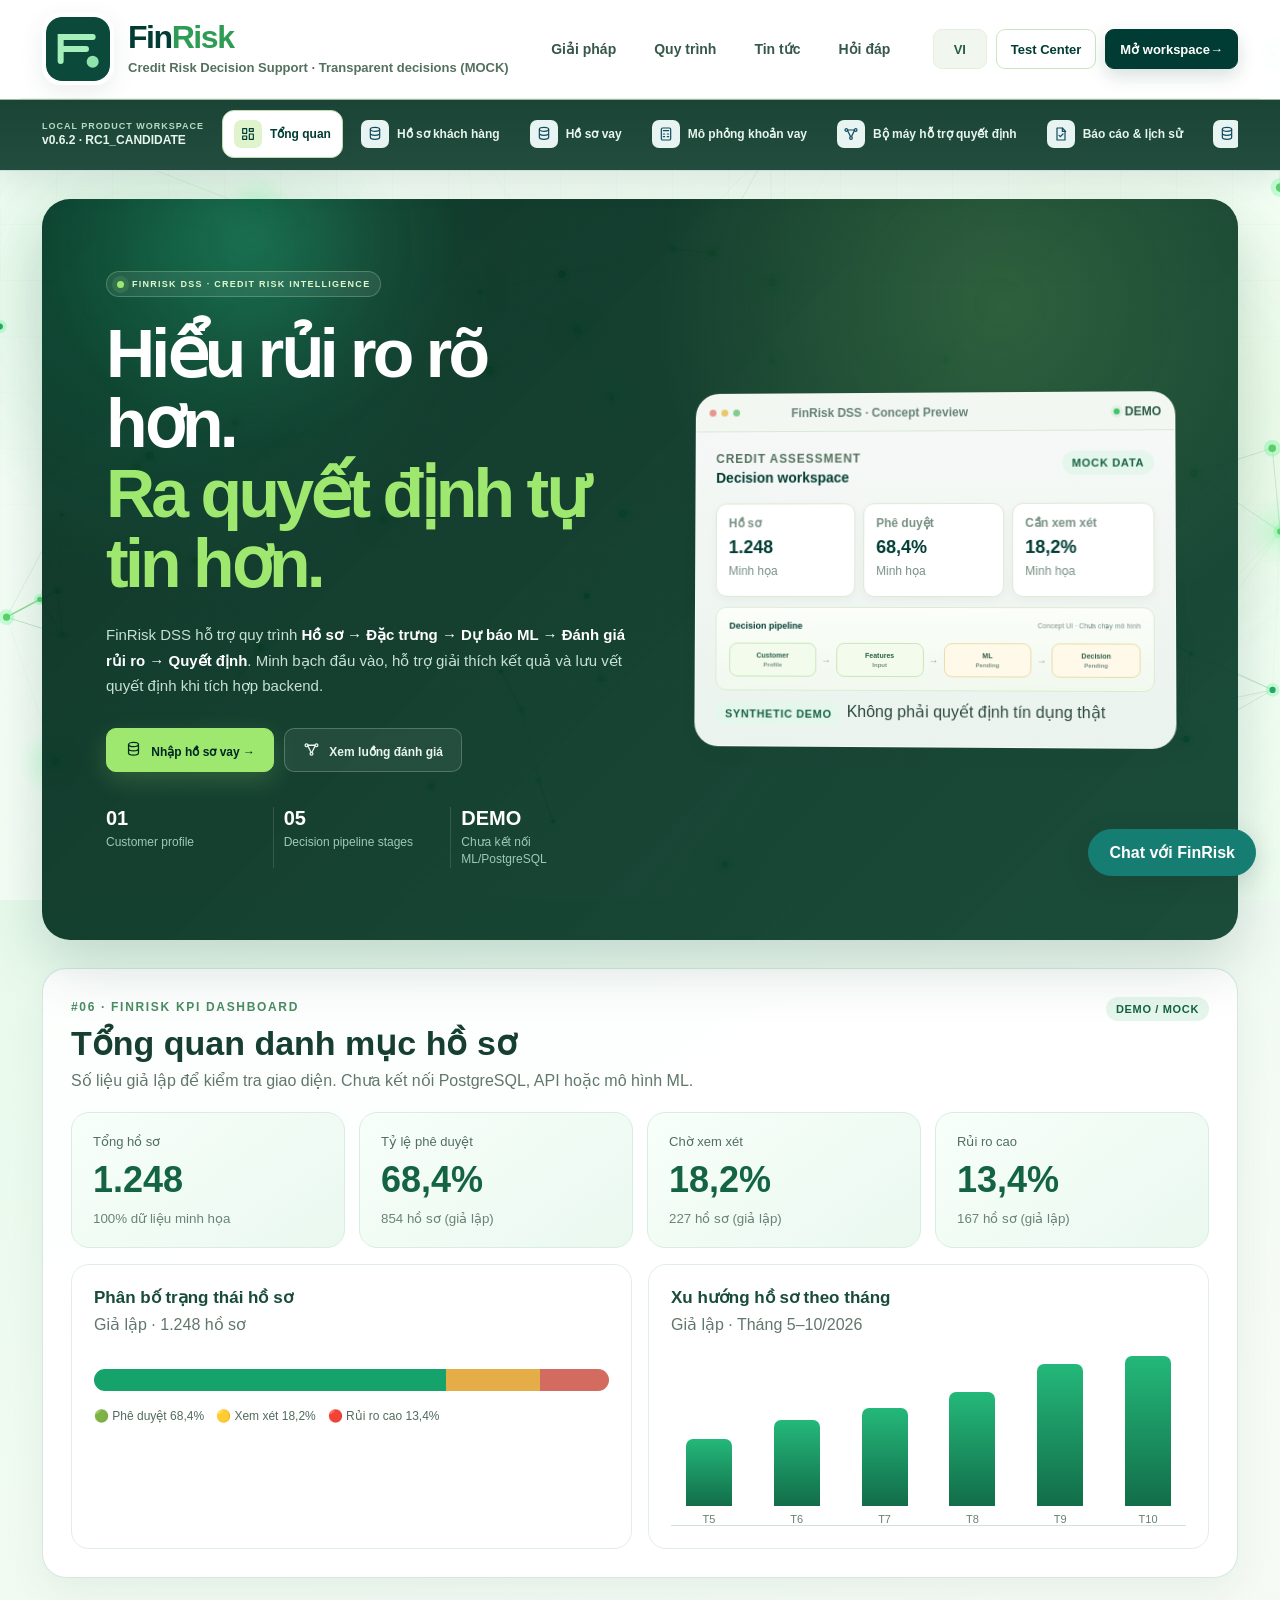
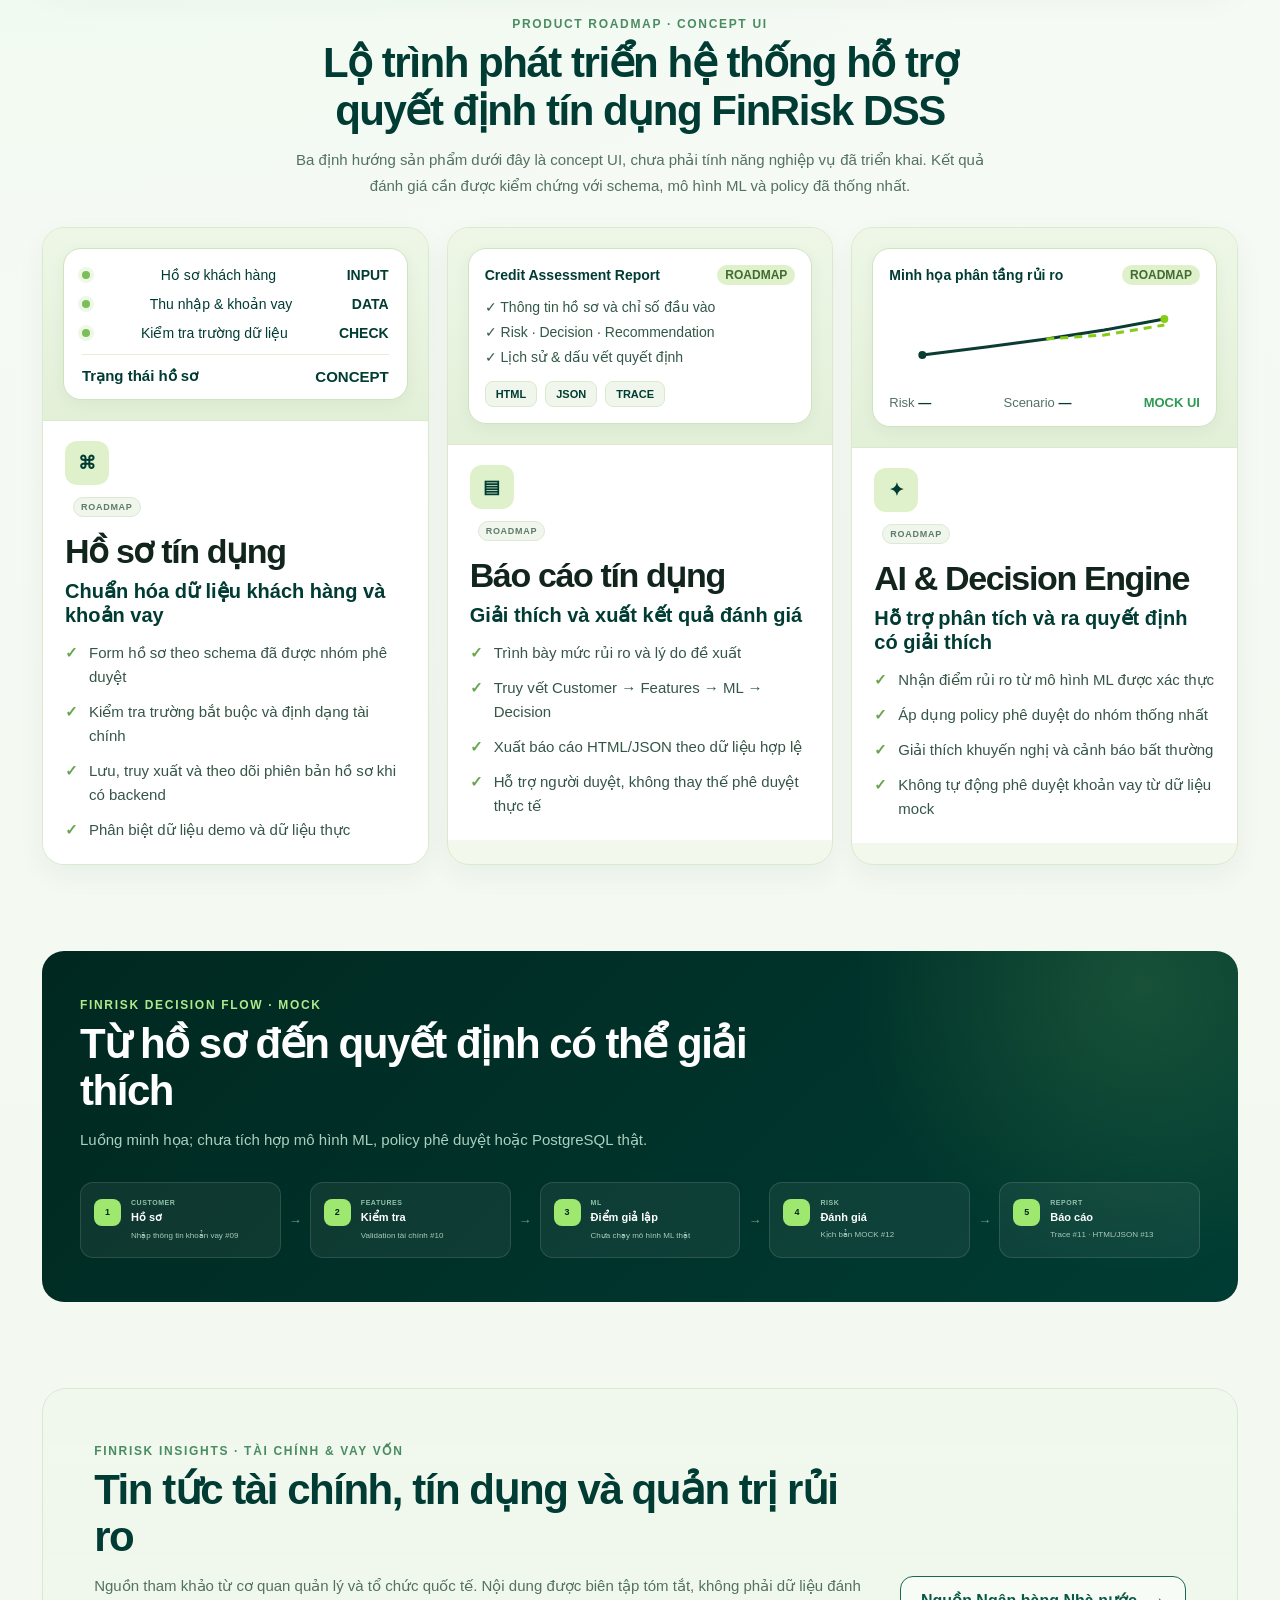
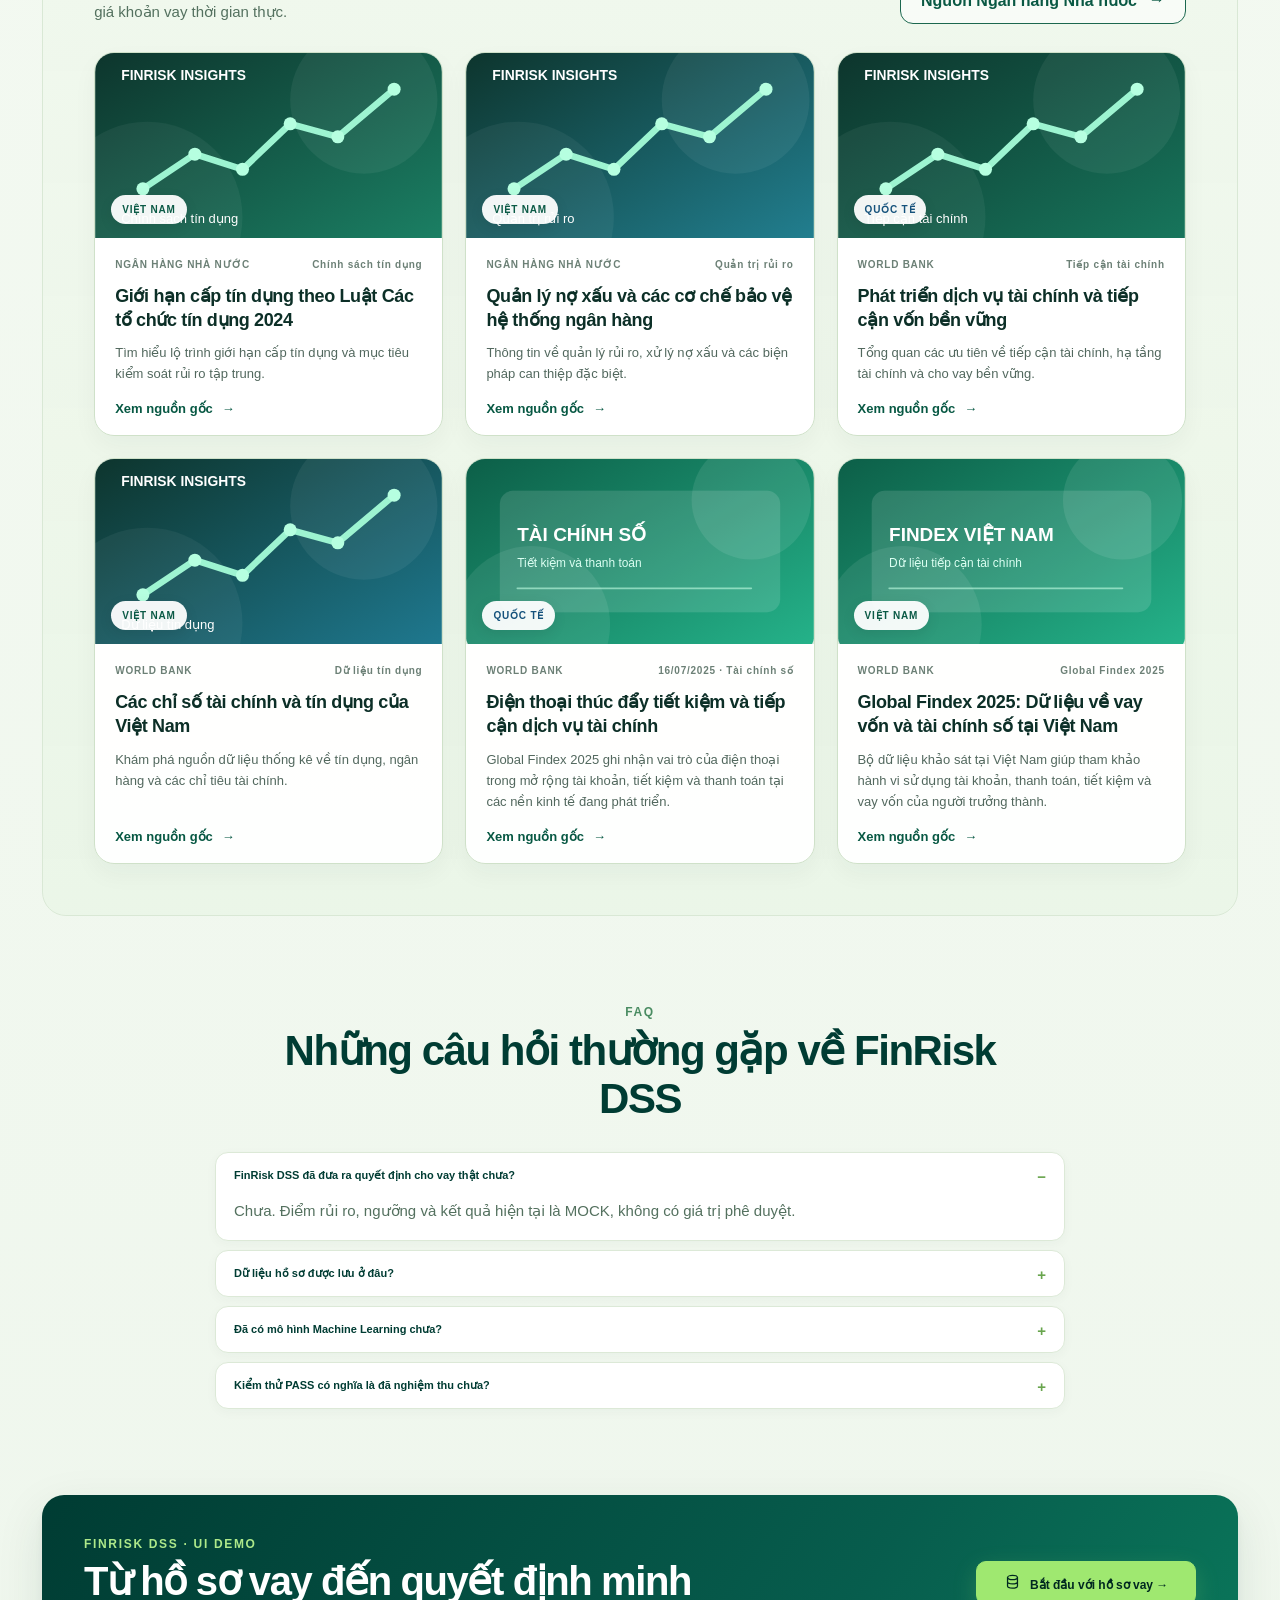
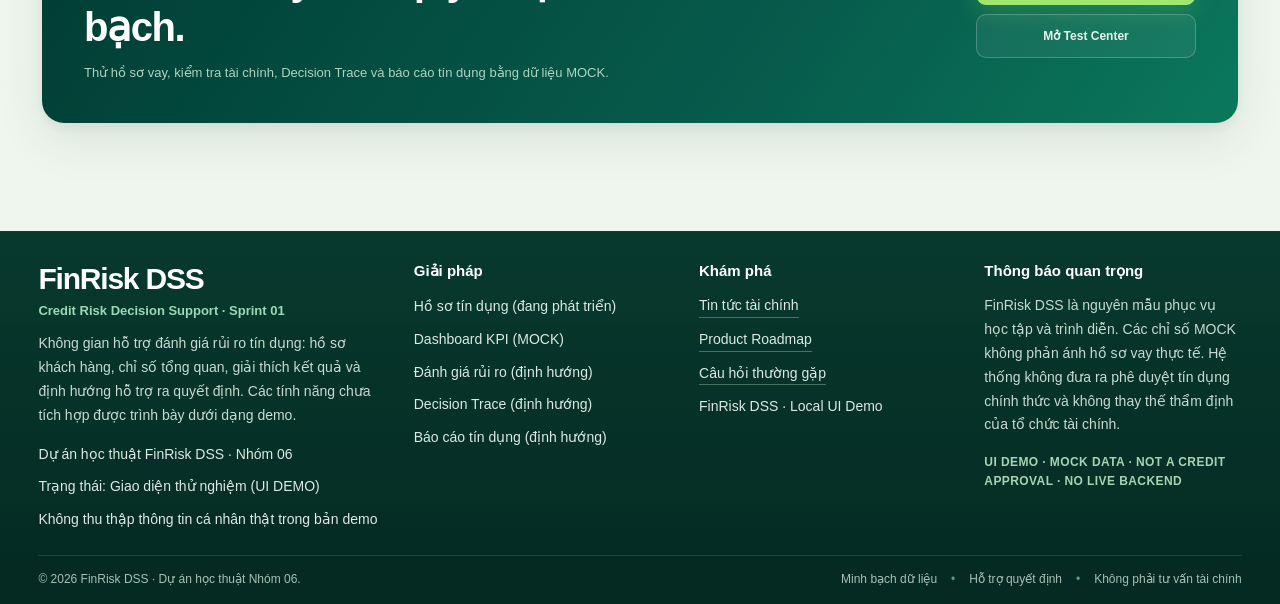
==== commit 57042445: "Them chatbox FinRisk Co-authored-by: Copilot <223556219+Copilot@users.noreply.github.com>" ====
--- a/FINRISK-DSS--main--final/app/index.html
+++ b/FINRISK-DSS--main--final/app/index.html
@@ -6,6 +6,7 @@
   <meta name="color-scheme" content="light" />
   <title>FinRisk DSS – Credit Risk Decision Support</title>
   <link rel="stylesheet" href="assets/styles.css" />
+  <link rel="stylesheet" href="assets/finrisk-chat.css" />
 </head>
 <body>
   <div class="ambient-graph" aria-hidden="true">
@@ -152,5 +153,6 @@
   <script src="src/finrisk-integration-mock.js"></script>
   <script src="src/app.js"></script>
   <script src="src/i18n.js"></script>
+  <script src="src/finrisk-chat.js"></script>
 </body>
 </html>
--- a/FINRISK-DSS--main--final/app/assets/finrisk-chat.css
+++ b/FINRISK-DSS--main--final/app/assets/finrisk-chat.css
@@ -0,0 +1,32 @@
+/* Scoped to #fr-chat; existing layout and global stylesheet are not replaced. */
+#fr-chat{--chat-accent:#167d73;--chat-ink:#183a36;font-family:inherit;color:var(--chat-ink);position:fixed;right:24px;bottom:24px;z-index:900}
+#fr-chat *{box-sizing:border-box}
+#fr-chat button,#fr-chat input,#fr-chat textarea{font:inherit}
+#fr-chat button{cursor:pointer;border:1px solid #cbded9;border-radius:10px;padding:9px 12px;background:#fff;color:var(--chat-ink)}
+#fr-chat button:focus-visible,#fr-chat input:focus-visible,#fr-chat textarea:focus-visible{outline:3px solid #70c5b7;outline-offset:2px}
+#fr-chat .fr-chat-toggle,#fr-chat .fr-chat-send{background:var(--chat-accent);color:#fff;border-color:var(--chat-accent)}
+#fr-chat .fr-chat-toggle{box-shadow:0 6px 24px #183a3629;border-radius:999px;padding:13px 20px;font-weight:650}
+#fr-chat .fr-chat-panel{position:absolute;bottom:60px;right:0;width:400px;max-width:calc(100vw - 32px);height:620px;max-height:calc(100dvh - 120px);display:flex;flex-direction:column;border:1px solid #cbded9;border-radius:18px;background:#fff;box-shadow:0 15px 55px #183a3626;overflow:hidden}
+#fr-chat .fr-chat-panel[hidden]{display:none}
+#fr-chat .fr-chat-header{display:flex;gap:8px;align-items:center;padding:14px;background:#edf7f4;border-bottom:1px solid #dcece7;flex-shrink:0}
+#fr-chat .fr-chat-header strong{flex:1;font-size:16px}
+#fr-chat .fr-chat-header button{font-size:12px;padding:7px}
+#fr-chat .fr-chat-close{font-size:20px!important;line-height:1}
+#fr-chat .fr-chat-notice{font-size:11px;line-height:1.5;margin:10px 14px 3px;color:#526b65}
+#fr-chat .fr-chat-status{font-size:11px;line-height:1.4;margin:4px 14px 8px;color:#526b65}
+#fr-chat .fr-chat-log{overflow:auto;flex:1;min-height:75px;padding:8px 14px;overscroll-behavior:contain}
+#fr-chat .fr-chat-welcome{font-size:13px;color:#526b65;line-height:1.6}
+#fr-chat .fr-chat-message{padding:10px 12px;border-radius:12px;background:#f2f7f5;margin:8px 0;overflow-wrap:anywhere;font-size:13px}
+#fr-chat .fr-chat-message p{margin:0;white-space:pre-wrap;line-height:1.6}
+#fr-chat .fr-chat-user{margin-left:28px;background:#e0f1ec}
+#fr-chat .fr-chat-error{border:1px solid #ebc9ba;background:#fff4ef;color:#85442a}
+#fr-chat .fr-chat-message small{display:block;font-size:10px;margin-top:8px;color:#526b65}
+#fr-chat details{border-top:1px solid #cbded9;margin-top:9px;padding-top:7px;font-size:11px}
+#fr-chat summary{cursor:pointer;font-weight:600;margin-bottom:5px}
+#fr-chat .fr-chat-form{display:grid;gap:5px;border-top:1px solid #dcece7;padding:12px 14px;background:#fff}
+#fr-chat label{font-size:12px;font-weight:600}
+#fr-chat input,#fr-chat textarea{width:100%;border:1px solid #cbded9;border-radius:8px;padding:8px 10px;background:white;color:var(--chat-ink);font-size:13px}
+#fr-chat textarea{resize:vertical;min-height:52px;max-height:100px}
+#fr-chat .fr-chat-send{margin-top:3px;font-weight:600}
+#fr-chat button:disabled{opacity:.6;cursor:wait}
+@media(max-width:480px){#fr-chat{right:12px;bottom:12px}#fr-chat .fr-chat-panel{bottom:54px;width:calc(100vw - 24px);max-width:none;max-height:calc(100dvh - 90px)}#fr-chat .fr-chat-toggle{padding:11px 15px}}
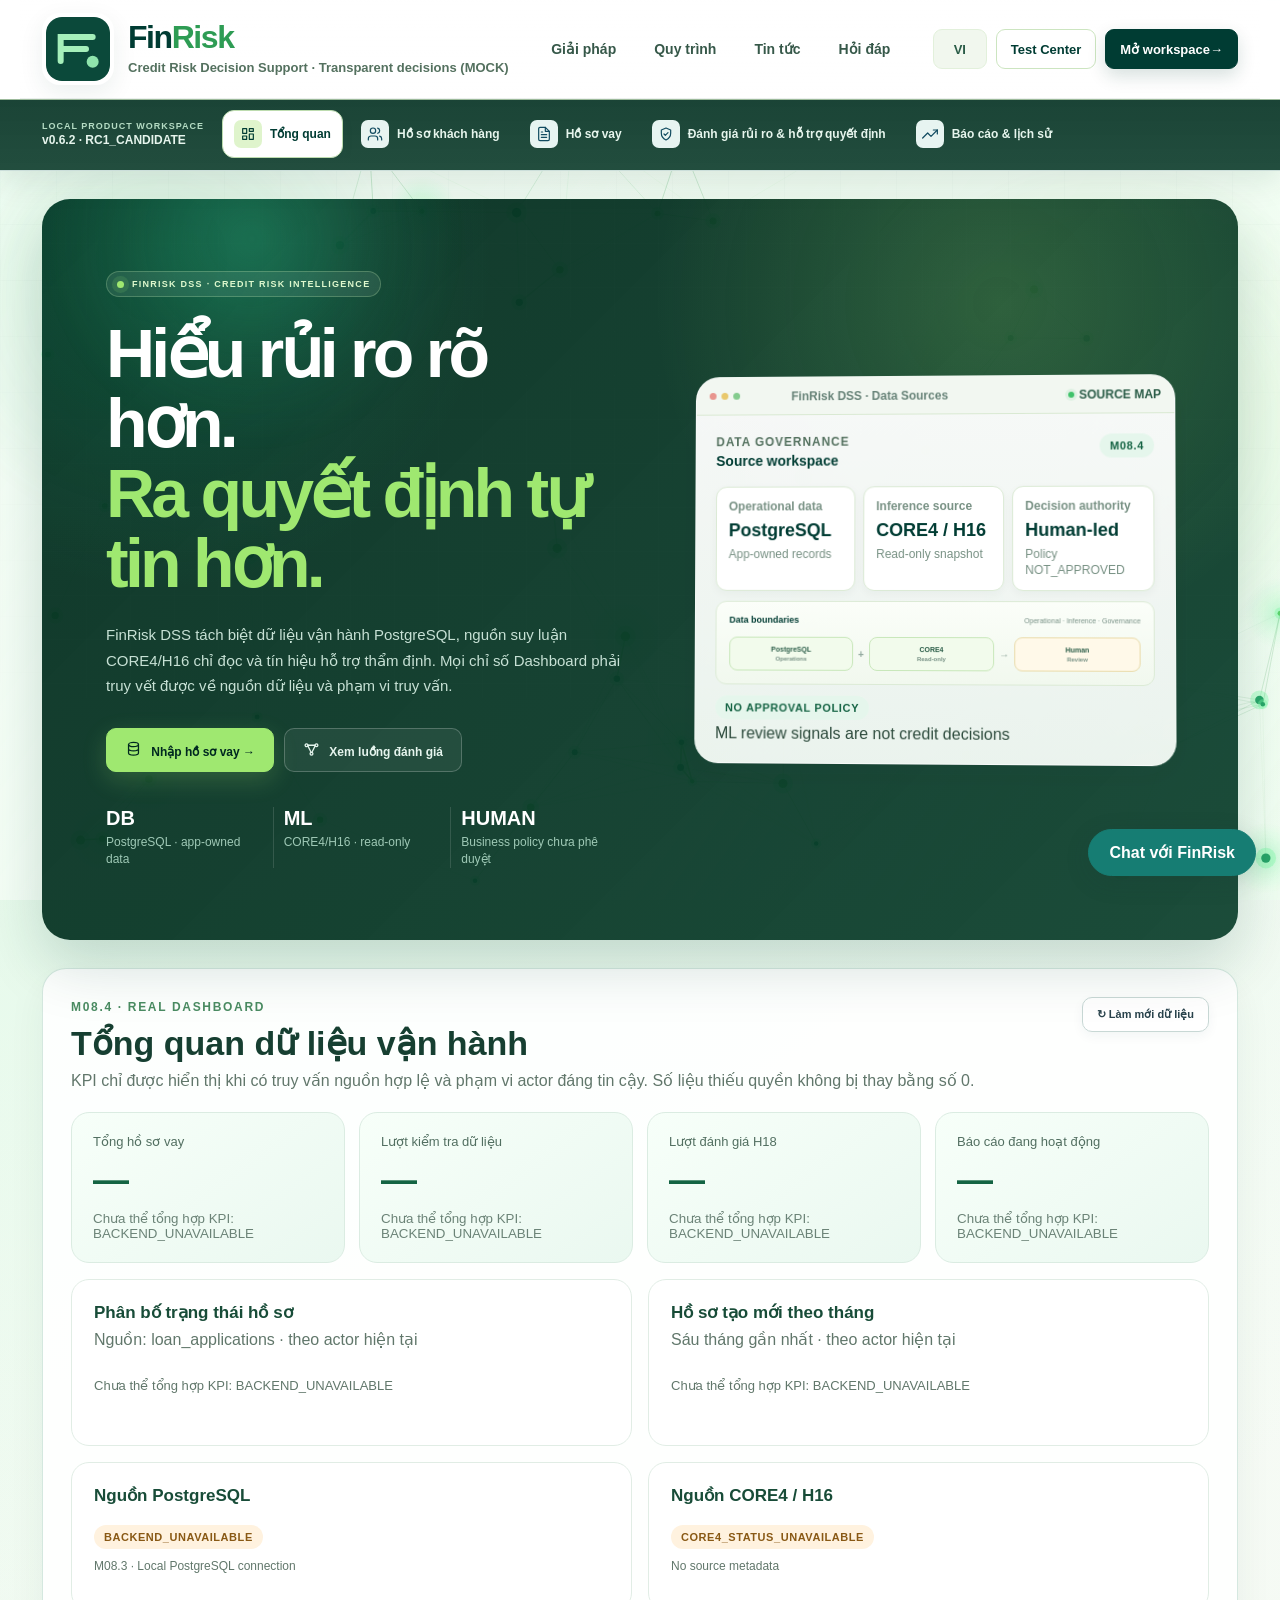
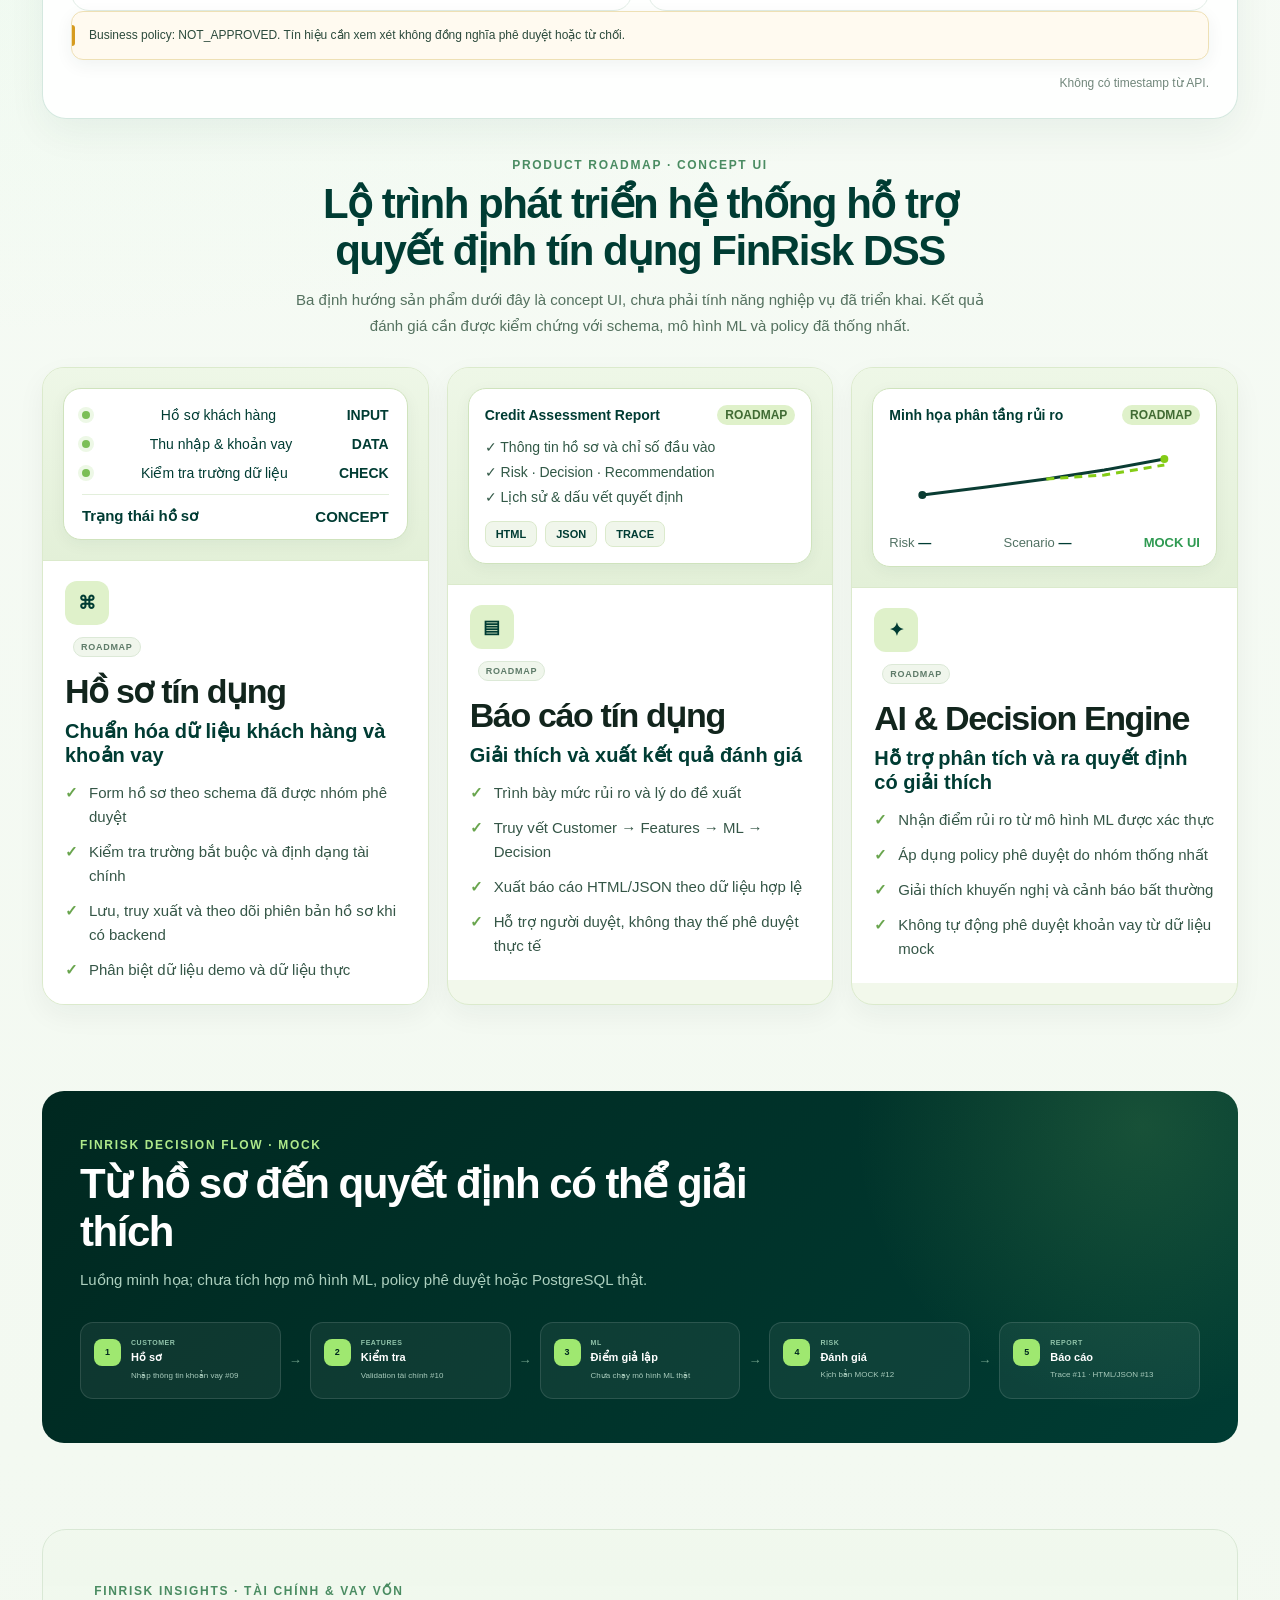
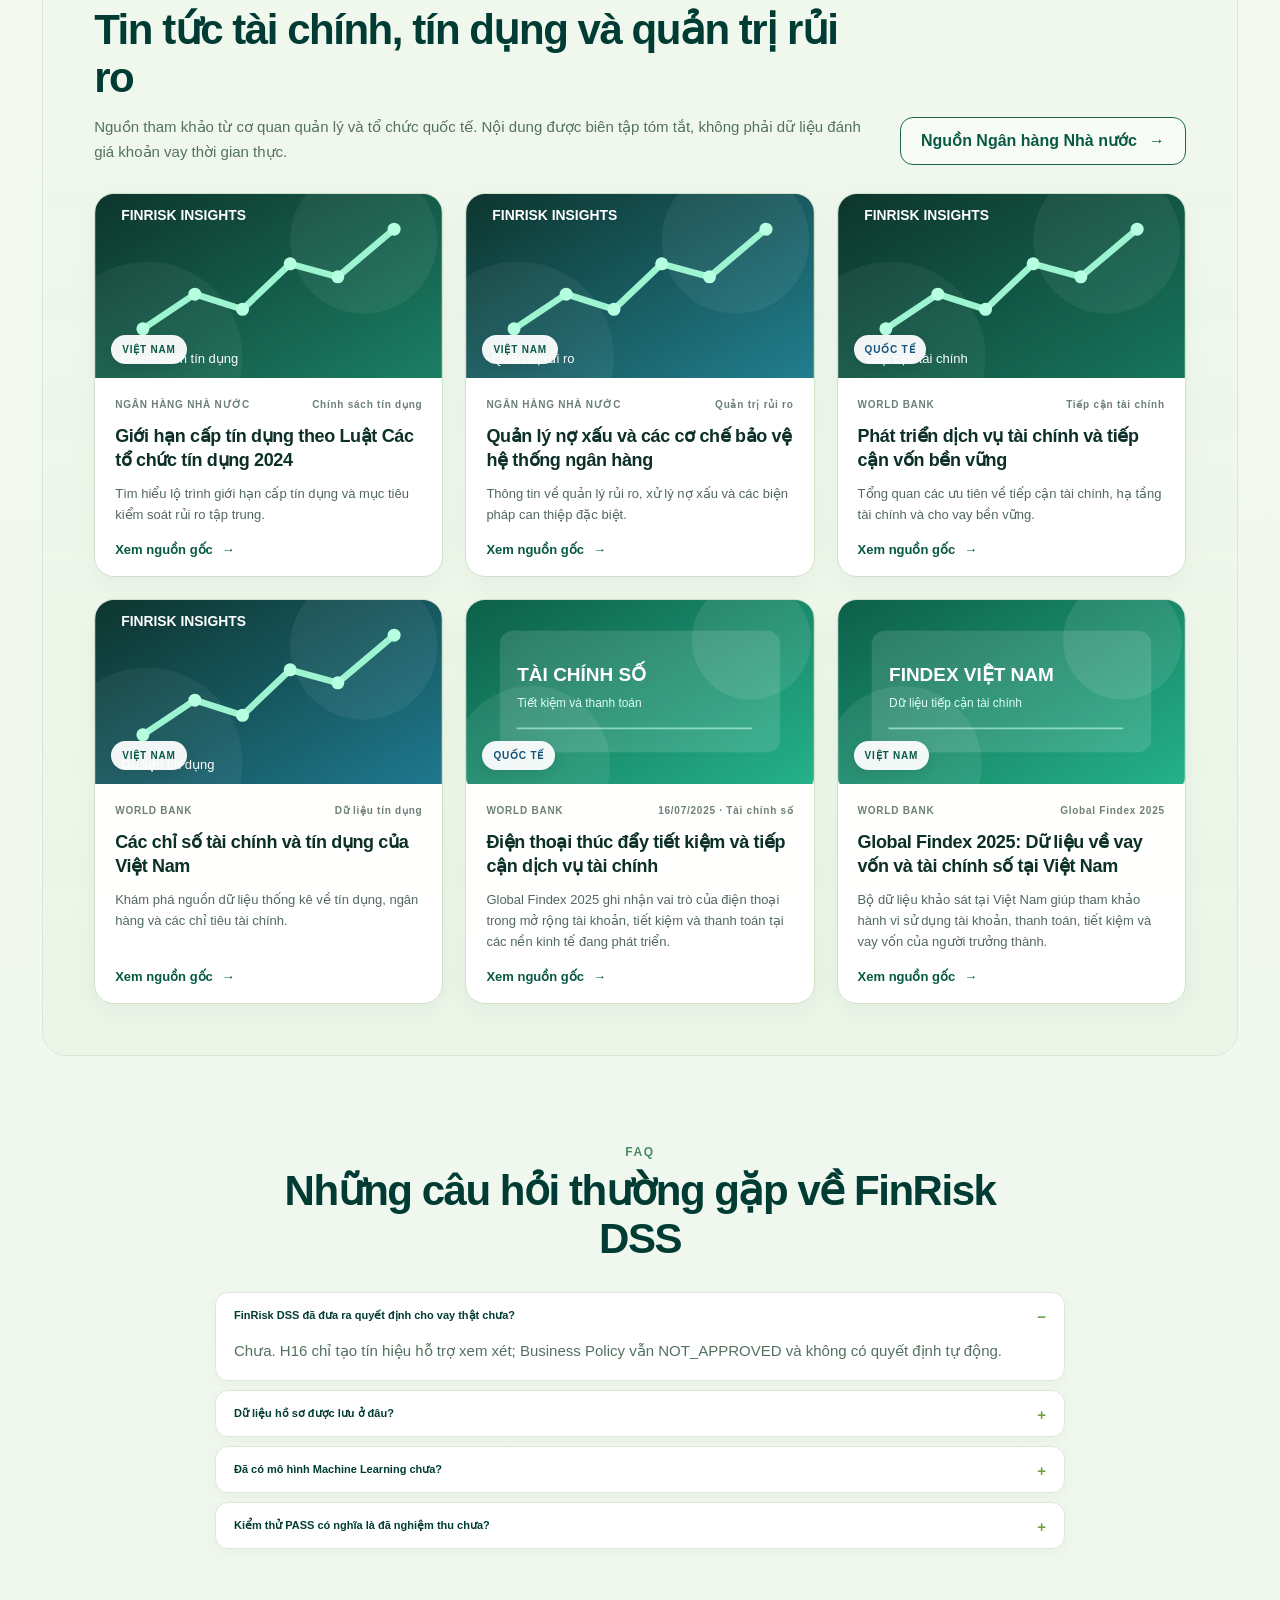
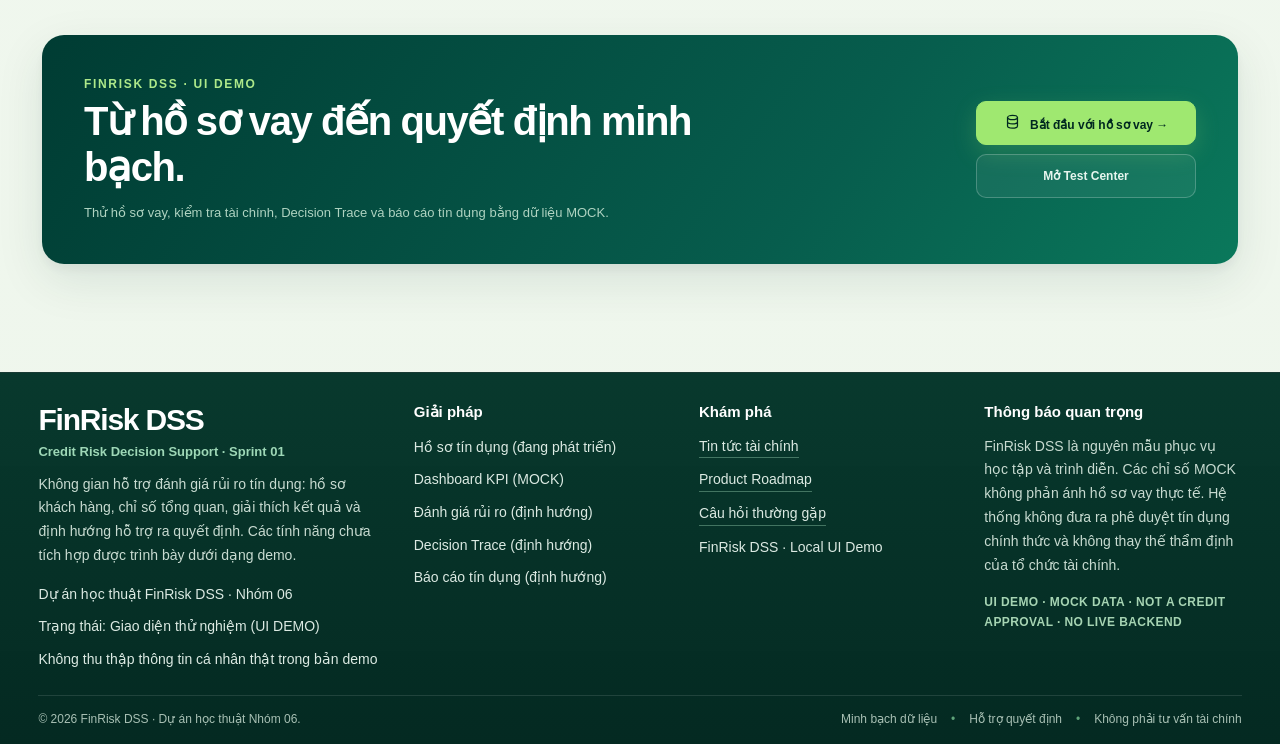
==== commit 695a6c65: "Hoan thien giao dien 5 phan he DSS, ket noi PostgreSQL 5432 va 116/116 test PASS" ====
--- a/FINRISK-DSS--main--final/app/index.html
+++ b/FINRISK-DSS--main--final/app/index.html
@@ -128,19 +128,6 @@
       </div>
     </div>
   </footer>
-
-  <script src="src/demo-data.js"></script>
-  <script src="src/validation-rules.js"></script>
-  <script src="src/validation-engine.js"></script>
-  <script src="src/graph-model.js"></script>
-  <script src="src/graph-engine.js"></script>
-  <script src="src/release-engine.js"></script>
-  <script src="src/report-engine.js"></script>
-  <script src="src/e2e-engine.js"></script>
-  <script src="src/acceptance-catalog.js"></script>
-  <script src="src/acceptance-engine.js"></script>
-  <script src="src/persistence.js"></script>
-  <script src="src/state.js"></script>
   <script src="src/ambient-graph.js"></script>
   <script src="src/finrisk-loan.js"></script>
   <script src="src/finrisk-simulation.js"></script>
--- a/FINRISK-DSS--main--final/app/assets/styles.css
+++ b/FINRISK-DSS--main--final/app/assets/styles.css
@@ -771,7 +771,7 @@
 /* =========================================================
    UI REFRESH 02 — ECO/ENTERPRISE LANDING + PRODUCT WORKSPACE
    Design inspiration: high-level SaaS patterns only.
-   CarbonGraph keeps its own data/evidence/steel identity.
+   FinRisk DSS keeps its own data/evidence/steel identity.
    ========================================================= */
 
 :root {
@@ -3612,3 +3612,81 @@
 @media(max-width:1100px){.w06-summary-grid,.w06-result-kpis{grid-template-columns:repeat(2,minmax(0,1fr));}.w06-guardrail-grid{grid-template-columns:repeat(2,minmax(0,1fr));}.w06-history-item{grid-template-columns:minmax(0,1fr) minmax(130px,.5fr);}.w06-history-actions{grid-column:1/-1;justify-content:flex-start;}}
 @media(max-width:720px){.w06-profile-groups{grid-template-columns:1fr;}.w06-metadata-grid{grid-template-columns:repeat(2,minmax(0,1fr));}.w06-fields-grid{grid-template-columns:repeat(2,minmax(0,1fr));}.w06-report-head{flex-direction:column;}.w06-history-item{grid-template-columns:1fr;}.w06-history-status{grid-template-columns:1fr auto;align-items:center;}.w06-history-status>small{grid-column:1/-1;}.w06-history-actions{grid-column:auto;}}
 @media(max-width:560px){.finrisk-w06-screen{gap:14px;}.w06-generator-form{grid-template-columns:1fr;padding:16px 16px 12px;}.w06-generator-form .field{width:100%;}.w06-generator-form .btn{width:100%;}.w06-history-heading{align-items:flex-start;flex-direction:column;}.w06-history-heading .btn{width:100%;}.w06-history-filter{grid-template-columns:1fr;padding:0 16px 14px;}.w06-history-item{padding:12px;}.w06-report-card{padding:14px;}.w06-result-kpis,.w06-summary-grid{grid-template-columns:repeat(2,minmax(0,1fr));}.w06-metadata-grid{grid-template-columns:1fr;}.w06-fields-grid{grid-template-columns:1fr;}.w06-field-row>strong{max-width:125px;}.w06-report-actions{display:grid;grid-template-columns:1fr;}.w06-report-actions .btn{width:100%;}.w06-trace-item{grid-template-columns:28px minmax(0,1fr);}.w06-trace-item>b{grid-column:2;justify-self:start;}.w06-trace-item code{grid-column:2;}.w06-guardrail-grid{grid-template-columns:1fr;}.w06-notice{font-size:11px;}}
+
+/* M08.4 real dashboard: honest unavailable states and traceable source status. */
+.fr-dashboard-chart-state{min-height:74px;display:flex;align-items:center;color:#61776b;font-size:13px;line-height:1.55;padding:14px 0}.fr-source-state{padding:12px 0}.fr-source-status{display:flex;flex-direction:column;gap:8px}.fr-source-status strong{display:inline-flex;align-self:flex-start;padding:6px 10px;border-radius:999px;font-size:11px;letter-spacing:.05em;background:#fff2df;color:#895915}.fr-source-status.is-ready strong{background:#e3f5eb;color:#126343}.fr-source-status span{color:#61776b;font-size:12px;line-height:1.55;overflow-wrap:anywhere}.fr-dashboard-updated{margin:14px 0 0;color:#71877b;font-size:12px;text-align:right}.fr-legacy-mock-panel>summary{cursor:pointer;color:#7c5c22}.fr-legacy-mock-panel[open]>summary{margin-bottom:14px}.fr-legacy-mock-panel p{color:#71877b;font-size:13px;line-height:1.6}.fr-source-grid{margin-top:16px}
+
+.fr-data-management .screen-summary-card>strong{font-size:clamp(12px,1.2vw,18px);overflow-wrap:anywhere;letter-spacing:0}.fr-data-management .screen-summary-card{min-width:0}.fr-data-management .finrisk-status-grid>div{min-width:0}.fr-data-management .finrisk-status-grid span{overflow-wrap:anywhere}
+
+
+/* M08.6 Consolidated Workspace Sub-navigation Bar */
+.workspace-subnav {
+  display: flex;
+  flex-wrap: wrap;
+  gap: 0.65rem;
+  margin-bottom: 1.25rem;
+  padding: 0.6rem;
+  border-radius: 14px;
+  background: rgba(15, 41, 30, 0.045);
+  border: 1px solid rgba(20, 83, 45, 0.14);
+}
+.workspace-subnav-btn {
+  display: inline-flex;
+  align-items: center;
+  gap: 0.6rem;
+  padding: 0.55rem 0.9rem;
+  border-radius: 10px;
+  border: 1px solid transparent;
+  background: rgba(255, 255, 255, 0.72);
+  color: inherit;
+  cursor: pointer;
+  text-align: left;
+  transition: background 0.16s ease, border-color 0.16s ease, box-shadow 0.16s ease;
+}
+.workspace-subnav-btn:hover {
+  background: #ffffff;
+  border-color: rgba(22, 101, 52, 0.28);
+}
+.workspace-subnav-btn.active {
+  background: #ffffff;
+  border-color: #166534;
+  box-shadow: 0 2px 8px rgba(22, 101, 52, 0.12);
+}
+.workspace-subnav-btn .subnav-copy {
+  display: flex;
+  flex-direction: column;
+  line-height: 1.25;
+}
+.workspace-subnav-btn .subnav-copy strong {
+  font-size: 0.88rem;
+  font-weight: 600;
+}
+.workspace-subnav-btn .subnav-copy small {
+  font-size: 0.75rem;
+  opacity: 0.78;
+}
+
+/* Hide internal QA/Admin tab from primary 5-tab business navigation bar */
+#nav button[data-screen="acceptance"] {
+  display: none !important;
+}
+.fr-admin-quick-btn {
+  display: inline-flex;
+  align-items: center;
+  gap: 6px;
+  cursor: pointer;
+  border: 1px solid rgba(16, 185, 129, 0.35);
+  background: rgba(255, 255, 255, 0.92);
+  color: #0f3d2e;
+  font-weight: 600;
+  font-size: 0.78rem;
+  padding: 6px 12px;
+  border-radius: 999px;
+  transition: all 0.18s ease;
+}
+.fr-admin-quick-btn:hover,
+.fr-admin-quick-btn.is-active {
+  background: #0f3d2e;
+  color: #ffffff;
+  border-color: #0f3d2e;
+}
